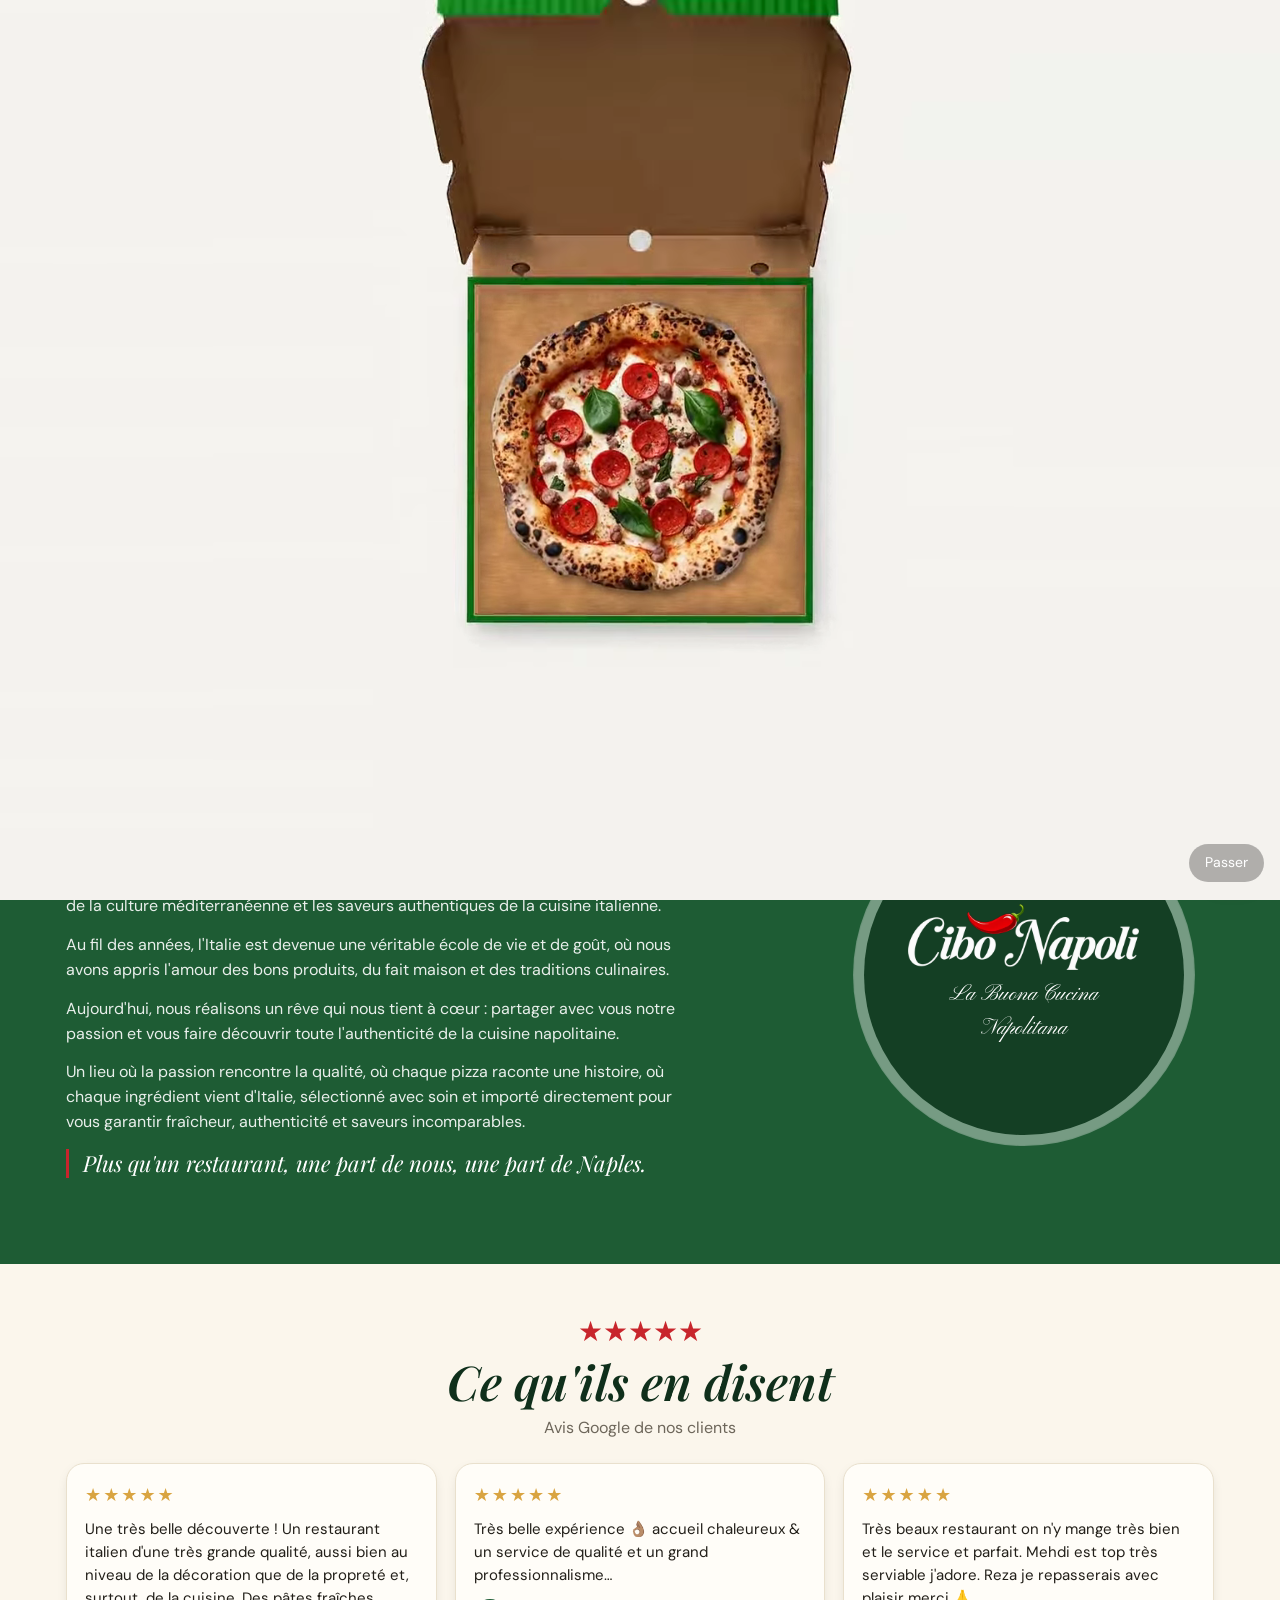
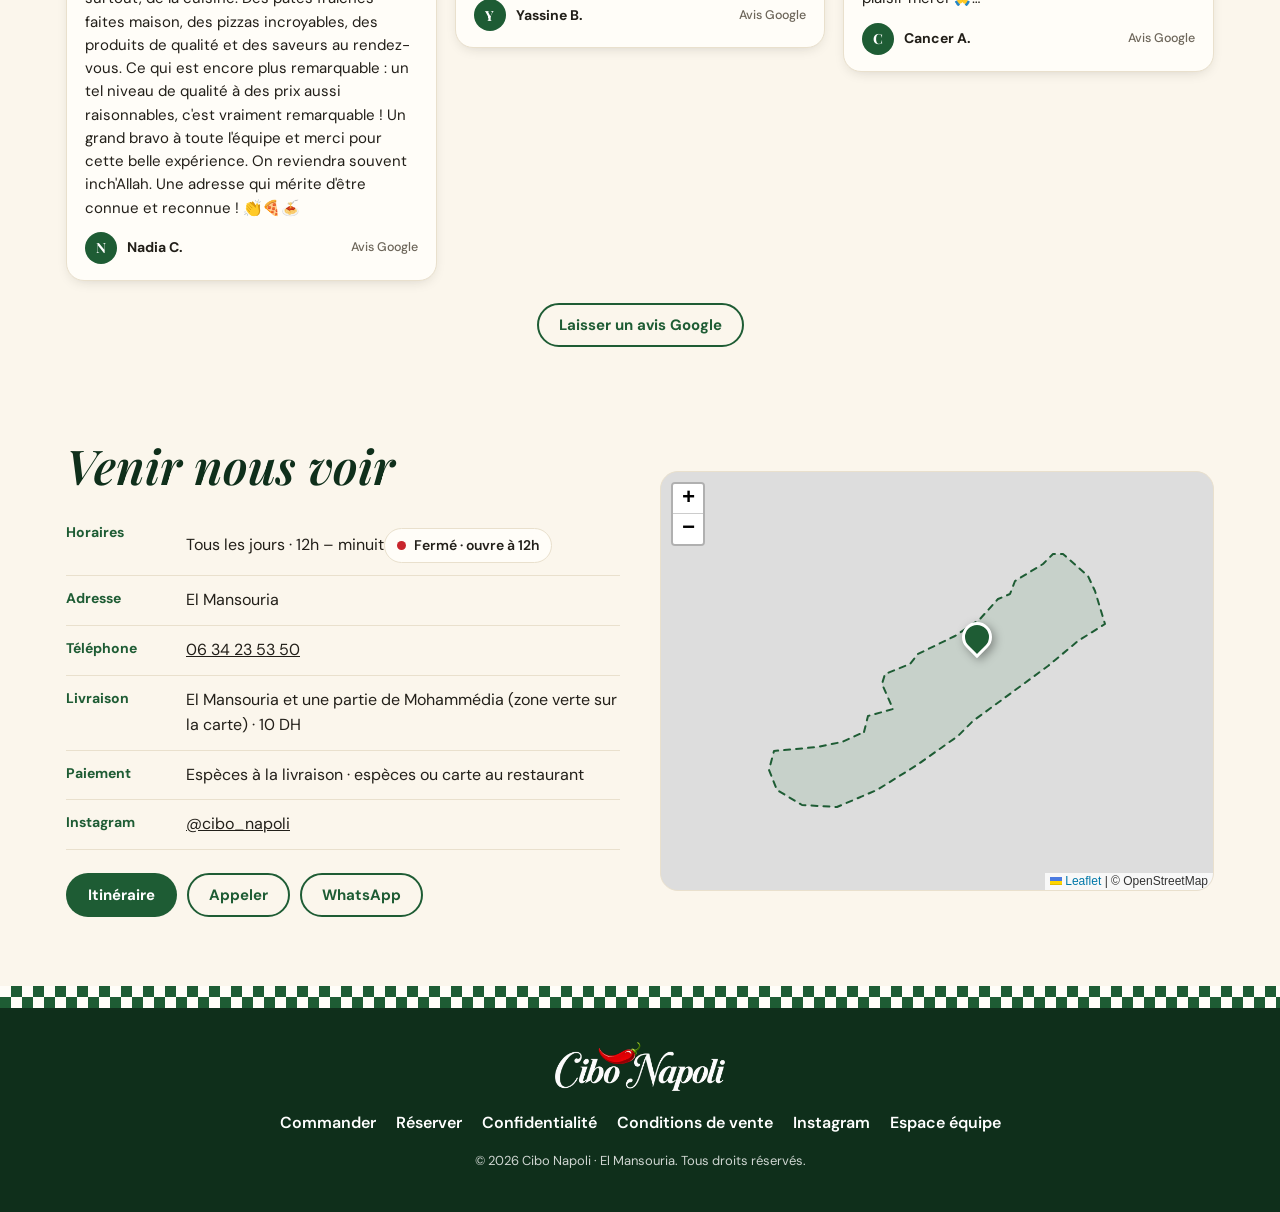
==== index.html @ 6994fab8 "Intro: the pizza box film, then the logo glides into the header The home page now opens on a 4 s fil" ====
<!doctype html>
<html lang="fr" dir="ltr" class="intro-on">
<head>
  <meta charset="utf-8">
  <meta name="viewport" content="width=device-width, initial-scale=1, viewport-fit=cover">
  <title>Cibo Napoli · Pizzeria napolitaine à El Mansouria · Pizzas, pâtes fraîches, livraison</title>
  <meta name="description" content="Cibo Napoli, la bonne cuisine napolitaine à El Mansouria : pizzas napolitaines, pâtes fraîches, ravioli, lasagne et desserts. Ouvert tous les jours de 12h à minuit, à emporter, en livraison ou sur place (réservation en ligne).">
  <link rel="canonical" href="https://cibo-napoli.vercel.app/">
  <link rel="alternate" hreflang="fr" href="https://cibo-napoli.vercel.app/">
  <link rel="alternate" hreflang="en" href="https://cibo-napoli.vercel.app/?lang=en">
  <link rel="alternate" hreflang="x-default" href="https://cibo-napoli.vercel.app/">
  <meta name="theme-color" content="#1e5c34">
  <!-- dark mode before the first paint: the saved choice, or the phone's setting the first time -->
  <script>try{var cnT=localStorage.getItem("cibo.theme");cnT=cnT?JSON.parse(cnT):(window.matchMedia&&matchMedia("(prefers-color-scheme: dark)").matches?"dark":"light");document.documentElement.setAttribute("data-theme",cnT)}catch(e){}</script>

  <meta property="og:type" content="restaurant">
  <meta property="og:site_name" content="Cibo Napoli">
  <meta property="og:title" content="Cibo Napoli · Pizzeria napolitaine à El Mansouria · Pizzas, pâtes fraîches, livraison">
  <meta property="og:description" content="Cibo Napoli, la bonne cuisine napolitaine à El Mansouria : pizzas napolitaines, pâtes fraîches, ravioli, lasagne et desserts. Ouvert tous les jours de 12h à minuit, à emporter, en livraison ou sur place (réservation en ligne).">
  <meta property="og:url" content="https://cibo-napoli.vercel.app/">
  <meta property="og:image" content="https://cibo-napoli.vercel.app/assets/share.jpg">
  <meta property="og:image:width" content="1200">
  <meta property="og:image:height" content="630">
  <meta property="og:locale" content="fr_MA">
  <meta property="og:locale:alternate" content="en_GB">
  <meta name="twitter:card" content="summary_large_image">

  <link rel="icon" href="/favicon.ico" sizes="48x48">
  <link rel="icon" href="/assets/icons/icon-192.png" type="image/png" sizes="192x192">
  <link rel="apple-touch-icon" href="/assets/icons/apple-touch-icon.png">
  <link rel="manifest" href="/site.webmanifest">
  <meta name="mobile-web-app-capable" content="yes">
  <meta name="apple-mobile-web-app-capable" content="yes">
  <meta name="apple-mobile-web-app-title" content="Cibo Napoli">
  <meta name="apple-mobile-web-app-status-bar-style" content="black-translucent">

  <link rel="preload" href="/assets/fonts/playfair-display-italic-latin.woff2" as="font" type="font/woff2" crossorigin>
  <link rel="preload" href="/assets/fonts/dm-sans-latin.woff2" as="font" type="font/woff2" crossorigin>
  <link rel="preload" as="image" href="/assets/brand/logo-white.webp" fetchpriority="high">
  <link rel="preload" as="image" href="/assets/hero/pizza-peperoni-400.webp" media="(max-width: 899px)">
  <link rel="preload" as="image" href="/assets/hero/pizza-peperoni.webp" media="(min-width: 900px)">
  <link rel="stylesheet" href="/css/style.css?v=3">
  <noscript><style>.intro{display:none}</style></noscript>

  <!-- SCHEMA:START (generated by tools/build-seo.js from js/config.js and js/menu-data.js; do not edit by hand) -->
  <script type="application/ld+json">
  {
    "@context": "https://schema.org",
    "@graph": [
      {
        "@type": "Restaurant",
        "@id": "https://cibo-napoli.vercel.app/#restaurant",
        "name": "Cibo Napoli",
        "url": "https://cibo-napoli.vercel.app/",
        "logo": "https://cibo-napoli.vercel.app/assets/brand/logo-green-1200.png",
        "image": "https://cibo-napoli.vercel.app/assets/share.jpg",
        "telephone": "+212634235350",
        "servesCuisine": [
          "Italienne",
          "Pizza napolitaine",
          "Pâtes fraîches"
        ],
        "priceRange": "25 – 95 DH",
        "currenciesAccepted": "MAD",
        "paymentAccepted": "Espèces, carte bancaire (au restaurant)",
        "address": {
          "@type": "PostalAddress",
          "addressLocality": "El Mansouria",
          "addressCountry": "MA"
        },
        "geo": {
          "@type": "GeoCoordinates",
          "latitude": 33.7372332,
          "longitude": -7.3142341
        },
        "hasMap": "https://maps.app.goo.gl/SZC2hhTLup2dU2f38",
        "sameAs": [
          "https://www.instagram.com/cibo_napoli/"
        ],
        "openingHoursSpecification": [
          {
            "@type": "OpeningHoursSpecification",
            "dayOfWeek": [
              "Monday",
              "Tuesday",
              "Wednesday",
              "Thursday",
              "Friday",
              "Saturday",
              "Sunday"
            ],
            "opens": "12:00",
            "closes": "23:59"
          }
        ],
        "hasMenu": {
          "@id": "https://cibo-napoli.vercel.app/#menu"
        },
        "acceptsReservations": "https://cibo-napoli.vercel.app/reserver/",
        "potentialAction": {
          "@type": "OrderAction",
          "target": "https://cibo-napoli.vercel.app/commander/",
          "deliveryMethod": [
            "http://purl.org/goodrelations/v1#DeliveryModeOwnFleet",
            "http://purl.org/goodrelations/v1#DeliveryModePickUp"
          ]
        }
      },
      {
        "@type": "Menu",
        "@id": "https://cibo-napoli.vercel.app/#menu",
        "url": "https://cibo-napoli.vercel.app/commander/",
        "name": "La carta",
        "inLanguage": "fr",
        "hasMenuSection": [
          {
            "@type": "MenuSection",
            "name": "Pizze",
            "hasMenuItem": [
              {
                "@type": "MenuItem",
                "name": "Bella Margarita",
                "description": "Sauce tomate, mozzarella, basilic, huile d'olive",
                "offers": {
                  "@type": "Offer",
                  "price": "45",
                  "priceCurrency": "MAD"
                }
              },
              {
                "@type": "MenuItem",
                "name": "Al Pollo",
                "description": "Sauce tomate, mozzarella fior di latte, poulet grillé, champignons, basilic",
                "offers": {
                  "@type": "Offer",
                  "price": "55",
                  "priceCurrency": "MAD"
                }
              },
              {
                "@type": "MenuItem",
                "name": "Peperoni",
                "description": "Sauce tomate, mozzarella, pepperoni, basilic, huile d'olive, parmesan di Valgrana",
                "offers": {
                  "@type": "Offer",
                  "price": "55",
                  "priceCurrency": "MAD"
                }
              },
              {
                "@type": "MenuItem",
                "name": "Tonno e Cipollando",
                "description": "Sauce tomate, mozzarella latte, thon, oignon, basilic",
                "offers": {
                  "@type": "Offer",
                  "price": "55",
                  "priceCurrency": "MAD"
                }
              },
              {
                "@type": "MenuItem",
                "name": "Capricciosa",
                "description": "Crème parmesan, jambon, stracciatella, champignons, mozzarella, roquette, parmesan",
                "offers": {
                  "@type": "Offer",
                  "price": "59",
                  "priceCurrency": "MAD"
                }
              },
              {
                "@type": "MenuItem",
                "name": "Funghi",
                "description": "Crème parmesan, mozzarella fior di latte, champignons, huile de truffe, parmesan di Valgrana",
                "offers": {
                  "@type": "Offer",
                  "price": "59",
                  "priceCurrency": "MAD"
                }
              },
              {
                "@type": "MenuItem",
                "name": "Maradona",
                "description": "Crème de courgette, mozzarella fior di latte, fromage de chèvre, oignon rouge caramélisé, noix grillées, huile d'olive extra vierge",
                "offers": {
                  "@type": "Offer",
                  "price": "60",
                  "priceCurrency": "MAD"
                }
              },
              {
                "@type": "MenuItem",
                "name": "Verdura",
                "description": "Crème de courgette, mozzarella fior di latte, courgettes, oignons, champignons, roquette, parmesan di Valgrana",
                "offers": {
                  "@type": "Offer",
                  "price": "60",
                  "priceCurrency": "MAD"
                }
              },
              {
                "@type": "MenuItem",
                "name": "Diavola",
                "description": "Sauce blanche, mozzarella fior di latte, poulet grillé, dinde fumée, champignons, roquette",
                "offers": {
                  "@type": "Offer",
                  "price": "65",
                  "priceCurrency": "MAD"
                }
              },
              {
                "@type": "MenuItem",
                "name": "Formaggi Amore",
                "description": "Crème parmesan, mozzarella, gorgonzola, chèvre, parmesan di Valgrana",
                "offers": {
                  "@type": "Offer",
                  "price": "65",
                  "priceCurrency": "MAD"
                }
              },
              {
                "@type": "MenuItem",
                "name": "Carne",
                "description": "Sauce tomate, mozzarella latte, viande hachée, champignons, basilic, oignon",
                "offers": {
                  "@type": "Offer",
                  "price": "65",
                  "priceCurrency": "MAD"
                }
              },
              {
                "@type": "MenuItem",
                "name": "Chorizo e Carne",
                "description": "Sauce tomate, mozzarella fior di latte, champignons, viande hachée, pepperoni, basilic",
                "offers": {
                  "@type": "Offer",
                  "price": "69",
                  "priceCurrency": "MAD"
                }
              },
              {
                "@type": "MenuItem",
                "name": "Napolitaine",
                "description": "Sauce tomate, anchois marinés, mozzarella, câpres, basilic, tomates cerises, parmesan di Valgrana",
                "offers": {
                  "@type": "Offer",
                  "price": "69",
                  "priceCurrency": "MAD"
                }
              },
              {
                "@type": "MenuItem",
                "name": "Equilibrio",
                "description": "Crème de courgette, mozzarella latte, gorgonzola, bresaola de bœuf, tomates confites, noix",
                "offers": {
                  "@type": "Offer",
                  "price": "75",
                  "priceCurrency": "MAD"
                }
              },
              {
                "@type": "MenuItem",
                "name": "Tonno e Stracciatella",
                "description": "Crème parmesan, mozzarella latte, thon, formaggio di Napoli, mozzarella, stracciatella",
                "offers": {
                  "@type": "Offer",
                  "price": "75",
                  "priceCurrency": "MAD"
                }
              },
              {
                "@type": "MenuItem",
                "name": "Scusami",
                "description": "Crème parmesan, mozzarella fior di latte, champignons, roquette, jambon de dinde, stracciatella, avocat, tomates confites, parmesan di Valgrana",
                "offers": {
                  "@type": "Offer",
                  "price": "75",
                  "priceCurrency": "MAD"
                }
              },
              {
                "@type": "MenuItem",
                "name": "Truffe Mafia",
                "description": "Crème de truffe, mozzarella fior di latte, champignons, roquette, tomates confites, parmesan di Valgrana",
                "offers": {
                  "@type": "Offer",
                  "price": "85",
                  "priceCurrency": "MAD"
                }
              },
              {
                "@type": "MenuItem",
                "name": "Gamberi",
                "description": "Crème de courgette, mozzarella fior di latte, champignons, gambas, roquette, sauce pesto",
                "offers": {
                  "@type": "Offer",
                  "price": "85",
                  "priceCurrency": "MAD"
                }
              },
              {
                "@type": "MenuItem",
                "name": "Marinara",
                "description": "Sauce tomate, champignons, gambas, poulpe, moules, basilic",
                "offers": {
                  "@type": "Offer",
                  "price": "85",
                  "priceCurrency": "MAD"
                }
              },
              {
                "@type": "MenuItem",
                "name": "Cibo Napoli",
                "description": "Crème au parmesan, mozzarella fior di latte, viande hachée, champignons, roquette, jambon de bœuf, stracciatella, parmesan, tomates confites, sauce pesto, huile d'olive extra vierge",
                "offers": {
                  "@type": "Offer",
                  "price": "95",
                  "priceCurrency": "MAD"
                }
              }
            ]
          },
          {
            "@type": "MenuSection",
            "name": "Pasta fresca",
            "hasMenuItem": [
              {
                "@type": "MenuItem",
                "name": "Arrabiata Fuoco",
                "description": "Tomates, piment, ail, huile d'olive, basilic frais, olives noires",
                "offers": {
                  "@type": "Offer",
                  "price": "39",
                  "priceCurrency": "MAD"
                }
              },
              {
                "@type": "MenuItem",
                "name": "Alfredo",
                "description": "Crème de parmesan, poulet, champignons, parmesan di Valgrana",
                "offers": {
                  "@type": "Offer",
                  "price": "55",
                  "priceCurrency": "MAD"
                }
              },
              {
                "@type": "MenuItem",
                "name": "Pesto alla Genovese",
                "description": "Crème pesto, huile d'olive, stracciatella, basilic",
                "offers": {
                  "@type": "Offer",
                  "price": "55",
                  "priceCurrency": "MAD"
                }
              },
              {
                "@type": "MenuItem",
                "name": "Al Tonno",
                "description": "Sauce tomate, basilic, thon, câpres, tomates cerises, parmesan di Valgrana",
                "offers": {
                  "@type": "Offer",
                  "price": "58",
                  "priceCurrency": "MAD"
                }
              },
              {
                "@type": "MenuItem",
                "name": "Bolognaise",
                "description": "Sauce bolognaise traditionnelle maison, basilic frais et copeaux de parmesan di Valgrana",
                "offers": {
                  "@type": "Offer",
                  "price": "59",
                  "priceCurrency": "MAD"
                }
              },
              {
                "@type": "MenuItem",
                "name": "Formaggi di Campagna",
                "description": "Crème de parmesan, gorgonzola, chèvre, parmigiano di Valgrana, fromage rosso",
                "offers": {
                  "@type": "Offer",
                  "price": "59",
                  "priceCurrency": "MAD"
                }
              },
              {
                "@type": "MenuItem",
                "name": "Pesto Rosso",
                "description": "Crème maison, basilic, tomates confites, noix",
                "offers": {
                  "@type": "Offer",
                  "price": "60",
                  "priceCurrency": "MAD"
                }
              },
              {
                "@type": "MenuItem",
                "name": "Truffa Mafia",
                "description": "Crème de truffe noire, champignons, copeaux de parmesan",
                "offers": {
                  "@type": "Offer",
                  "price": "70",
                  "priceCurrency": "MAD"
                }
              },
              {
                "@type": "MenuItem",
                "name": "Pesto Gambas",
                "description": "Crème de pesto, gambas, parmesan, courgettes",
                "offers": {
                  "@type": "Offer",
                  "price": "75",
                  "priceCurrency": "MAD"
                }
              }
            ]
          },
          {
            "@type": "MenuSection",
            "name": "Ravioli",
            "hasMenuItem": [
              {
                "@type": "MenuItem",
                "name": "Ravioli Pollo",
                "description": "Ricotta, poulet, parmesan crémeux di Valgrana",
                "offers": {
                  "@type": "Offer",
                  "price": "60",
                  "priceCurrency": "MAD"
                }
              },
              {
                "@type": "MenuItem",
                "name": "Ravioli Bolognaise",
                "description": "Sauce tomate, viande hachée, ricotta, parmesan di Valgrana",
                "offers": {
                  "@type": "Offer",
                  "price": "69",
                  "priceCurrency": "MAD"
                }
              },
              {
                "@type": "MenuItem",
                "name": "Ravioli al Truffo",
                "description": "Champignons de Paris, crème truffe, parmigiano di Valgrana, ricotta",
                "offers": {
                  "@type": "Offer",
                  "price": "79",
                  "priceCurrency": "MAD"
                }
              }
            ]
          },
          {
            "@type": "MenuSection",
            "name": "Lasagna",
            "hasMenuItem": [
              {
                "@type": "MenuItem",
                "name": "Lasagne Nonna",
                "description": "Misto di bolognaise, recette secrète Cibo Napoli, parmigiano di Valgrana, basilic, mozzarella",
                "offers": {
                  "@type": "Offer",
                  "price": "70",
                  "priceCurrency": "MAD"
                }
              }
            ]
          },
          {
            "@type": "MenuSection",
            "name": "Nos plats",
            "hasMenuItem": [
              {
                "@type": "MenuItem",
                "name": "Milanese Pollo",
                "description": "Escalope panée croustillante (pâtes fraîches sauce maison, frites)",
                "offers": {
                  "@type": "Offer",
                  "price": "69",
                  "priceCurrency": "MAD"
                }
              },
              {
                "@type": "MenuItem",
                "name": "Émincé de poulet sauce champignon",
                "description": "Poulet mariné, sauce champignon (pâtes fraîches sauce maison, frites)",
                "offers": {
                  "@type": "Offer",
                  "price": "75",
                  "priceCurrency": "MAD"
                }
              }
            ]
          },
          {
            "@type": "MenuSection",
            "name": "Dolci",
            "hasMenuItem": [
              {
                "@type": "MenuItem",
                "name": "Panna cotta fruits rouges",
                "offers": {
                  "@type": "Offer",
                  "price": "25",
                  "priceCurrency": "MAD"
                }
              },
              {
                "@type": "MenuItem",
                "name": "Panna cotta mangue",
                "offers": {
                  "@type": "Offer",
                  "price": "25",
                  "priceCurrency": "MAD"
                }
              },
              {
                "@type": "MenuItem",
                "name": "Tiramisu",
                "offers": {
                  "@type": "Offer",
                  "price": "30",
                  "priceCurrency": "MAD"
                }
              },
              {
                "@type": "MenuItem",
                "name": "Crème brûlée",
                "offers": {
                  "@type": "Offer",
                  "price": "35",
                  "priceCurrency": "MAD"
                }
              },
              {
                "@type": "MenuItem",
                "name": "Cheesecake",
                "offers": {
                  "@type": "Offer",
                  "price": "40",
                  "priceCurrency": "MAD"
                }
              }
            ]
          },
          {
            "@type": "MenuSection",
            "name": "Boissons",
            "hasMenuItem": [
              {
                "@type": "MenuItem",
                "name": "Coca-Cola"
              },
              {
                "@type": "MenuItem",
                "name": "Sprite"
              },
              {
                "@type": "MenuItem",
                "name": "Hawai"
              },
              {
                "@type": "MenuItem",
                "name": "Schweppes"
              },
              {
                "@type": "MenuItem",
                "name": "Poms"
              }
            ]
          }
        ]
      },
      {
        "@type": "WebSite",
        "@id": "https://cibo-napoli.vercel.app/#website",
        "url": "https://cibo-napoli.vercel.app/",
        "name": "Cibo Napoli",
        "inLanguage": [
          "fr",
          "en"
        ]
      }
    ]
  }
  </script>
  <!-- SCHEMA:END -->
</head>
<body data-page="home">
  <a class="skip-link" href="#top" data-i18n="nav.home">Accueil</a>

  <!-- Opening animation (js/intro.js): the 4 s pizza box video, then the logo glides into the header.
       Once per visit; a tap skips it. Falls back to the logo on green if the video can't play. -->
  <div class="intro" id="intro" aria-hidden="true">
    <video class="intro__video" muted playsinline preload="auto" disablepictureinpicture disableremoteplayback></video>
    <div class="intro__center">
      <img class="intro__logo" src="/assets/brand/logo-white.webp" alt="" width="640" height="182">
      <p class="intro__tag">La Buona Cucina Napolitana</p>
    </div>
    <button class="intro__skip" type="button" tabindex="-1" data-i18n="intro.skip">Passer</button>
  </div>

  <header class="topbar">
    <div class="topbar__in">
      <button class="icon-btn burger" type="button" data-nav-toggle aria-controls="nav-panel" aria-expanded="false" data-i18n-aria="nav.open"><span></span><span></span><span></span></button>
      <a class="brand" href="/" data-keep-lang aria-label="Cibo Napoli">
        <img class="brand__logo" src="/assets/brand/logo-white.webp" alt="Cibo Napoli" width="640" height="182">
      </a>
      <nav class="topnav" aria-label="Menu">
        <a href="/" data-keep-lang data-i18n="nav.home">Accueil</a>
        <a href="/commander/" data-keep-lang data-i18n="nav.order">Commander</a>
        <a href="/reserver/" data-keep-lang data-i18n="nav.book">Réserver</a>
        <a href="/#histoire" data-keep-lang data-i18n="nav.story">Notre histoire</a>
        <a href="/#avis" data-keep-lang data-i18n="nav.reviews">Avis</a>
        <a href="/#infos" data-keep-lang data-i18n="nav.info">Infos</a>
      </nav>
      <div class="topbar__actions">
        <button class="install-btn" type="button" data-install hidden><img src="/assets/icons/icon-192.png" alt="" width="26" height="26"><span data-i18n="nav.install">Installer</span></button>
        <button class="icon-btn theme-btn" type="button" data-theme-toggle aria-pressed="false" data-i18n-aria="nav.dark"><svg class="theme-btn__moon" viewBox="0 0 24 24" aria-hidden="true"><path d="M20 14.5A8 8 0 0 1 9.5 4a8 8 0 1 0 10.5 10.5z" fill="none" stroke="currentColor" stroke-width="2" stroke-linejoin="round"/></svg><svg class="theme-btn__sun" viewBox="0 0 24 24" aria-hidden="true"><circle cx="12" cy="12" r="4.2" fill="none" stroke="currentColor" stroke-width="2"/><path d="M12 2.5v2.2M12 19.3v2.2M2.5 12h2.2M19.3 12h2.2M5.3 5.3l1.6 1.6M17.1 17.1l1.6 1.6M5.3 18.7l1.6-1.6M17.1 6.9l1.6-1.6" stroke="currentColor" stroke-width="2" stroke-linecap="round"/></svg></button>
        <div class="lang" role="group" data-i18n-aria="nav.lang">
          <a data-lang-link="fr" href="?">FR</a>
          <a data-lang-link="en" href="?lang=en">EN</a>
        </div>
        <a class="icon-btn cart-btn" href="/commander/?panier=1" data-keep-lang data-i18n-aria="nav.cart"><svg viewBox="0 0 24 24" aria-hidden="true"><path d="M5 8h14l-1.2 11.1a2 2 0 0 1-2 1.9H8.2a2 2 0 0 1-2-1.9L5 8zM9 8V6a3 3 0 0 1 6 0v2" fill="none" stroke="currentColor" stroke-width="1.9" stroke-linejoin="round"/></svg><span class="badge js-cart-count" hidden>0</span></a>
      </div>
    </div>
  </header>

  <!-- phones: the ☰ menu -->
  <div class="layer navpanel" id="nav-panel" hidden>
    <div class="layer__shade" data-close></div>
    <nav class="navpanel__panel" aria-label="Menu">
      <div class="navpanel__head">
        <img src="/assets/brand/logo-white.webp" alt="Cibo Napoli" width="640" height="182">
        <button class="layer__x" type="button" data-close data-i18n-aria="nav.close">×</button>
      </div>
      <div class="navpanel__links">
        <a href="/" data-keep-lang data-i18n="nav.home">Accueil</a>
        <a href="/commander/" data-keep-lang data-i18n="nav.order">Commander</a>
        <a href="/reserver/" data-keep-lang data-i18n="nav.book">Réserver</a>
        <a href="/#histoire" data-keep-lang data-i18n="nav.story">Notre histoire</a>
        <a href="/#avis" data-keep-lang data-i18n="nav.reviews">Avis</a>
        <a href="/#infos" data-keep-lang data-i18n="nav.info">Infos</a>
      </div>
      <div class="navpanel__tools">
        <div class="lang lang--panel" role="group" data-i18n-aria="nav.lang">
          <a data-lang-link="fr" href="?">Français</a>
          <a data-lang-link="en" href="?lang=en">English</a>
        </div>
        <button class="btn btn--line btn--block theme-btn theme-btn--text" type="button" data-theme-toggle aria-pressed="false"><svg class="theme-btn__moon" viewBox="0 0 24 24" aria-hidden="true"><path d="M20 14.5A8 8 0 0 1 9.5 4a8 8 0 1 0 10.5 10.5z" fill="none" stroke="currentColor" stroke-width="2" stroke-linejoin="round"/></svg><svg class="theme-btn__sun" viewBox="0 0 24 24" aria-hidden="true"><circle cx="12" cy="12" r="4.2" fill="none" stroke="currentColor" stroke-width="2"/><path d="M12 2.5v2.2M12 19.3v2.2M2.5 12h2.2M19.3 12h2.2M5.3 5.3l1.6 1.6M17.1 17.1l1.6 1.6M5.3 18.7l1.6-1.6M17.1 6.9l1.6-1.6" stroke="currentColor" stroke-width="2" stroke-linecap="round"/></svg><span class="theme-btn__text" data-i18n="nav.dark">Mode sombre</span></button>
        <button class="btn btn--red btn--block install-btn install-btn--panel" type="button" data-install hidden><img src="/assets/icons/icon-192.png" alt="" width="26" height="26"><span data-i18n="nav.install">Installer</span></button>
      </div>
    </nav>
  </div>

  <main id="top">
    <section class="hero">
      <div class="hero__in">
        <div class="hero__text">
          <h1 class="hero__title" data-i18n="hero.title">Le goût de l'Italie dans votre assiette</h1>
          <p class="hero__tag">La Buona Cucina Napolitana</p>
          <p class="status" data-status><span class="status__dot" aria-hidden="true"></span><span class="status__text"></span></p>
          <div class="hero__cta">
            <a class="btn btn--red btn--lg" href="/commander/" data-keep-lang data-i18n="hero.menu">La carte</a>
            <a class="btn btn--green btn--lg" href="/reserver/" data-keep-lang data-i18n="hero.book">Réserver</a>
            <a class="btn btn--line btn--lg hero__wide" data-maps href="#" target="_blank" rel="noopener">
              <svg viewBox="0 0 24 24" aria-hidden="true"><path d="M12 21s-7-6.2-7-11.5a7 7 0 0 1 14 0C19 14.8 12 21 12 21z" fill="none" stroke="currentColor" stroke-width="2" stroke-linejoin="round"/><circle cx="12" cy="9.5" r="2.5" fill="none" stroke="currentColor" stroke-width="2"/></svg>
              <span data-i18n="hero.directions">Itinéraire</span>
            </a>
          </div>
          <ul class="hero__facts" id="hero-facts"></ul>
        </div>
        <div class="hero__media" id="hero-media"></div>
      </div>
      <div class="checkers" aria-hidden="true"></div>
    </section>

    <section class="story" id="histoire" aria-labelledby="story-title">
      <div class="wrap story__in">
        <div class="story__text">
          <p class="eyebrow">Dal cuore di Napoli</p>
          <h2 class="section-title" id="story-title" data-i18n="story.title">Notre histoire</h2>
          <p data-i18n="story.p1"></p>
          <p data-i18n="story.p2"></p>
          <p data-i18n="story.p3"></p>
          <p data-i18n="story.p4"></p>
          <p class="story__quote" data-i18n="story.quote"></p>
        </div>
        <div class="story__badge" aria-hidden="true"><div class="story__badge-in">
          <img src="/assets/brand/logo-white.webp" alt="" width="640" height="182" loading="lazy">
          <span>La Buona Cucina Napolitana</span>
        </div></div>
      </div>
    </section>

    <section class="reviews" id="avis" aria-labelledby="reviews-title">
      <div class="wrap">
        <header class="section-head">
          <p class="eyebrow">★★★★★</p>
          <h2 class="section-title" id="reviews-title" data-i18n="reviews.title">Ce qu'ils en disent</h2>
          <p class="section-lead" data-i18n="reviews.lead">Avis Google de nos clients</p>
        </header>
        <div class="reviews__list" id="reviews-list"></div>
        <p class="center"><a class="btn btn--line" data-review-link href="#" target="_blank" rel="noopener" data-i18n="reviews.write">Laisser un avis Google</a></p>
      </div>
    </section>

    <section class="info" id="infos" aria-labelledby="info-title">
      <div class="wrap info__in">
        <div class="info__text">
          <h2 class="section-title" id="info-title" data-i18n="info.title">Venir nous voir</h2>
          <dl class="info__list">
            <div><dt data-i18n="info.hours">Horaires</dt><dd><span id="info-hours"></span><p class="status" data-status><span class="status__dot" aria-hidden="true"></span><span class="status__text"></span></p></dd></div>
            <div><dt data-i18n="info.address">Adresse</dt><dd id="info-address"></dd></div>
            <div><dt data-i18n="info.phone">Téléphone</dt><dd><a data-phone="text" href="#"></a></dd></div>
            <div><dt data-i18n="info.delivery">Livraison</dt><dd id="info-delivery"></dd></div>
            <div><dt data-i18n="info.payment">Paiement</dt><dd id="info-payment"></dd></div>
            <div><dt>Instagram</dt><dd><a data-insta="text" href="#" target="_blank" rel="noopener"></a></dd></div>
          </dl>
          <div class="info__cta">
            <a class="btn btn--green" data-maps href="#" target="_blank" rel="noopener" data-i18n="info.directions">Itinéraire</a>
            <a class="btn btn--line" data-phone href="#" data-i18n="info.call">Appeler</a>
            <a class="btn btn--line" data-wa href="#" target="_blank" rel="noopener" data-i18n="info.whatsapp">WhatsApp</a>
          </div>
        </div>
        <div class="info__map" id="info-map" role="img" aria-label="Carte · Cibo Napoli, El Mansouria"></div>
      </div>
    </section>
  </main>

  <footer class="footer">
    <div class="checkers checkers--top" aria-hidden="true"></div>
    <div class="wrap footer__in">
      <img class="footer__logo" src="/assets/brand/logo-white.webp" alt="Cibo Napoli" width="640" height="182" loading="lazy">
      <nav class="footer__links">
        <a href="/commander/" data-keep-lang data-i18n="nav.order">Commander</a>
        <a href="/reserver/" data-keep-lang data-i18n="nav.book">Réserver</a>
        <a href="/confidentialite/" data-keep-lang data-i18n="footer.privacy">Confidentialité</a>
        <a href="/conditions/" data-keep-lang data-i18n="footer.terms">Conditions de vente</a>
        <a data-insta href="#" target="_blank" rel="noopener">Instagram</a>
        <a href="/commandes/" data-i18n="footer.staff">Espace équipe</a>
      </nav>
      <p class="footer__copy">© <span id="year"></span> Cibo Napoli · El Mansouria. <span data-i18n="footer.rights">Tous droits réservés.</span></p>
    </div>
  </footer>

  <!-- Instagram -->
  <a class="ig-fab" data-insta href="https://www.instagram.com/cibo_napoli/" target="_blank" rel="noopener" data-i18n-aria="ig.label"><svg viewBox="0 0 24 24" aria-hidden="true"><rect x="3" y="3" width="18" height="18" rx="5" fill="none" stroke="currentColor" stroke-width="2"/><circle cx="12" cy="12" r="4.2" fill="none" stroke="currentColor" stroke-width="2"/><circle cx="17.3" cy="6.7" r="1.3" fill="currentColor"/></svg></a>

  <!-- iPhone: how to install -->
  <div class="layer sheet" id="ios-steps" role="dialog" aria-modal="true" aria-labelledby="ios-title" hidden>
    <div class="layer__shade" data-close></div>
    <div class="sheet__panel">
      <button class="layer__x" type="button" data-close data-i18n-aria="opt.close">×</button>
      <img class="ios__icon" src="/assets/icons/icon-192.png" alt="" width="72" height="72">
      <h3 class="sheet__title" id="ios-title" data-i18n="install.ios.title">Installer sur iPhone</h3>
      <ol class="ios__steps" id="ios-list"></ol>
      <button class="btn btn--green btn--block" type="button" data-close data-i18n="install.ok">Compris</button>
    </div>
  </div>

  <!-- install banner (Android, iPhone) -->
  <div class="install-banner" id="install-banner" role="dialog" aria-labelledby="ib-title">
    <img src="/assets/icons/icon-192.png" alt="" width="48" height="48">
    <div class="install-banner__text"><strong id="ib-title" data-i18n="install.title">Cibo Napoli sur votre écran d'accueil</strong><span data-i18n="install.text"></span></div>
    <div class="install-banner__btns">
      <button class="btn btn--sm btn--ghost" type="button" id="install-later" data-i18n="install.later">Plus tard</button>
      <button class="btn btn--sm btn--red" type="button" id="install-go" data-i18n="install.cta">Installer</button>
    </div>
  </div>

  <div class="tracker" id="tracker" hidden></div>
  <div class="toast" id="toast" role="status" aria-live="polite"></div>
  <noscript><p class="noscript">Activez JavaScript pour commander, ou appelez le 06 34 23 53 50.</p></noscript>

  <script src="/js/intro.js?v=3"></script>
  <script src="/js/config.js?v=2"></script>
  <script src="/js/i18n.js?v=2"></script>
  <script src="/js/reviews.js?v=2"></script>
  <script src="/js/art.js?v=2"></script>
  <script src="/js/orders.js?v=2"></script>
  <script src="/js/common.js?v=2"></script>
</body>
</html>
---- css/style.css ----
/*
 * Cibo Napoli: styles of the customer site.
 * Old phones: no aspect-ratio (padding-top boxes instead), no :has(), no inset, flex gaps avoided where it matters.
 */

@font-face { font-family: "Playfair Display"; font-style: normal; font-weight: 400 900; font-display: swap; src: url("/assets/fonts/playfair-display-latin.woff2") format("woff2"); }
@font-face { font-family: "Playfair Display"; font-style: italic; font-weight: 400 900; font-display: swap; src: url("/assets/fonts/playfair-display-italic-latin.woff2") format("woff2"); }
@font-face { font-family: "DM Sans"; font-style: normal; font-weight: 100 1000; font-display: swap; src: url("/assets/fonts/dm-sans-latin.woff2") format("woff2"); }
@font-face { font-family: "Pinyon Script"; font-style: normal; font-weight: 400; font-display: swap; src: url("/assets/fonts/pinyon-script-latin.woff2") format("woff2"); }

:root {
  --green: #1e5c34;
  --green-dark: #143f24;
  --green-deep: #0f2f1b;
  --green-soft: #e4efe5;
  --red: #c8252c;
  --red-dark: #a51c22;
  --gold: #d9a441;
  --cream: #fbf6ec;
  --paper: #fffdf8;
  --ink: #221f19;
  --muted: #6d665a;
  --line: #e9e0cd;
  --shadow: 0 10px 30px -12px rgba(34, 31, 25, .25);
  --shadow-sm: 0 4px 14px -6px rgba(34, 31, 25, .22);
  --radius: 18px;
  --top-h: 64px;
  --serif: "Playfair Display", Georgia, "Times New Roman", serif;
  --sans: "DM Sans", system-ui, -apple-system, "Segoe UI", Roboto, Arial, sans-serif;
  --script: "Pinyon Script", "Playfair Display", Georgia, serif;
  --safe-b: env(safe-area-inset-bottom, 0px);
  /* roles (light) */
  --bg: var(--cream);
  --heading: var(--green-deep);
  --green-text: var(--green);
  --header-bg: var(--green);
  --footer-bg: #0f2f1b;
  --bar-bg: rgba(251, 246, 236, .94);
  --field-bg: #fff;
  --tint-pizza: #f7e7cf; --tint-pasta: #f6edcf; --tint-ravioli: #f3ead7; --tint-lasagna: #f7e2d6;
  --tint-plate: #e8efe2; --tint-dessert: #f6e1e1; --tint-drink: #e1eef0;
}
/* Dark mode (button in the header; html[data-theme] is set before the first paint) */
:root[data-theme="dark"] {
  --bg: #0f1411;
  --paper: #182019;
  --ink: #efe9dc;
  --muted: #a8a191;
  --line: #2b352d;
  --heading: #e4f0e2;
  --green-text: #8fd19e;
  --green-soft: #1f3324;
  --header-bg: #13301e;
  --footer-bg: #0a120c;
  --bar-bg: rgba(15, 20, 17, .92);
  --field-bg: #111813;
  --shadow: 0 10px 30px -12px rgba(0, 0, 0, .7);
  --shadow-sm: 0 4px 14px -6px rgba(0, 0, 0, .6);
  --tint-pizza: #2c261d; --tint-pasta: #2b2a1d; --tint-ravioli: #29261f; --tint-lasagna: #2d221e;
  --tint-plate: #1f2a21; --tint-dessert: #2d2022; --tint-drink: #1c2a2c;
  color-scheme: dark;
}

*, *::before, *::after { box-sizing: border-box; }
html { -webkit-text-size-adjust: 100%; scroll-behavior: smooth; scroll-padding-top: calc(var(--top-h) + 64px); }
body { margin: 0; font-family: var(--sans); font-size: 16px; line-height: 1.55; color: var(--ink); background: var(--bg); -webkit-font-smoothing: antialiased; }
body.has-layer { overflow: hidden; }
html.intro-on body { overflow: hidden; }
img, svg { display: block; max-width: 100%; }
a { color: inherit; }
button, input, textarea { font: inherit; color: inherit; }
button { cursor: pointer; }
[hidden] { display: none !important; }
:focus-visible { outline: 3px solid var(--gold); outline-offset: 2px; }
.visually-hidden { position: absolute !important; width: 1px; height: 1px; overflow: hidden; clip: rect(0 0 0 0); white-space: nowrap; }
.skip-link { position: absolute; left: 8px; top: -60px; z-index: 100; background: var(--paper); padding: 8px 14px; border-radius: 10px; }
.skip-link:focus { top: 8px; }
.wrap { width: 100%; max-width: 1180px; margin: 0 auto; padding: 0 16px; }
.center { text-align: center; }
.noscript { padding: 16px; text-align: center; background: var(--paper); }

/* ---------- Checkered band (the brand's tablecloth) ---------- */
.checkers {
  height: 22px;
  background-color: var(--paper);
  background-image:
    linear-gradient(45deg, var(--green) 25%, transparent 25%, transparent 75%, var(--green) 75%),
    linear-gradient(45deg, var(--green) 25%, transparent 25%, transparent 75%, var(--green) 75%);
  background-size: 22px 22px;
  background-position: 0 0, 11px 11px;
}

/* ---------- Buttons ---------- */
.btn { display: inline-flex; align-items: center; justify-content: center; min-height: 44px; padding: 10px 20px; border-radius: 999px; border: 2px solid transparent; font-weight: 700; font-size: 15px; text-decoration: none; line-height: 1.2; transition: transform .15s ease, background-color .15s ease, box-shadow .15s ease; -webkit-tap-highlight-color: transparent; }
.btn:active { transform: scale(.97); }
.btn svg { width: 18px; height: 18px; margin-right: 8px; }
.btn--lg { min-height: 52px; padding: 12px 26px; font-size: 16px; }
.btn--sm { min-height: 38px; padding: 6px 14px; font-size: 14px; }
.btn--block { display: flex; width: 100%; }
.btn--red { background: var(--red); color: #fff; box-shadow: 0 8px 20px -10px rgba(200, 37, 44, .8); }
.btn--red:hover { background: var(--red-dark); }
.btn--green { background: var(--green); color: #fff; }
.btn--green:hover { background: var(--green-dark); }
.btn--line { background: transparent; border-color: currentColor; color: var(--green-text); }
.btn--line:hover { background: rgba(30, 92, 52, .07); }
.btn--ghost { background: transparent; color: var(--muted); border-color: var(--line); }
.btn--danger { color: var(--red); }
.btn--wa { background: #1f9e58; color: #fff; }
.btn--review { background: var(--gold); color: var(--ink); margin-top: 8px; }
.btn[disabled] { opacity: .55; cursor: not-allowed; box-shadow: none; }

/* ---------- Intro ---------- */
.intro { position: fixed; top: 0; right: 0; bottom: 0; left: 0; z-index: 90; background: radial-gradient(circle at 50% 45%, #27703f 0%, var(--green) 45%, var(--green-dark) 100%); display: flex; align-items: center; justify-content: center; transition: opacity .38s ease, visibility .38s; }
.intro__center { text-align: center; padding: 0 24px; }
.intro__logo { width: 78vw; max-width: 520px; height: auto; margin: 0 auto; opacity: 0; transform: scale(.86); animation: introIn .9s cubic-bezier(.2, .8, .2, 1) .1s forwards; transform-origin: 50% 50%; will-change: transform; }
.intro__tag { margin: 14px 0 0; font-family: var(--script); font-size: 26px; font-size: clamp(26px, 6vw, 40px); color: #fff; opacity: 0; animation: fadeUp .7s ease .6s forwards; }
.intro__skip { position: absolute; right: 16px; bottom: calc(18px + var(--safe-b)); background: rgba(255, 255, 255, .14); color: #fff; border: 0; border-radius: 999px; padding: 8px 16px; font-size: 14px; }
.intro.is-flying { background: transparent; transition: background .6s ease; }
.intro.is-flying .intro__logo { animation: none; opacity: 1; transition: transform .7s cubic-bezier(.65, 0, .35, 1); }
.intro.is-flying .intro__tag, .intro.is-flying .intro__skip { opacity: 0; transition: opacity .2s; animation: none; }
.intro.is-leaving { opacity: 0; visibility: hidden; }
/* video intro: the pizza box film plays full screen, then the real logo takes over from the one in its last frame */
.intro.has-video { background: #f4f3ef; }
.intro__video { position: absolute; top: 0; left: 0; width: 100%; height: 100%; object-fit: cover; opacity: 0; transition: opacity .45s ease; }
.intro.has-video .intro__video { opacity: 1; }
.intro.has-video .intro__center { position: relative; z-index: 1; }
.intro.has-video .intro__logo, .intro.has-video .intro__tag { opacity: 0; animation: none; }
.intro.has-video .intro__skip { z-index: 2; background: rgba(0, 0, 0, .28); }
/* handoff: the film's last frame becomes the same plain green under the real logo, and the green clears as it flies */
.intro.has-video.is-handoff { background: rgb(20, 126, 27); transition: none; }
.intro.is-handoff .intro__video { opacity: 0; transition: none; }
.intro.is-handoff .intro__logo { opacity: 1; }
.intro.has-video.is-flying { background: rgba(20, 126, 27, 0); transition: background-color .7s cubic-bezier(.6, 0, .9, .6); }
html.intro-on .brand__logo { opacity: 0; }
html.intro-done .brand__logo { opacity: 1; }
@keyframes introIn { to { opacity: 1; transform: scale(1); } }
@keyframes fadeUp { from { opacity: 0; transform: translateY(8px); } to { opacity: 1; transform: none; } }

/* ---------- Header ---------- */
.topbar { position: sticky; top: 0; z-index: 40; background: var(--header-bg); color: #fff; transition: box-shadow .2s; }
.topbar.is-scrolled { box-shadow: 0 6px 20px -10px rgba(0, 0, 0, .45); }
.topbar__in { position: relative; max-width: 1280px; margin: 0 auto; height: var(--top-h); padding: 0 10px; display: flex; align-items: center; }
.brand { display: block; margin-right: auto; }
.brand__logo { height: 38px; width: auto; }
.topnav { display: none; }
.topbar__actions { display: flex; align-items: center; }
.topbar__actions > * + * { margin-left: 6px; }
.icon-btn { position: relative; display: inline-flex; align-items: center; justify-content: center; min-width: 44px; height: 44px; padding: 0 10px; border-radius: 999px; background: rgba(255, 255, 255, .1); border: 0; color: #fff; text-decoration: none; }
.icon-btn svg { width: 22px; height: 22px; }
/* ☰: three bands */
.burger { flex-direction: column; justify-content: center; width: 44px; padding: 0; margin-right: 8px; background: transparent; }
.burger span { display: block; width: 22px; height: 2.5px; margin: 2.5px 0; border-radius: 2px; background: #fff; transition: transform .2s, opacity .2s; }
.burger[aria-expanded="true"] span:nth-child(1) { transform: translateY(7.5px) rotate(45deg); }
.burger[aria-expanded="true"] span:nth-child(2) { opacity: 0; }
.burger[aria-expanded="true"] span:nth-child(3) { transform: translateY(-7.5px) rotate(-45deg); }
/* install: the app icon + « Installer » */
.install-btn { display: inline-flex; align-items: center; height: 40px; padding: 0 12px 0 6px; border-radius: 999px; border: 0; background: #fff; color: var(--green); font-weight: 700; font-size: 14px; }
.install-btn img { width: 28px; height: 28px; border-radius: 8px; margin-right: 7px; }
.install-btn--panel { height: auto; background: var(--red); color: #fff; }
.theme-btn__sun { display: none; }
:root[data-theme="dark"] .theme-btn__sun { display: block; }
:root[data-theme="dark"] .theme-btn__moon { display: none; }
.theme-btn--text svg { margin-right: 8px; }
.topbar .theme-btn, .topbar .lang { display: none; }
.badge { position: absolute; top: -2px; right: -2px; min-width: 20px; height: 20px; padding: 0 5px; border-radius: 10px; background: var(--red); color: #fff; font-size: 12px; font-weight: 700; line-height: 20px; text-align: center; border: 2px solid var(--header-bg); }
.bump { animation: bump .35s ease; }
@keyframes bump { 40% { transform: scale(1.35); } }
.lang { display: flex; background: rgba(255, 255, 255, .1); border-radius: 999px; padding: 3px; }
.lang a { display: block; padding: 7px 10px; border-radius: 999px; font-size: 13px; font-weight: 700; text-decoration: none; color: rgba(255, 255, 255, .78); }
.lang a[aria-current="true"] { background: #fff; color: var(--green); }

/* the ☰ panel (phones) */
.navpanel__panel { position: absolute; top: 0; bottom: 0; left: 0; width: 86%; max-width: 360px; display: flex; flex-direction: column; overflow-y: auto; background: var(--header-bg); color: #fff; padding: 0 0 calc(18px + var(--safe-b)); transform: translateX(-100%); transition: transform .26s cubic-bezier(.2, .8, .2, 1); }
.layer.is-open .navpanel__panel { transform: none; }
.navpanel__head { position: relative; display: flex; align-items: center; height: var(--top-h); padding: 0 16px; border-bottom: 1px solid rgba(255, 255, 255, .12); }
.navpanel__head img { height: 36px; width: auto; }
.navpanel__head .layer__x { top: 12px; background: rgba(255, 255, 255, .12); color: #fff; }
.navpanel__links { padding: 10px 0; }
.navpanel__links a { display: block; padding: 13px 22px; font-family: var(--serif); font-style: italic; font-size: 24px; color: #fff; text-decoration: none; }
.navpanel__links a[aria-current="page"] { background: rgba(255, 255, 255, .1); box-shadow: inset 4px 0 0 var(--red); }
.navpanel__tools { margin-top: auto; padding: 16px; display: grid; grid-gap: 10px; }
.navpanel__tools .btn--line { color: #fff; border-color: rgba(255, 255, 255, .6); }
.lang--panel a { flex: 1; text-align: center; padding: 10px; font-size: 14px; }

@media (min-width: 1000px) {
  .burger { display: none; }
  .brand { margin-right: 0; }
  .topnav { display: flex; position: absolute; left: 50%; top: 0; height: var(--top-h); align-items: center; transform: translateX(-50%); }
  .topnav a { padding: 8px 12px; text-decoration: none; font-weight: 600; font-size: 15px; color: rgba(255, 255, 255, .88); border-radius: 999px; white-space: nowrap; }
  .topnav a:hover { background: rgba(255, 255, 255, .1); color: #fff; }
  .topnav a[aria-current="page"] { background: rgba(255, 255, 255, .14); color: #fff; }
  .topbar__actions { margin-left: auto; }
  .topbar .theme-btn, .topbar .lang { display: flex; }
  .brand__logo { height: 42px; }
}
@media (min-width: 1000px) and (max-width: 1240px) { .topnav a { padding: 8px 7px; font-size: 14px; } .brand__logo { height: 32px; } .install-btn span { display: none; } .install-btn { padding: 0 6px; } }

/* ---------- Hero ---------- */
.hero { position: relative; background:
  radial-gradient(ellipse at 85% 30%, rgba(217, 164, 65, .18), transparent 55%),
  radial-gradient(ellipse at 10% 90%, rgba(30, 92, 52, .10), transparent 50%), var(--bg); overflow: hidden; }
.hero__in { max-width: 1180px; margin: 0 auto; padding: 28px 16px 36px; display: grid; grid-template-columns: 1fr; grid-gap: 22px; align-items: center; }
.hero__title { margin: 0; font-family: var(--serif); font-style: italic; font-weight: 600; font-size: 36px; font-size: clamp(36px, 9.6vw, 66px); line-height: 1.04; letter-spacing: -.01em; color: var(--heading); }
.hero__tag { margin: 6px 0 14px; font-family: var(--script); font-size: 26px; font-size: clamp(26px, 6.4vw, 36px); line-height: 1.2; color: var(--red); }
.hero__cta { display: grid; grid-template-columns: 1fr 1fr; grid-gap: 10px; margin: 18px 0 4px; max-width: 460px; }
.hero__wide { grid-column: 1 / -1; }
.hero__facts { list-style: none; padding: 0; margin: 14px 0 0; display: flex; flex-wrap: wrap; font-size: 14px; color: var(--muted); }
.hero__facts li { margin: 0 14px 6px 0; padding-left: 16px; position: relative; }
.hero__facts li::before { content: ""; position: absolute; left: 0; top: .55em; width: 7px; height: 7px; border-radius: 50%; background: var(--gold); }
.hero__media { position: relative; }
.hero__plate { position: relative; width: 82vw; max-width: 440px; margin: 0 auto; padding: 4%; border-radius: 50%; background: radial-gradient(circle at 50% 50%, #c48a4d 0 62%, #a86f37 63% 100%); box-shadow: 0 30px 50px -24px rgba(60, 35, 10, .55), inset 0 0 0 6px rgba(255, 255, 255, .08); }
.hero__pizza { display: block; width: 100%; height: auto; border-radius: 50%; filter: drop-shadow(0 6px 10px rgba(80, 40, 10, .35)); }
.hero__pizza.is-spinning { animation: spin 60s linear infinite; }
.hero__photo { width: 100%; height: auto; border-radius: 26px; box-shadow: var(--shadow); object-fit: cover; }
@keyframes spin { to { transform: rotate(360deg); } }
.status { display: inline-flex; align-items: center; margin: 0; padding: 6px 12px; border-radius: 999px; background: var(--paper); border: 1px solid var(--line); font-size: 14px; font-weight: 600; }
.status__dot { width: 9px; height: 9px; border-radius: 50%; margin-right: 8px; background: #999; }
.status.is-open .status__dot { background: #22a55a; box-shadow: 0 0 0 4px rgba(34, 165, 90, .18); }
.status.is-closed .status__dot { background: var(--red); }
@media (min-width: 900px) {
  .hero__in { grid-template-columns: 1.05fr .95fr; grid-gap: 48px; padding: 56px 24px 64px; }
  .hero__plate { width: 100%; max-width: 480px; }
}

/* ---------- Sections ---------- */
.section-head { text-align: center; margin: 0 auto 22px; max-width: 640px; }
.eyebrow { margin: 0 0 4px; font-family: var(--script); font-size: 28px; line-height: 1.1; color: var(--red); }
.section-title { margin: 0; font-family: var(--serif); font-style: italic; font-weight: 600; font-size: 32px; font-size: clamp(32px, 7vw, 48px); line-height: 1.1; color: var(--heading); }
.section-lead { margin: 8px 0 0; color: var(--muted); }

/* ---------- Menu ---------- */
.menu { padding: 44px 0 20px; }
.cat-tiles { display: grid; grid-template-columns: repeat(2, 1fr); grid-gap: 12px; }
.cat-tile { display: block; background: var(--paper); border-radius: var(--radius); overflow: hidden; text-decoration: none; box-shadow: var(--shadow-sm); border: 1px solid var(--line); transition: transform .2s ease, box-shadow .2s ease; }
.cat-tile:hover { transform: translateY(-3px); box-shadow: var(--shadow); }
.cat-tile__media { position: relative; display: block; padding-top: 68%; background: var(--green-soft); overflow: hidden; }
.cat-tile__media > svg, .cat-tile__media > img { position: absolute; top: 8%; left: 15%; width: 70%; height: 84%; object-fit: contain; transition: transform .35s ease; }
.cat-tile__media > img { top: 0; left: 0; width: 100%; height: 100%; object-fit: cover; }
.cat-tile:hover .cat-tile__media > svg { transform: scale(1.06) rotate(-3deg); }
.cat-tile__text { display: block; padding: 10px 12px 12px; }
.cat-tile__name { display: block; font-family: var(--serif); font-style: italic; font-weight: 600; font-size: 20px; line-height: 1.15; color: var(--heading); }
.cat-tile__meta { display: block; margin-top: 2px; font-size: 13px; color: var(--muted); }
/* a tint per category, with a corner of tablecloth */
.cat-tile--pizza .cat-tile__media, .dish__art--pizza, .sheet__art--pizza { background-color: var(--tint-pizza); }
.cat-tile--pasta .cat-tile__media, .dish__art--pasta, .sheet__art--pasta { background-color: var(--tint-pasta); }
.cat-tile--ravioli .cat-tile__media, .dish__art--ravioli, .sheet__art--ravioli { background-color: var(--tint-ravioli); }
.cat-tile--lasagna .cat-tile__media, .dish__art--lasagna, .sheet__art--lasagna { background-color: var(--tint-lasagna); }
.cat-tile--plate .cat-tile__media, .dish__art--plate, .sheet__art--plate { background-color: var(--tint-plate); }
.cat-tile--dessert .cat-tile__media, .dish__art--dessert, .sheet__art--dessert { background-color: var(--tint-dessert); }
.cat-tile--drink .cat-tile__media, .dish__art--drink, .sheet__art--drink { background-color: var(--tint-drink); }
.cat-tile__media::after, .dish__art::after { content: ""; position: absolute; right: 0; bottom: 0; width: 34%; height: 26%; opacity: .16;
  background-image: linear-gradient(45deg, var(--green) 25%, transparent 25%, transparent 75%, var(--green) 75%), linear-gradient(45deg, var(--green) 25%, transparent 25%, transparent 75%, var(--green) 75%);
  background-size: 14px 14px; background-position: 0 0, 7px 7px; border-top-left-radius: 14px; }
@media (min-width: 640px) { .cat-tiles { grid-template-columns: repeat(3, 1fr); grid-gap: 16px; } }
@media (min-width: 1000px) { .cat-tiles { grid-template-columns: repeat(4, 1fr); } }

.chips-bar { position: -webkit-sticky; position: sticky; top: var(--top-h); z-index: 30; margin-top: 28px; background: var(--bar-bg); border-bottom: 1px solid var(--line); }
@supports ((-webkit-backdrop-filter: blur(8px)) or (backdrop-filter: blur(8px))) { .chips-bar { background: var(--bar-bg); -webkit-backdrop-filter: blur(10px); backdrop-filter: blur(10px); } }
.chips { max-width: 1180px; margin: 0 auto; display: flex; overflow-x: auto; padding: 10px 12px; scrollbar-width: none; -webkit-overflow-scrolling: touch; }
.chips::-webkit-scrollbar { display: none; }
.chip { flex: 0 0 auto; margin-right: 8px; padding: 8px 16px; border-radius: 999px; background: var(--paper); border: 1px solid var(--line); text-decoration: none; font-weight: 600; font-size: 14px; white-space: nowrap; color: var(--ink); transition: background .2s, color .2s; }
.chip.is-active { background: var(--green); border-color: var(--green); color: #fff; }

.cat { padding-top: 30px; }
.cat__head { margin-bottom: 14px; }
.cat__title { margin: 0; font-family: var(--serif); font-style: italic; font-weight: 600; font-size: 30px; line-height: 1.1; color: var(--heading); }
.cat__sub { margin: 2px 0 0; color: var(--muted); font-size: 14px; }
.dishes { display: grid; grid-template-columns: repeat(2, minmax(0, 1fr)); grid-gap: 12px; }
@media (min-width: 640px) { .dishes { grid-template-columns: repeat(3, minmax(0, 1fr)); grid-gap: 16px; } }
@media (min-width: 1000px) { .dishes { grid-template-columns: repeat(4, minmax(0, 1fr)); grid-gap: 18px; } }
.dish { position: relative; display: flex; flex-direction: column; background: var(--paper); border-radius: var(--radius); border: 1px solid var(--line); overflow: hidden; box-shadow: 0 2px 8px -6px rgba(34, 31, 25, .3); }
.dish__media { position: relative; padding-top: 78%; overflow: hidden; }
.dish__media.has-photo { cursor: zoom-in; -webkit-touch-callout: none; -webkit-user-select: none; user-select: none; }
.dish__img { position: absolute; top: 0; left: 0; width: 100%; height: 100%; object-fit: cover; }
.dish__art { position: absolute; top: 0; left: 0; width: 100%; height: 100%; display: block; }
.dish__art > svg { position: absolute; top: 9%; left: 17%; width: 66%; height: 82%; }
.dish__body { display: flex; flex-direction: column; flex: 1; padding: 10px 12px 12px; }
.dish__name { margin: 0; font-family: var(--serif); font-weight: 700; font-size: 16.5px; line-height: 1.2; }
.dish__desc { margin: 5px 0 0; font-size: 13px; line-height: 1.42; color: var(--muted); display: -webkit-box; -webkit-line-clamp: 4; -webkit-box-orient: vertical; overflow: hidden; }
.dish__foot { display: flex; align-items: center; justify-content: space-between; margin-top: auto; padding-top: 10px; }
.dish__price { font-weight: 800; font-size: 16px; color: var(--green-text); white-space: nowrap; }
.dish__price.is-soon { font-weight: 600; font-size: 13px; color: var(--muted); }
.dish__add { flex: 0 0 auto; width: 40px; height: 40px; border-radius: 50%; border: 0; background: var(--red); color: #fff; display: flex; align-items: center; justify-content: center; box-shadow: 0 6px 14px -8px rgba(200, 37, 44, .9); transition: transform .15s ease, background .15s; }
.dish__add svg { width: 20px; height: 20px; }
.dish__add:hover { background: var(--red-dark); }
.dish__add:active { transform: scale(.9); }
.dish__add[disabled] { background: #cfc7b8; box-shadow: none; }
.dish__add.is-added { animation: pop .45s ease; }
@keyframes pop { 30% { transform: scale(1.25); background: var(--green); } }
.dish__qty { position: absolute; top: 8px; right: 8px; padding: 2px 9px; border-radius: 999px; background: var(--green); color: #fff; font-size: 13px; font-weight: 700; box-shadow: var(--shadow-sm); }
@media (min-width: 640px) { .dish__name { font-size: 18px; } .dish__desc { font-size: 13.5px; } }

/* ---------- Story ---------- */
.story { background: var(--header-bg); color: #fff; padding: 52px 0; position: relative; }
.story .eyebrow { color: #f4c9c1; }
.story .section-title { color: #fff; margin-bottom: 14px; }
.story__in { display: grid; grid-template-columns: 1fr; grid-gap: 30px; align-items: center; }
.story__text p { margin: 0 0 14px; color: rgba(255, 255, 255, .9); max-width: 620px; }
.story__quote { font-family: var(--serif); font-style: italic; font-size: 22px; line-height: 1.35; color: #fff !important; border-left: 3px solid var(--red); padding-left: 14px; }
.story__badge { position: relative; width: 70vw; max-width: 320px; margin: 0 auto; }
.story__badge::before { content: ""; display: block; padding-top: 100%; }
.story__badge-in { position: absolute; top: 0; right: 0; bottom: 0; left: 0; border-radius: 50%; background: var(--green-dark); box-shadow: 0 0 0 10px rgba(255, 255, 255, .06), 0 0 0 11px rgba(255, 255, 255, .35); display: flex; flex-direction: column; align-items: center; justify-content: center; padding: 0 14%; text-align: center; }
.story__badge img { width: 100%; height: auto; }
.story__badge span { margin-top: 8px; font-family: var(--script); font-size: 22px; color: #fff; }
@media (min-width: 900px) { .story__in { grid-template-columns: 1.3fr .7fr; grid-gap: 60px; } .story { padding: 72px 0; } }

/* ---------- Reviews ---------- */
.reviews { padding: 56px 0; }
.reviews__list { display: grid; grid-template-columns: 1fr; grid-gap: 14px; margin-bottom: 22px; }
@media (min-width: 900px) { .reviews__list { grid-template-columns: repeat(3, 1fr); grid-gap: 18px; align-items: start; } }
.review { margin: 0; padding: 18px 18px 16px; background: var(--paper); border: 1px solid var(--line); border-radius: var(--radius); box-shadow: var(--shadow-sm); }
.review__stars { color: var(--gold); letter-spacing: 2px; font-size: 18px; }
.review__text { margin: 8px 0 12px; font-size: 15px; line-height: 1.55; }
.review__who { display: flex; align-items: center; font-weight: 700; font-size: 14px; }
.review__avatar { width: 32px; height: 32px; border-radius: 50%; background: var(--green); color: #fff; display: inline-flex; align-items: center; justify-content: center; margin-right: 10px; font-family: var(--serif); }
.review__src { margin-left: auto; font-weight: 500; color: var(--muted); font-size: 12.5px; }

/* ---------- Info ---------- */
.info { padding: 20px 0 64px; }
.info__in { display: grid; grid-template-columns: 1fr; grid-gap: 24px; }
.info__list { margin: 18px 0; }
.info__list > div { display: grid; grid-template-columns: 110px 1fr; grid-gap: 10px; padding: 12px 0; border-bottom: 1px solid var(--line); }
.info__list dt { font-weight: 700; color: var(--green-text); font-size: 14px; }
.info__list dd { margin: 0; }
.info__list .status { margin-top: 6px; }
.info__cta { display: flex; flex-wrap: wrap; margin: 0 -5px; }
.info__cta .btn { margin: 5px; }
.info__map { height: 320px; border-radius: var(--radius); overflow: hidden; background: var(--green-soft); border: 1px solid var(--line); z-index: 0; }
@media (min-width: 900px) { .info__in { grid-template-columns: 1fr 1fr; grid-gap: 40px; align-items: center; } .info__map { height: 420px; } }

/* ---------- Footer ---------- */
.footer { background: var(--footer-bg); color: rgba(255, 255, 255, .8); padding-bottom: calc(90px + var(--safe-b)); }
.footer__in { padding-top: 34px; text-align: center; }
.footer__logo { width: 170px; height: auto; margin: 0 auto 16px; }
.footer__links { display: flex; flex-wrap: wrap; justify-content: center; margin-bottom: 12px; }
.footer__links a { margin: 4px 10px; font-weight: 600; text-decoration: none; color: #fff; }
.footer__links a:hover { text-decoration: underline; }
.footer__copy { font-size: 13px; margin: 0; }
@media (min-width: 900px) { .footer { padding-bottom: 40px; } }

/* ---------- Cart bar (phones) ---------- */
.cart-bar { position: fixed; left: 12px; right: 12px; bottom: calc(12px + var(--safe-b)); z-index: 35; display: flex; align-items: center; min-height: 56px; padding: 8px 18px; border: 0; border-radius: 999px; background: var(--red); color: #fff; font-weight: 700; box-shadow: 0 14px 30px -12px rgba(140, 20, 25, .7); animation: barIn .3s ease; }
.cart-bar__count { padding: 3px 10px; border-radius: 999px; background: rgba(255, 255, 255, .2); font-size: 13px; }
.cart-bar__label { flex: 1; text-align: center; }
.cart-bar__total { font-size: 16px; }
@keyframes barIn { from { transform: translateY(120%); } }
@media (min-width: 900px) { .cart-bar { display: none !important; } }

/* ---------- Layers: sheet, drawer, lightbox ---------- */
.layer { position: fixed; top: 0; right: 0; bottom: 0; left: 0; z-index: 60; }
.layer__shade { position: absolute; top: 0; right: 0; bottom: 0; left: 0; background: rgba(20, 18, 14, .5); opacity: 0; transition: opacity .22s ease; }
.layer.is-open .layer__shade { opacity: 1; }
.layer__x { position: absolute; top: 10px; right: 10px; width: 40px; height: 40px; border-radius: 50%; border: 0; background: rgba(34, 31, 25, .07); font-size: 26px; line-height: 1; color: var(--ink); z-index: 2; }

.sheet__panel { position: absolute; left: 0; right: 0; bottom: 0; max-height: 90vh; overflow-y: auto; background: var(--paper); border-radius: 24px 24px 0 0; padding: 18px 18px calc(18px + var(--safe-b)); transform: translateY(100%); transition: transform .26s cubic-bezier(.2, .8, .2, 1); }
.layer.is-open .sheet__panel { transform: none; }
.sheet__media { position: relative; height: 150px; margin: -18px -18px 14px; overflow: hidden; border-radius: 24px 24px 0 0; }
.sheet__art, .sheet__img { position: absolute; top: 0; left: 0; width: 100%; height: 100%; object-fit: cover; display: block; }
.sheet__art > svg { height: 90%; width: auto; margin: 3% auto 0; }
.sheet__title { margin: 0; font-family: var(--serif); font-size: 24px; line-height: 1.2; padding-right: 40px; }
.sheet__desc { margin: 6px 0 0; color: var(--muted); font-size: 14px; }
.sheet__group-title { margin: 16px 0 8px; font-weight: 700; }
.sheet__choices { display: grid; grid-template-columns: repeat(3, 1fr); grid-gap: 8px; }
.choice { position: relative; display: block; }
.choice input { position: absolute; opacity: 0; }
.choice__box { display: flex; flex-direction: column; align-items: center; justify-content: center; min-height: 54px; padding: 8px; border: 2px solid var(--line); border-radius: 14px; font-weight: 700; text-align: center; transition: border-color .15s, background .15s; }
.choice__price { font-weight: 500; font-size: 13px; color: var(--muted); }
.choice input:checked + .choice__box { border-color: var(--green); background: var(--green-soft); color: var(--heading); }
.choice input:focus-visible + .choice__box { outline: 3px solid var(--gold); outline-offset: 2px; }
.sheet__error { min-height: 1.2em; margin: 8px 0; color: var(--red); font-size: 14px; font-weight: 600; }
@media (min-width: 700px) {
  .sheet__panel { left: 50%; right: auto; bottom: auto; top: 50%; width: 460px; border-radius: 24px; transform: translate(-50%, -46%); opacity: 0; transition: transform .22s ease, opacity .22s ease; }
  .layer.is-open .sheet__panel { transform: translate(-50%, -50%); opacity: 1; }
  .sheet__media { border-radius: 24px 24px 0 0; }
}
.ios__icon { width: 64px; height: 64px; border-radius: 16px; margin-bottom: 10px; }
.ios__steps { padding-left: 20px; margin: 12px 0 18px; }
.ios__steps li { margin-bottom: 8px; }
.ios__share { display: inline-block; width: 20px; height: 20px; vertical-align: -4px; color: #2f80ed; }

.drawer__panel { position: absolute; top: 0; right: 0; bottom: 0; width: 100%; max-width: 440px; background: var(--bg); display: flex; flex-direction: column; transform: translateX(100%); transition: transform .26s cubic-bezier(.2, .8, .2, 1); }
.layer.is-open .drawer__panel { transform: none; }
.drawer__head { position: relative; padding: 16px 60px 14px 18px; background: var(--paper); border-bottom: 1px solid var(--line); }
.drawer__head h2 { margin: 0; font-family: var(--serif); font-style: italic; font-size: 26px; color: var(--heading); }
.drawer__body { flex: 1; overflow-y: auto; -webkit-overflow-scrolling: touch; padding: 14px 16px calc(24px + var(--safe-b)); }
.cart-empty { display: none; text-align: center; padding: 30px 10px; }
.cart-empty__art { width: 140px; margin: 0 auto 10px; opacity: .9; }
.drawer.is-empty .cart-empty { display: block; }
.drawer.is-empty .order { display: none; }
.lines { list-style: none; padding: 0; margin: 0 0 14px; }
.line { display: grid; grid-template-columns: 1fr auto; grid-template-areas: "text total" "step total"; grid-column-gap: 10px; align-items: center; padding: 12px; margin-bottom: 8px; background: var(--paper); border: 1px solid var(--line); border-radius: 14px; }
.line__text { grid-area: text; }
.line__name { display: block; font-weight: 700; line-height: 1.25; }
.line__choice { display: inline-block; margin-top: 2px; padding: 1px 8px; border-radius: 999px; background: var(--green-soft); color: var(--heading); font-size: 12.5px; font-weight: 600; }
.line__unit { display: block; font-size: 13px; color: var(--muted); }
.line__total { grid-area: total; font-weight: 800; color: var(--green-text); }
.stepper { grid-area: step; display: inline-flex; align-items: center; margin-top: 8px; border: 1px solid var(--line); border-radius: 999px; background: var(--bg); justify-self: start; }
.stepper button { width: 36px; height: 36px; border: 0; background: transparent; display: flex; align-items: center; justify-content: center; color: var(--green-text); border-radius: 50%; }
.stepper button svg { width: 18px; height: 18px; }
.stepper__n { min-width: 26px; text-align: center; font-weight: 700; }

.block { min-width: 0; border: 0; margin: 16px 0 0; padding: 14px; background: var(--paper); border-radius: 16px; border: 1px solid var(--line); }
.block legend { float: left; width: 100%; padding: 0; margin-bottom: 10px; font-family: var(--serif); font-weight: 700; font-size: 18px; }
.block legend + * { clear: both; }
.seg { display: grid; grid-template-columns: 1fr 1fr; grid-gap: 6px; padding: 4px; background: var(--bg); border-radius: 14px; border: 1px solid var(--line); }
.seg label { position: relative; }
.seg input { position: absolute; opacity: 0; }
.seg span { display: block; padding: 10px; text-align: center; border-radius: 10px; font-weight: 700; color: var(--muted); transition: background .15s, color .15s; }
.seg input:checked + span { background: var(--green); color: #fff; box-shadow: var(--shadow-sm); }
.seg input:focus-visible + span { outline: 3px solid var(--gold); }
.hint { margin: 10px 0 0; font-size: 13.5px; color: var(--muted); }
.dmap { height: 230px; margin: 10px 0; border-radius: 14px; overflow: hidden; border: 1px solid var(--line); background: var(--green-soft); z-index: 0; }
.zone-msg { margin: 10px 0 0; font-size: 14px; font-weight: 600; color: var(--muted); }
.zone-msg.is-ok { color: var(--green-text); }
.zone-msg.is-bad { color: var(--red); }
.field { display: block; margin-top: 12px; }
.field__label { display: block; margin-bottom: 4px; font-size: 14px; font-weight: 600; }
.field input, .field textarea { width: 100%; padding: 12px 14px; border-radius: 12px; border: 1.5px solid var(--line); background: var(--field-bg); font-size: 16px; resize: vertical; }
.field input:focus, .field textarea:focus { border-color: var(--green); outline: none; box-shadow: 0 0 0 3px rgba(30, 92, 52, .15); }
.field__err { display: block; min-height: 0; margin-top: 4px; font-size: 13px; color: var(--red); }
.sums { margin: 16px 0 6px; padding: 12px 14px; background: var(--paper); border-radius: 16px; border: 1px solid var(--line); }
.sums > div { display: flex; justify-content: space-between; padding: 4px 0; }
.sums__total { margin-top: 6px; padding-top: 10px !important; border-top: 1px dashed var(--line); font-weight: 800; font-size: 20px; color: var(--heading); }
.pay-note { margin: 6px 0 10px; font-size: 14px; color: var(--muted); text-align: center; }
.order__err { min-height: 1.2em; margin: 4px 0 8px; color: var(--red); font-weight: 600; text-align: center; }
.order__legal { margin: 10px 0 0; font-size: 12.5px; color: var(--muted); text-align: center; }

.lightbox__fig { position: absolute; top: 50%; left: 50%; margin: 0; width: 92vw; max-width: 640px; transform: translate(-50%, -50%) scale(.94); opacity: 0; transition: transform .2s ease, opacity .2s ease; }
.layer.is-open .lightbox__fig { transform: translate(-50%, -50%); opacity: 1; }
.lightbox__fig img { width: 100%; height: auto; border-radius: 20px; box-shadow: var(--shadow); }
.lightbox__cap { margin-top: 10px; text-align: center; color: #fff; font-family: var(--serif); font-size: 22px; }
.lightbox .layer__x { background: rgba(255, 255, 255, .85); top: -14px; right: -6px; }

/* map pins */
.map-pin span { display: block; width: 30px; height: 30px; border-radius: 50% 50% 50% 0; transform: rotate(-45deg); border: 3px solid #fff; box-shadow: 0 4px 10px rgba(0, 0, 0, .35); }
.map-pin--shop span { background: var(--green); }
.map-pin--you span { background: var(--red); }

/* ---------- Live tracking ---------- */
.tracker { position: fixed; left: 12px; right: 12px; bottom: calc(12px + var(--safe-b)); z-index: 50; transform: translateY(130%); transition: transform .3s cubic-bezier(.2, .8, .2, 1); }
.tracker.is-open { transform: none; }
.tracker__card { background: var(--paper); border-radius: 22px; padding: 16px 16px 14px; box-shadow: 0 20px 50px -18px rgba(20, 18, 14, .55); border: 1px solid var(--line); border-top: 5px solid var(--green); max-height: 80vh; overflow-y: auto; }
.tracker--refused, .tracker--cancelled, .tracker--failed { border-top-color: var(--red); }
.tracker--done { border-top-color: var(--gold); }
.tracker__top { display: flex; align-items: center; justify-content: space-between; }
.tracker__num { margin: 0; font-size: 13px; font-weight: 700; letter-spacing: .06em; text-transform: uppercase; color: var(--muted); }
.tracker__x { width: 34px; height: 34px; border: 0; border-radius: 50%; background: var(--bg); font-size: 22px; line-height: 1; }
.tracker__head { display: flex; align-items: center; margin: 4px 0 2px; font-family: var(--serif); font-weight: 700; font-size: 21px; line-height: 1.2; }
.tracker__hint { margin: 4px 0 0; color: var(--muted); font-size: 14px; }
.tracker__grazie { margin: 10px 0 0; font-family: var(--script); font-size: 26px; color: var(--green-text); line-height: 1.2; }
.tracker__actions { display: flex; flex-wrap: wrap; margin: 8px -4px 0; }
.tracker__actions .btn { margin: 4px; flex: 1 1 auto; min-height: 40px; font-size: 14px; }
.tracker__demo { margin: 10px 0 0; padding: 8px 10px; border-radius: 10px; background: #fff6dc; font-size: 13px; }
.tracker__pill { display: none; }
.tracker.is-min .tracker__card { display: none; }
.tracker.is-min .tracker__pill { display: flex; align-items: center; margin-left: auto; padding: 12px 18px; border: 0; border-radius: 999px; background: var(--green); color: #fff; font-weight: 700; box-shadow: var(--shadow); }
.pulse { width: 10px; height: 10px; border-radius: 50%; background: var(--gold); margin-right: 10px; flex: 0 0 auto; animation: pulse 1.4s ease infinite; }
@keyframes pulse { 0% { box-shadow: 0 0 0 0 rgba(217, 164, 65, .7); } 70% { box-shadow: 0 0 0 10px rgba(217, 164, 65, 0); } 100% { box-shadow: 0 0 0 0 rgba(217, 164, 65, 0); } }
.steps { list-style: none; display: flex; padding: 0; margin: 14px 0 4px; counter-reset: s; }
.steps li { flex: 1; position: relative; padding-top: 22px; font-size: 12px; text-align: center; color: var(--muted); }
.steps li::before { content: ""; position: absolute; top: 4px; left: 50%; width: 14px; height: 14px; margin-left: -7px; border-radius: 50%; background: var(--line); z-index: 1; }
.steps li::after { content: ""; position: absolute; top: 10px; left: -50%; width: 100%; height: 3px; background: var(--line); }
.steps li:first-child::after { display: none; }
.steps li.is-done::before, .steps li.is-now::before { background: var(--green); }
.steps li.is-done::after, .steps li.is-now::after { background: var(--green); }
.steps li.is-now { color: var(--heading); font-weight: 700; }
.steps li.is-now::before { box-shadow: 0 0 0 5px rgba(30, 92, 52, .2); }
@media (min-width: 700px) { .tracker { left: auto; right: 20px; bottom: 20px; width: 380px; } }

/* ---------- Install banner, toast ---------- */
.install-banner { position: fixed; left: 12px; right: 12px; top: calc(var(--top-h) + 10px); z-index: 45; display: flex; flex-wrap: wrap; align-items: center; padding: 12px; background: var(--paper); border-radius: 18px; box-shadow: var(--shadow); border: 1px solid var(--line); transform: translateY(-160%); opacity: 0; transition: transform .3s ease, opacity .3s ease; pointer-events: none; }
.install-banner.is-on { transform: none; opacity: 1; pointer-events: auto; }
.install-banner img { width: 48px; height: 48px; border-radius: 12px; margin-right: 12px; }
.install-banner__text { flex: 1 1 180px; font-size: 14px; line-height: 1.35; }
.install-banner__text strong { display: block; }
.install-banner__text span { color: var(--muted); }
.install-banner__btns { display: flex; margin-left: auto; margin-top: 8px; }
.install-banner__btns .btn { margin-left: 6px; }
@media (min-width: 700px) { .install-banner { left: auto; right: 20px; width: 420px; } }
.toast { position: fixed; left: 50%; top: calc(var(--top-h) + 12px); z-index: 70; max-width: 90vw; padding: 10px 18px; border-radius: 999px; background: var(--ink); color: #fff; font-weight: 600; font-size: 14px; transform: translate(-50%, -20px); opacity: 0; transition: transform .25s, opacity .25s; pointer-events: none; text-align: center; }
.toast.is-on { transform: translate(-50%, 0); opacity: 1; }

/* ---------- Reduced motion ---------- */
@media (prefers-reduced-motion: reduce) {
  *, *::before, *::after { animation-duration: .01ms !important; animation-iteration-count: 1 !important; transition-duration: .01ms !important; scroll-behavior: auto !important; }
  .hero__pizza { animation: none; }
}

/* ---------- Dark mode details ---------- */
:root[data-theme="dark"] .leaflet-tile-pane { filter: invert(1) hue-rotate(180deg) brightness(.85) contrast(.9); }
:root[data-theme="dark"] .checkers { background-color: #1b221c; }
:root[data-theme="dark"] .btn--line { color: var(--green-text); }
:root[data-theme="dark"] .layer__x { background: rgba(255, 255, 255, .1); color: var(--ink); }
:root[data-theme="dark"] .tracker__demo { background: #3a3220; }
:root[data-theme="dark"] .hero__tag { color: #ef6b62; }
:root[data-theme="dark"] .eyebrow { color: #ef8a82; }
:root[data-theme="dark"] .dish__add[disabled] { background: #3a3f3a; }

/* ---------- Instagram button ---------- */
.ig-fab { position: fixed; right: 14px; bottom: calc(16px + var(--safe-b)); z-index: 34; width: 52px; height: 52px; border-radius: 50%; display: flex; align-items: center; justify-content: center; color: #fff; text-decoration: none;
  background: #d6249f; background: radial-gradient(circle at 30% 107%, #fdf497 0%, #fdf497 5%, #fd5949 45%, #d6249f 60%, #285aeb 90%); box-shadow: 0 10px 24px -10px rgba(120, 20, 90, .8); transition: transform .2s, bottom .25s; }
.ig-fab svg { width: 26px; height: 26px; }
.ig-fab:hover { transform: scale(1.06); }
.has-cart-bar .ig-fab { bottom: calc(84px + var(--safe-b)); }
.has-tracker .ig-fab { display: none; }
@media (min-width: 900px) { .has-cart-bar .ig-fab { bottom: 22px; } .ig-fab { right: 22px; bottom: 22px; } }

/* ---------- Booking ---------- */
.book { padding: 36px 0 70px; }
.book__in { max-width: 640px; }
.days { display: flex; overflow-x: auto; margin: 0 -14px 6px; padding: 2px 14px 8px; scrollbar-width: none; -webkit-overflow-scrolling: touch; }
.days::-webkit-scrollbar { display: none; }
.day { flex: 0 0 auto; width: 72px; margin-right: 8px; padding: 8px 4px; border-radius: 14px; border: 1.5px solid var(--line); background: var(--bg); color: var(--ink); text-align: center; line-height: 1.15; }
.day__w { display: block; font-size: 12px; color: var(--muted); text-transform: capitalize; white-space: nowrap; overflow: hidden; text-overflow: ellipsis; }
.day__d { display: block; font-size: 22px; font-weight: 800; }
.day__m { display: block; font-size: 12px; text-transform: capitalize; }
.day[aria-pressed="true"] { background: var(--green); border-color: var(--green); color: #fff; }
.day[aria-pressed="true"] .day__w { color: rgba(255, 255, 255, .85); }
.field--inline { display: flex; align-items: center; margin: 0 0 14px; }
.field--inline .field__label { margin: 0 8px 0 0; }
.field--inline input { width: auto; flex: 1; max-width: 220px; }
.slots { display: grid; grid-template-columns: repeat(4, 1fr); grid-gap: 8px; }
@media (min-width: 560px) { .slots { grid-template-columns: repeat(6, 1fr); } }
.slot { padding: 10px 0; border-radius: 12px; border: 1.5px solid var(--line); background: var(--bg); color: var(--ink); font-weight: 700; }
.slot[aria-pressed="true"] { background: var(--green); border-color: var(--green); color: #fff; }
.slot[disabled] { opacity: .35; }
.count-row { display: flex; align-items: center; justify-content: space-between; margin: 6px 0 12px; }
.count-row .field__label { margin: 0; }
.stepper--big button { width: 46px; height: 46px; font-size: 24px; font-weight: 700; }
.stepper--big .stepper__n { min-width: 40px; font-size: 20px; }
.stepper button[disabled] { opacity: .35; }
.block .seg + .count-row { margin-top: 14px; }
.book__done { text-align: center; padding: 30px 20px; background: var(--paper); border: 1px solid var(--line); border-radius: 22px; box-shadow: var(--shadow-sm); }
.book__done-icon { width: 64px; height: 64px; margin: 0 auto 8px; border-radius: 50%; background: var(--green); color: #fff; font-size: 34px; line-height: 64px; }
.book__done h2 { margin: 0 0 6px; font-family: var(--serif); font-style: italic; font-size: 30px; color: var(--heading); }
.book__summary { font-weight: 700; font-size: 18px; }
.book__done .btn { margin: 6px; }
.section-head .status { margin-top: 12px; }
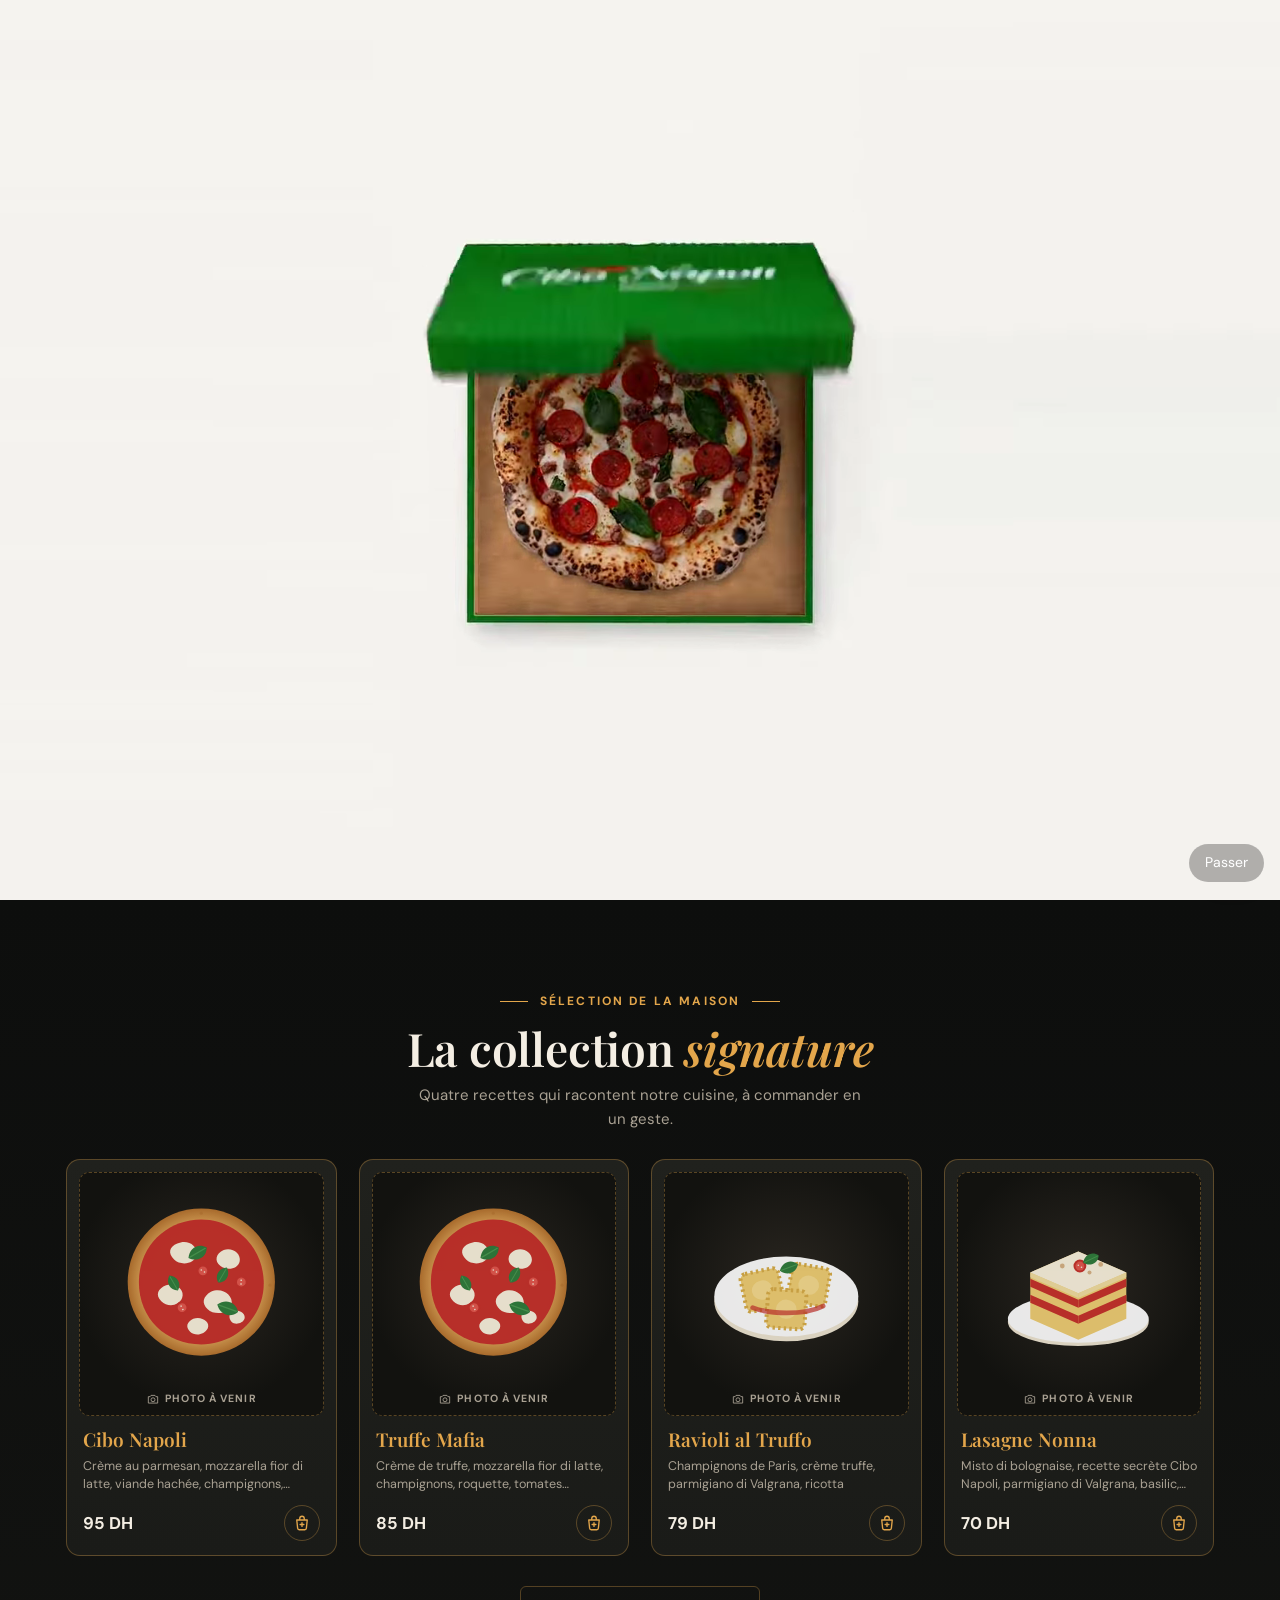
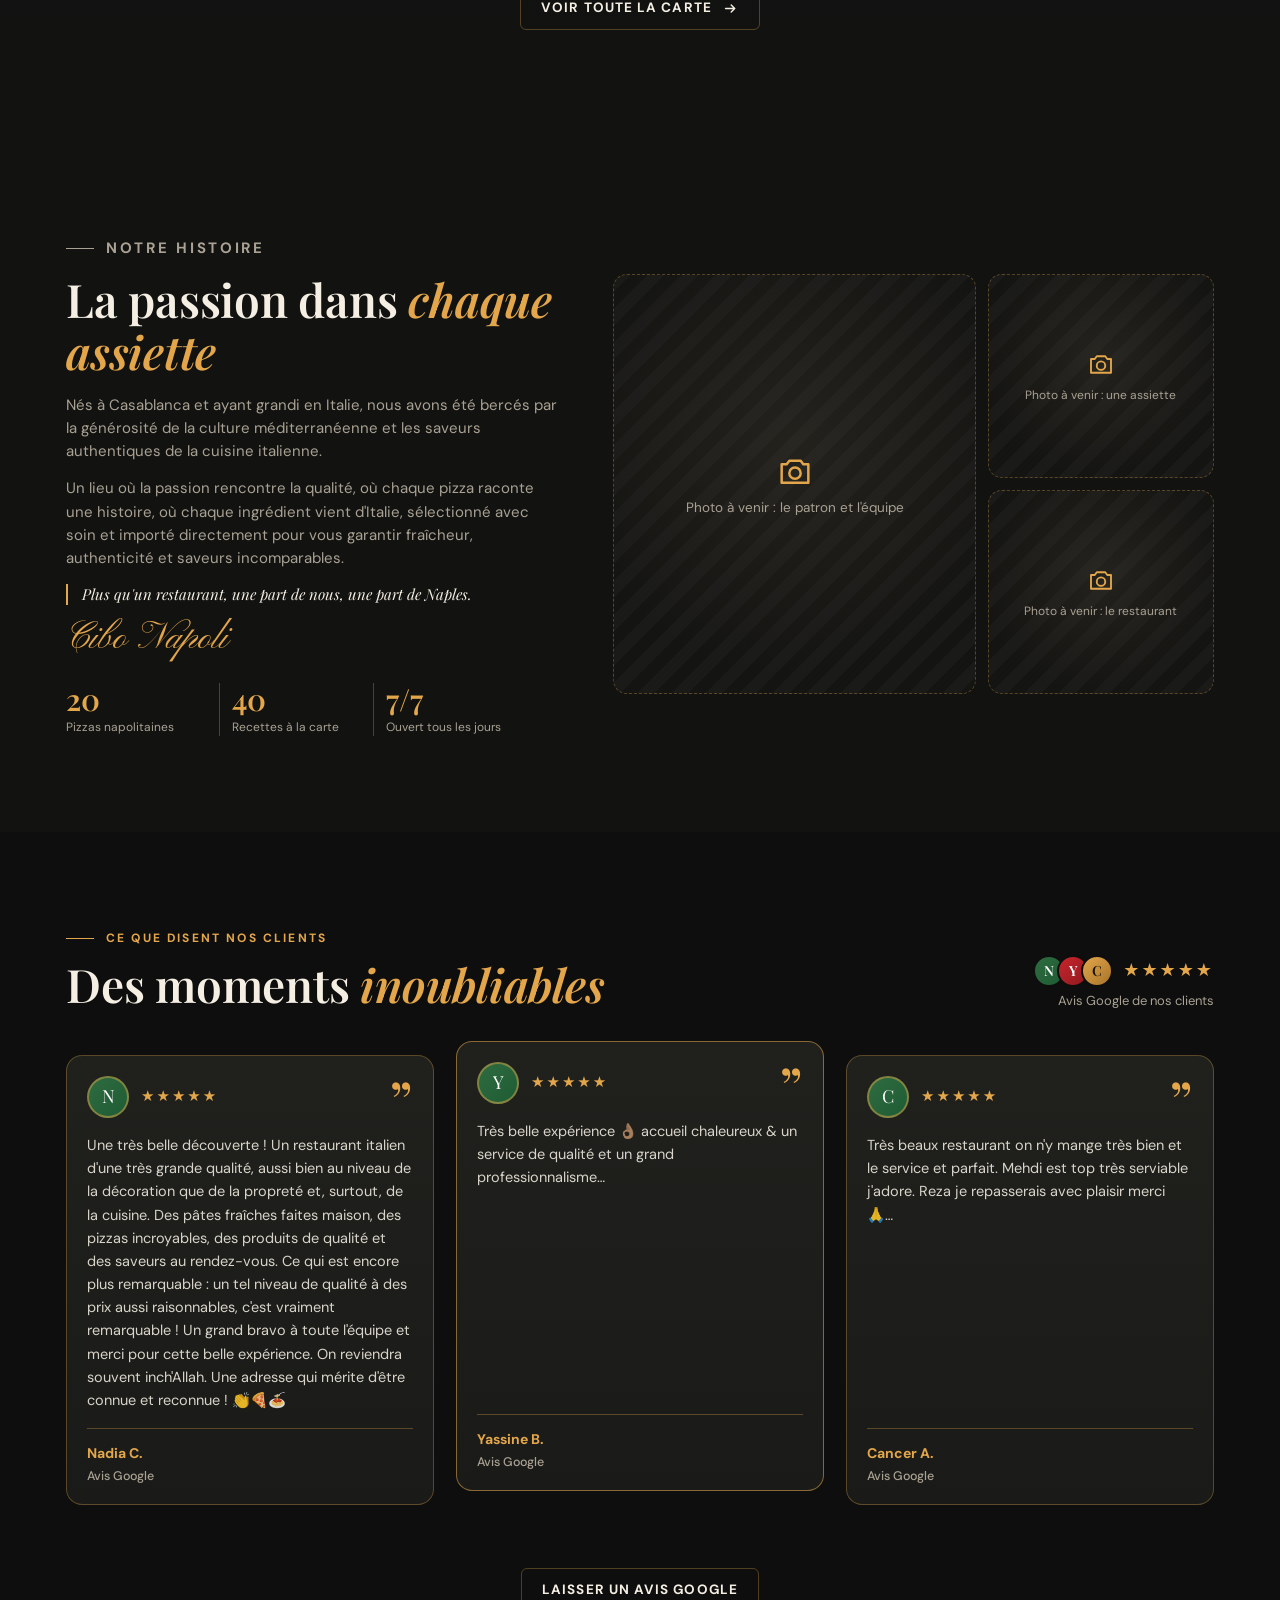
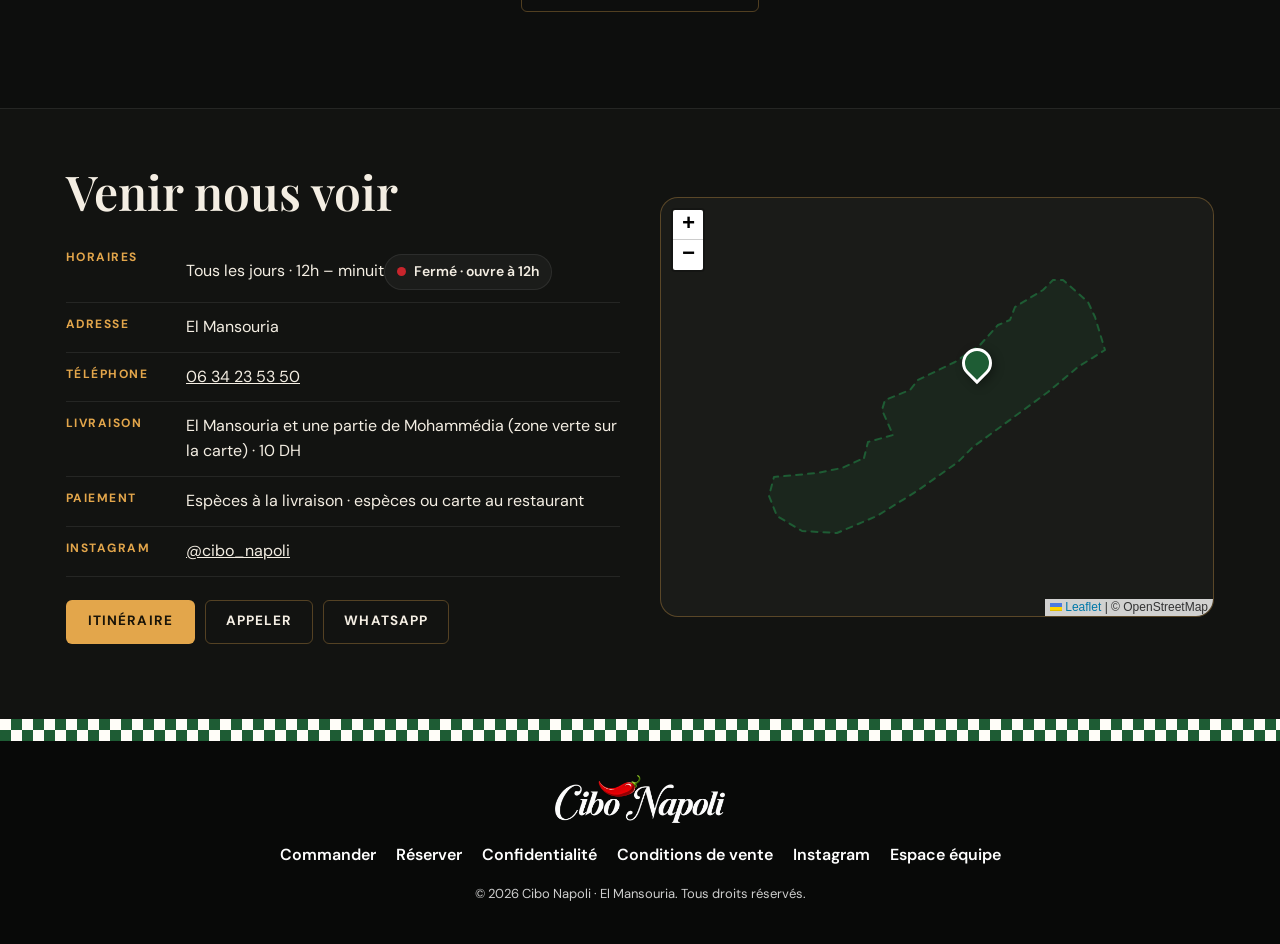
==== commit 917b6175: "Dark landing page, signature collection, story, experiences, road-map menu; intro fix for phones - I" ====
--- a/index.html
+++ b/index.html
@@ -37,9 +37,9 @@
   <link rel="preload" href="/assets/fonts/playfair-display-italic-latin.woff2" as="font" type="font/woff2" crossorigin>
   <link rel="preload" href="/assets/fonts/dm-sans-latin.woff2" as="font" type="font/woff2" crossorigin>
   <link rel="preload" as="image" href="/assets/brand/logo-white.webp" fetchpriority="high">
-  <link rel="preload" as="image" href="/assets/hero/pizza-peperoni-400.webp" media="(max-width: 899px)">
-  <link rel="preload" as="image" href="/assets/hero/pizza-peperoni.webp" media="(min-width: 900px)">
-  <link rel="stylesheet" href="/css/style.css?v=3">
+  <link rel="preload" as="image" href="/assets/hero/pizza-plate-480.webp" media="(max-width: 899px)">
+  <link rel="preload" as="image" href="/assets/hero/pizza-plate.webp" media="(min-width: 900px)">
+  <link rel="stylesheet" href="/css/style.css?v=4">
   <noscript><style>.intro{display:none}</style></noscript>
 
   <!-- SCHEMA:START (generated by tools/build-seo.js from js/config.js and js/menu-data.js; do not edit by hand) -->
@@ -594,6 +594,7 @@
        Once per visit; a tap skips it. Falls back to the logo on green if the video can't play. -->
   <div class="intro" id="intro" aria-hidden="true">
     <video class="intro__video" muted playsinline preload="auto" disablepictureinpicture disableremoteplayback></video>
+    <script>(function(v){try{var q=new URLSearchParams(location.search);if(!v||!v.canPlayType||q.get("intro")==="0"||q.get("introvideo")==="0"||sessionStorage.getItem("cibo.intro")==="1"||(window.matchMedia&&matchMedia("(prefers-reduced-motion: reduce)").matches))return;var m=v.canPlayType('video/mp4; codecs="avc1.4D401F"'),w=v.canPlayType('video/webm; codecs="vp9"');if(!m&&!w)return;var k=innerWidth>=innerHeight?"landscape":"portrait";v.dataset.kind=k;v.poster="/assets/intro/intro-poster-"+k+".jpg";v.src="/assets/intro/intro-"+k+"."+(m?"mp4":"webm")}catch(e){}})(document.currentScript.previousElementSibling)</script>
     <div class="intro__center">
       <img class="intro__logo" src="/assets/brand/logo-white.webp" alt="" width="640" height="182">
       <p class="intro__tag">La Buona Cucina Napolitana</p>
@@ -655,58 +656,87 @@
   </div>
 
   <main id="top">
-    <section class="hero">
+    <!-- Hero: dark like a fine-dining page, the pizza on its plate with a warm light under it -->
+    <section class="hero lux">
       <div class="hero__in">
         <div class="hero__text">
-          <h1 class="hero__title" data-i18n="hero.title">Le goût de l'Italie dans votre assiette</h1>
-          <p class="hero__tag">La Buona Cucina Napolitana</p>
-          <p class="status" data-status><span class="status__dot" aria-hidden="true"></span><span class="status__text"></span></p>
+          <p class="lux-eyebrow" data-i18n="hero.eyebrow">Pizzeria napolitaine · El Mansouria</p>
+          <h1 class="hero__title"><span data-i18n="hero.t1">Le goût de l'Italie</span> <em data-i18n="hero.t2">dans votre assiette</em></h1>
+          <div class="lux-rule" aria-hidden="true"><svg viewBox="0 0 40 14"><path d="M2 7c8-6 16-6 24 0M26 7c-4-4-2-6 3-6M26 7c-3 3-1 5 4 5M34 7h4" fill="none" stroke="currentColor" stroke-width="1.2" stroke-linecap="round"/></svg></div>
+          <p class="hero__lead" data-i18n="hero.lead">Des ingrédients venus d'Italie, choisis avec soin, pour une vraie cuisine napolitaine.</p>
           <div class="hero__cta">
-            <a class="btn btn--red btn--lg" href="/commander/" data-keep-lang data-i18n="hero.menu">La carte</a>
-            <a class="btn btn--green btn--lg" href="/reserver/" data-keep-lang data-i18n="hero.book">Réserver</a>
-            <a class="btn btn--line btn--lg hero__wide" data-maps href="#" target="_blank" rel="noopener">
+            <a class="btn btn--gold" href="/commander/" data-keep-lang><span data-i18n="hero.order">Commander</span><svg class="btn__arrow" viewBox="0 0 24 24" aria-hidden="true"><path d="M5 12h13M13 7l5 5-5 5" fill="none" stroke="currentColor" stroke-width="2" stroke-linecap="round" stroke-linejoin="round"/></svg></a>
+            <a class="btn btn--outline" href="/reserver/" data-keep-lang><span data-i18n="hero.reserve">Réserver une table</span><svg class="btn__arrow" viewBox="0 0 24 24" aria-hidden="true"><rect x="4" y="5.5" width="16" height="14" rx="2" fill="none" stroke="currentColor" stroke-width="1.8"/><path d="M4 10h16M9 3.5v4M15 3.5v4" stroke="currentColor" stroke-width="1.8" stroke-linecap="round"/></svg></a>
+            <a class="btn btn--text hero__wide" data-maps href="#" target="_blank" rel="noopener">
               <svg viewBox="0 0 24 24" aria-hidden="true"><path d="M12 21s-7-6.2-7-11.5a7 7 0 0 1 14 0C19 14.8 12 21 12 21z" fill="none" stroke="currentColor" stroke-width="2" stroke-linejoin="round"/><circle cx="12" cy="9.5" r="2.5" fill="none" stroke="currentColor" stroke-width="2"/></svg>
               <span data-i18n="hero.directions">Itinéraire</span>
             </a>
           </div>
+          <p class="status" data-status><span class="status__dot" aria-hidden="true"></span><span class="status__text"></span></p>
           <ul class="hero__facts" id="hero-facts"></ul>
         </div>
         <div class="hero__media" id="hero-media"></div>
       </div>
-      <div class="checkers" aria-hidden="true"></div>
     </section>
 
-    <section class="story" id="histoire" aria-labelledby="story-title">
+    <!-- Signature collection: 4 dishes from the menu (js/config.js → signature), photos when they arrive -->
+    <section class="sig lux" id="signature" aria-labelledby="sig-title">
+      <div class="wrap">
+        <header class="lux-head">
+          <p class="lux-eyebrow lux-eyebrow--center" data-i18n="sig.eyebrow">Sélection de la maison</p>
+          <h2 class="lux-title" id="sig-title"><span data-i18n="sig.t1">La collection</span> <em data-i18n="sig.t2">signature</em></h2>
+          <p class="lux-lead" data-i18n="sig.lead"></p>
+        </header>
+        <div class="sig__list" id="sig-list"></div>
+        <p class="center"><a class="btn btn--outline" href="/commander/" data-keep-lang><span data-i18n="sig.all">Voir toute la carte</span><svg class="btn__arrow" viewBox="0 0 24 24" aria-hidden="true"><path d="M5 12h13M13 7l5 5-5 5" fill="none" stroke="currentColor" stroke-width="2" stroke-linecap="round" stroke-linejoin="round"/></svg></a></p>
+      </div>
+    </section>
+
+    <!-- Our story: text, signature, real numbers from the menu, 3 photos (js/config.js → homePhotos) -->
+    <section class="story lux" id="histoire" aria-labelledby="story-title">
       <div class="wrap story__in">
         <div class="story__text">
-          <p class="eyebrow">Dal cuore di Napoli</p>
-          <h2 class="section-title" id="story-title" data-i18n="story.title">Notre histoire</h2>
+          <p class="lux-eyebrow" data-i18n="story.eyebrow">Notre histoire</p>
+          <h2 class="lux-title" id="story-title"><span data-i18n="story.t1">La passion dans</span> <em data-i18n="story.t2">chaque assiette</em></h2>
           <p data-i18n="story.p1"></p>
-          <p data-i18n="story.p2"></p>
-          <p data-i18n="story.p3"></p>
           <p data-i18n="story.p4"></p>
           <p class="story__quote" data-i18n="story.quote"></p>
+          <p class="story__sign" aria-hidden="true">Cibo Napoli</p>
+          <ul class="story__stats" id="story-stats"></ul>
         </div>
-        <div class="story__badge" aria-hidden="true"><div class="story__badge-in">
-          <img src="/assets/brand/logo-white.webp" alt="" width="640" height="182" loading="lazy">
-          <span>La Buona Cucina Napolitana</span>
-        </div></div>
+        <div class="story__photos">
+          <figure class="ph ph--team" data-photo="team"></figure>
+          <figure class="ph ph--plate" data-photo="plate"></figure>
+          <figure class="ph ph--outside" data-photo="outside"></figure>
+        </div>
       </div>
     </section>
 
-    <section class="reviews" id="avis" aria-labelledby="reviews-title">
+    <!-- Unforgettable experiences: the real Google reviews (js/reviews.js) -->
+    <section class="reviews lux" id="avis" aria-labelledby="reviews-title">
       <div class="wrap">
-        <header class="section-head">
-          <p class="eyebrow">★★★★★</p>
-          <h2 class="section-title" id="reviews-title" data-i18n="reviews.title">Ce qu'ils en disent</h2>
-          <p class="section-lead" data-i18n="reviews.lead">Avis Google de nos clients</p>
-        </header>
-        <div class="reviews__list" id="reviews-list"></div>
-        <p class="center"><a class="btn btn--line" data-review-link href="#" target="_blank" rel="noopener" data-i18n="reviews.write">Laisser un avis Google</a></p>
+        <div class="xp__head">
+          <div>
+            <p class="lux-eyebrow" data-i18n="reviews.eyebrow">Ce que disent nos clients</p>
+            <h2 class="lux-title" id="reviews-title"><span data-i18n="reviews.t1">Des moments</span> <em data-i18n="reviews.t2">inoubliables</em></h2>
+          </div>
+          <div class="xp__score">
+            <span class="xp__faces" id="xp-faces" aria-hidden="true"></span>
+            <span class="xp__stars" aria-label="5/5">★★★★★</span>
+            <span class="xp__src" data-i18n="reviews.lead">Avis Google de nos clients</span>
+          </div>
+        </div>
+        <div class="xp__track">
+          <button class="xp__arrow xp__arrow--prev" type="button" data-xp="-1" data-i18n-aria="reviews.prev"><svg viewBox="0 0 24 24" aria-hidden="true"><path d="M15 6l-6 6 6 6" fill="none" stroke="currentColor" stroke-width="2" stroke-linecap="round" stroke-linejoin="round"/></svg></button>
+          <div class="reviews__list" id="reviews-list"></div>
+          <button class="xp__arrow xp__arrow--next" type="button" data-xp="1" data-i18n-aria="reviews.next"><svg viewBox="0 0 24 24" aria-hidden="true"><path d="M9 6l6 6-6 6" fill="none" stroke="currentColor" stroke-width="2" stroke-linecap="round" stroke-linejoin="round"/></svg></button>
+        </div>
+        <div class="xp__dots" id="xp-dots"></div>
+        <p class="center"><a class="btn btn--outline" data-review-link href="#" target="_blank" rel="noopener" data-i18n="reviews.write">Laisser un avis Google</a></p>
       </div>
     </section>
 
-    <section class="info" id="infos" aria-labelledby="info-title">
+    <section class="info lux" id="infos" aria-labelledby="info-title">
       <div class="wrap info__in">
         <div class="info__text">
           <h2 class="section-title" id="info-title" data-i18n="info.title">Venir nous voir</h2>
@@ -774,12 +804,14 @@
   <div class="toast" id="toast" role="status" aria-live="polite"></div>
   <noscript><p class="noscript">Activez JavaScript pour commander, ou appelez le 06 34 23 53 50.</p></noscript>
 
-  <script src="/js/intro.js?v=3"></script>
-  <script src="/js/config.js?v=2"></script>
-  <script src="/js/i18n.js?v=2"></script>
+  <script src="/js/intro.js?v=4"></script>
+  <script src="/js/config.js?v=4"></script>
+  <script src="/js/i18n.js?v=4"></script>
   <script src="/js/reviews.js?v=2"></script>
+  <script src="/js/menu-data.js?v=2"></script>
   <script src="/js/art.js?v=2"></script>
   <script src="/js/orders.js?v=2"></script>
-  <script src="/js/common.js?v=2"></script>
+  <script src="/js/common.js?v=4"></script>
+  <script src="/js/home.js?v=4"></script>
 </body>
 </html>
--- a/css/style.css
+++ b/css/style.css
@@ -536,3 +536,284 @@
 .book__summary { font-weight: 700; font-size: 18px; }
 .book__done .btn { margin: 6px; }
 .section-head .status { margin-top: 12px; }
+
+/* =====================================================================================================
+   Dark showcase (« lux »): the home page sections and the menu, in the spirit of a fine-dining page.
+   Always dark, in light and dark mode alike; the rest of the site follows the theme button.
+   ===================================================================================================== */
+.lux {
+  --lux-bg: #0d0e0d;
+  --lux-bg-2: #121311;
+  --lux-card: #1a1b18;
+  --lux-card-2: #20211d;
+  --lux-line: rgba(224, 166, 75, .32);
+  --lux-line-soft: rgba(255, 255, 255, .08);
+  --lux-gold: #e3a64b;
+  --lux-gold-2: #f1c27a;
+  --lux-text: #f4eee3;
+  --lux-muted: #a9a193;
+  position: relative;
+  background: var(--lux-bg);
+  color: var(--lux-text);
+  color-scheme: dark;
+}
+body[data-page="home"], body[data-page="order"] { --header-bg: #0d0e0d; background: #0d0e0d; }
+body[data-page="home"] .topbar, body[data-page="order"] .topbar { border-bottom: 1px solid rgba(224, 166, 75, .16); }
+body[data-page="home"] .topnav a[aria-current="page"], body[data-page="order"] .topnav a[aria-current="page"] { background: transparent; color: #f1c27a; box-shadow: inset 0 -2px 0 #e3a64b; border-radius: 0; }
+
+.lux-eyebrow { display: inline-flex; align-items: center; margin: 0 0 12px; font-size: 12px; font-weight: 700; letter-spacing: .18em; text-transform: uppercase; color: var(--lux-gold); }
+.lux-eyebrow::before { content: ""; width: 28px; height: 1px; margin-right: 12px; background: currentColor; }
+.lux-eyebrow--center::after { content: ""; width: 28px; height: 1px; margin-left: 12px; background: currentColor; }
+.lux-title { margin: 0; font-family: var(--serif); font-weight: 600; font-size: 32px; font-size: clamp(30px, 7.4vw, 46px); line-height: 1.12; letter-spacing: -.005em; color: var(--lux-text); }
+.lux-title em, .hero.lux .hero__title em { font-style: italic; color: var(--lux-gold); }
+.lux-head { text-align: center; max-width: 620px; margin: 0 auto 28px; }
+.lux-lead { margin: 10px auto 0; color: var(--lux-muted); font-size: 15px; max-width: 460px; }
+.lux .center { text-align: center; }
+.lux-rule { display: flex; align-items: center; max-width: 360px; margin: 18px 0 16px; color: var(--lux-gold); }
+.lux-rule::before { content: ""; flex: 1; height: 1px; background: linear-gradient(90deg, var(--lux-line), rgba(224, 166, 75, .6)); }
+.lux-rule svg { width: 34px; height: 12px; margin-left: 8px; }
+
+.btn--gold { background: var(--lux-gold, #e3a64b); color: #1a1408; border-color: var(--lux-gold, #e3a64b); }
+.btn--gold:hover { background: #f1c27a; border-color: #f1c27a; }
+.btn--outline { background: transparent; color: var(--lux-text, var(--ink)); border: 1px solid var(--lux-line, var(--line)); }
+.btn--outline:hover { border-color: var(--lux-gold, var(--gold)); color: var(--lux-gold-2, var(--ink)); background: rgba(224, 166, 75, .06); }
+.btn--text { background: transparent; color: var(--lux-muted); border-color: transparent; min-height: 40px; padding-left: 4px; font-weight: 600; justify-content: flex-start; }
+.btn--text:hover { color: var(--lux-gold-2); }
+.lux .btn { border-radius: 6px; font-size: 13.5px; letter-spacing: .08em; text-transform: uppercase; }
+.lux .btn--text { text-transform: none; letter-spacing: 0; font-size: 14.5px; }
+.btn__arrow { width: 17px !important; height: 17px !important; margin: 0 0 0 10px !important; }
+.lux .status { background: rgba(255, 255, 255, .04); border-color: var(--lux-line-soft); color: var(--lux-text); }
+
+/* ---------- Hero ---------- */
+.hero.lux { background:
+  radial-gradient(ellipse 60% 70% at 78% 42%, rgba(227, 166, 75, .16), transparent 70%), var(--lux-bg); }
+.hero.lux .hero__in { padding: 30px 16px 46px; grid-gap: 18px; }
+.hero.lux .hero__title { font-style: normal; font-weight: 600; color: var(--lux-text); font-size: 40px; font-size: clamp(38px, 10.5vw, 70px); line-height: 1.04; }
+.hero.lux .hero__title em { display: block; }
+.hero__lead { margin: 0 0 6px; max-width: 420px; color: var(--lux-muted); font-size: 16px; }
+.hero.lux .hero__cta { grid-template-columns: auto auto; justify-content: start; grid-gap: 10px; margin: 18px 0 8px; max-width: none; }
+.hero.lux .hero__cta .btn { min-height: 48px; padding: 10px 18px; }
+.hero.lux .hero__cta .btn--text { min-height: 36px; padding: 6px 2px; justify-self: start; }
+@media (max-width: 479px) {
+  .hero.lux .hero__cta { grid-template-columns: 1fr 1fr; }
+  .hero.lux .hero__cta .btn:not(.btn--text) { padding: 10px 10px; font-size: 12.5px; letter-spacing: .05em; }
+  .hero.lux .hero__cta .btn--outline .btn__arrow { display: none; }
+  .hero.lux .hero__facts li { flex-direction: column; }
+  .hero.lux .hero__facts svg { margin: 0 0 6px; }
+}
+.hero.lux .hero__facts { display: grid; grid-template-columns: repeat(3, minmax(0, 1fr)); margin: 22px 0 0; color: var(--lux-muted); font-size: 12.5px; max-width: 520px; }
+.hero.lux .hero__facts li { display: flex; align-items: flex-start; margin: 0; padding: 0 10px; border-left: 1px solid var(--lux-line); line-height: 1.35; }
+.hero.lux .hero__facts li:first-child { padding-left: 0; border-left: 0; }
+.hero.lux .hero__facts li::before { display: none; }
+.hero.lux .hero__facts svg { flex: 0 0 auto; width: 22px; height: 22px; margin-right: 8px; color: var(--lux-gold); }
+.hero.lux .hero__facts strong { display: block; color: var(--lux-gold); font-size: 11px; letter-spacing: .1em; text-transform: uppercase; margin-bottom: 2px; }
+.hero.lux .hero__media { order: -1; }
+.hero__stage { position: relative; width: 84vw; max-width: 560px; margin: 0 auto; }
+.hero__stage::before { content: ""; display: block; padding-top: 100%; }
+/* the warm light under the plate */
+.hero__glow { position: absolute; left: -8%; right: -8%; top: 30%; bottom: -16%; border-radius: 50%; background:
+  radial-gradient(ellipse 50% 42% at 50% 62%, rgba(255, 176, 74, .62), rgba(227, 120, 40, .28) 45%, transparent 72%);
+  filter: blur(18px); animation: glow 5s ease-in-out infinite alternate; }
+@keyframes glow { from { opacity: .82; transform: scale(.97); } to { opacity: 1; transform: scale(1.03); } }
+.hero__dust { position: absolute; top: -6%; right: -4%; bottom: -6%; left: -4%; pointer-events: none; opacity: .5;
+  background-image: radial-gradient(circle, rgba(255, 245, 225, .8) 0 1px, transparent 1.6px), radial-gradient(circle, rgba(227, 166, 75, .7) 0 1px, transparent 1.4px);
+  background-size: 37px 41px, 53px 47px; background-position: 0 0, 19px 23px;
+  -webkit-mask-image: radial-gradient(circle at 50% 50%, transparent 46%, #000 52%, transparent 72%); mask-image: radial-gradient(circle at 50% 50%, transparent 46%, #000 52%, transparent 72%); }
+.hero.lux .hero__plate { position: absolute; top: 4%; left: 4%; width: 92%; max-width: none; margin: 0; padding: 0; background: none; border-radius: 50%;
+  box-shadow: 0 34px 50px -18px rgba(0, 0, 0, .85), 0 10px 70px -10px rgba(255, 160, 60, .35); }
+.hero.lux .hero__pizza { width: 100%; filter: none; }
+.hero__leaf { position: absolute; width: 15%; height: auto; filter: drop-shadow(0 6px 8px rgba(0, 0, 0, .55)); pointer-events: none; }
+.hero__badge { position: absolute; right: 0; bottom: 2%; width: 26%; min-width: 92px; max-width: 132px; aspect-ratio: 1; border-radius: 50%; padding: 5px; border: 1px solid var(--lux-line); background: rgba(13, 14, 13, .55); -webkit-backdrop-filter: blur(4px); backdrop-filter: blur(4px); }
+.hero__badge::before { content: ""; display: block; padding-top: 100%; float: left; }
+.hero__badge-in { position: absolute; top: 5px; right: 5px; bottom: 5px; left: 5px; display: flex; flex-direction: column; align-items: center; justify-content: center; border-radius: 50%; border: 1px solid rgba(224, 166, 75, .5); padding: 0 16%; text-align: center; }
+.hero__badge img { width: 100%; height: auto; }
+.hero__badge-in span { margin-top: 4px; font-size: 6.5px; font-weight: 700; letter-spacing: .14em; text-transform: uppercase; color: var(--lux-gold); line-height: 1.3; }
+@media (min-width: 900px) {
+  .hero.lux .hero__in { grid-template-columns: 1fr 1fr; grid-gap: 40px; padding: 56px 24px 80px; min-height: calc(100vh - var(--top-h)); min-height: min(860px, calc(100vh - var(--top-h))); }
+  .hero.lux .hero__media { order: 0; }
+  .hero__stage { width: 100%; }
+  .hero__badge-in span { font-size: 8px; }
+}
+
+/* ---------- Signature collection ---------- */
+.sig { padding: 56px 0 60px; background: linear-gradient(var(--lux-bg), var(--lux-bg-2)); }
+.sig__list { display: grid; grid-template-columns: repeat(2, minmax(0, 1fr)); grid-gap: 12px; margin-bottom: 30px; }
+.sig__card { display: flex; flex-direction: column; padding: 10px; border-radius: 14px; background: linear-gradient(180deg, var(--lux-card-2), var(--lux-card)); border: 1px solid var(--lux-line); transition: transform .25s ease, box-shadow .25s ease, border-color .25s; }
+.sig__card:hover { transform: translateY(-4px); border-color: rgba(224, 166, 75, .6); box-shadow: 0 18px 40px -20px rgba(227, 166, 75, .35); }
+.sig__media { position: relative; border-radius: 10px; overflow: hidden; background: #0f100e; }
+.sig__media::before { content: ""; display: block; padding-top: 100%; }
+.sig__media img { position: absolute; top: 0; left: 0; width: 100%; height: 100%; object-fit: cover; }
+.sig__media.is-soon { background: radial-gradient(circle at 50% 45%, #2a2620, #12120f 70%); border: 1px dashed rgba(224, 166, 75, .35); }
+.sig__art { position: absolute; top: 12%; left: 14%; width: 72%; height: 66%; opacity: .9; }
+.sig__art svg { width: 100%; height: 100%; }
+.sig__soon { position: absolute; left: 0; right: 0; bottom: 8px; display: flex; align-items: center; justify-content: center; font-size: 10.5px; font-weight: 700; letter-spacing: .1em; text-transform: uppercase; color: var(--lux-muted); }
+.sig__soon svg { width: 14px; height: 14px; margin-right: 5px; }
+.sig__name { margin: 12px 4px 0; font-family: var(--serif); font-weight: 600; font-size: 17px; line-height: 1.2; color: var(--lux-gold); }
+.sig__desc { margin: 6px 4px 0; font-size: 12px; line-height: 1.45; color: var(--lux-muted); display: -webkit-box; -webkit-line-clamp: 2; -webkit-box-orient: vertical; overflow: hidden; }
+.sig__foot { display: flex; align-items: center; justify-content: space-between; margin-top: auto; padding: 12px 4px 2px; }
+.sig__price { font-weight: 700; font-size: 17px; color: var(--lux-text); }
+.sig__add { width: 36px; height: 36px; border-radius: 50%; border: 1px solid var(--lux-line); background: transparent; color: var(--lux-gold); display: flex; align-items: center; justify-content: center; cursor: pointer; transition: background .2s, color .2s, transform .15s; }
+.sig__add:hover { background: var(--lux-gold); color: #1a1408; }
+.sig__add:active { transform: scale(.9); }
+.sig__add.is-added { animation: pop .45s ease; }
+.sig__add svg { width: 18px; height: 18px; }
+@media (min-width: 900px) {
+  .sig { padding: 84px 0 90px; }
+  .sig__list { grid-template-columns: repeat(4, minmax(0, 1fr)); grid-gap: 22px; }
+  .sig__card { padding: 12px; }
+  .sig__name { font-size: 19px; }
+  .sig__desc { font-size: 12.5px; }
+}
+
+/* ---------- Our story ---------- */
+.story.lux { background: var(--lux-bg-2); padding: 60px 0; }
+.story.lux .story__in { display: grid; grid-template-columns: 1fr; grid-gap: 34px; align-items: center; }
+.story.lux .lux-title { margin-bottom: 16px; }
+.story.lux .story__text p { margin: 0 0 14px; color: var(--lux-muted); font-size: 15px; max-width: 520px; }
+.story.lux .story__quote { font-family: var(--serif); font-style: italic; font-size: 19px; line-height: 1.4; color: var(--lux-text) !important; border-left: 2px solid var(--lux-gold); padding-left: 14px; }
+.story__sign { margin: 6px 0 0 !important; font-family: var(--script); font-size: 38px !important; line-height: 1.1; color: var(--lux-gold) !important; }
+.story__stats { list-style: none; display: grid; grid-template-columns: repeat(3, minmax(0, 1fr)); margin: 22px 0 0; padding: 0; max-width: 460px; }
+.story__stats li { padding: 0 12px; border-left: 1px solid var(--lux-line); }
+.story__stats li:first-child { padding-left: 0; border-left: 0; }
+.story__stats strong { display: block; font-family: var(--serif); font-size: 30px; font-weight: 600; line-height: 1.1; color: var(--lux-gold); }
+.story__stats span { display: block; margin-top: 4px; font-size: 12px; line-height: 1.3; color: var(--lux-muted); }
+.story__photos { display: grid; grid-template-columns: 1.6fr 1fr; grid-template-rows: 1fr 1fr; grid-gap: 12px; aspect-ratio: 1.45; min-height: 240px; }
+.ph { position: relative; margin: 0; border-radius: 14px; overflow: hidden; background: var(--lux-card); border: 1px solid var(--lux-line); }
+.ph--team { grid-row: 1 / 3; }
+.ph img { position: absolute; top: 0; left: 0; width: 100%; height: 100%; object-fit: cover; }
+.ph.is-soon { border-style: dashed; background:
+  repeating-linear-gradient(135deg, rgba(255, 255, 255, .025) 0 12px, transparent 12px 24px),
+  radial-gradient(circle at 50% 40%, #24221d, #141412 75%); }
+.ph__in { position: absolute; top: 0; right: 0; bottom: 0; left: 0; display: flex; flex-direction: column; align-items: center; justify-content: center; padding: 10px; text-align: center; color: var(--lux-muted); font-size: 12px; line-height: 1.35; }
+.ph__in svg { width: 30px; height: 30px; margin-bottom: 8px; color: var(--lux-gold); }
+.ph--team .ph__in svg { width: 40px; height: 40px; }
+.ph--team .ph__in { font-size: 13.5px; }
+@media (min-width: 900px) {
+  .story.lux { padding: 96px 0; }
+  .story.lux .story__in { grid-template-columns: .9fr 1.1fr; grid-gap: 56px; }
+  .story__photos { min-height: 420px; aspect-ratio: auto; }
+}
+
+/* ---------- Unforgettable experiences ---------- */
+.reviews.lux { padding: 60px 0 56px; }
+.xp__head { display: flex; flex-wrap: wrap; align-items: flex-end; justify-content: space-between; margin-bottom: 26px; }
+.xp__head > div:first-child { margin-right: 20px; }
+.xp__score { display: grid; grid-template-columns: auto auto; grid-gap: 4px 10px; align-items: center; justify-items: start; margin-top: 16px; }
+.xp__faces { display: flex; }
+.xp__faces span { width: 32px; height: 32px; margin-left: -8px; border-radius: 50%; border: 2px solid var(--lux-bg); background: linear-gradient(135deg, #2f6b40, #1e5c34); color: #fff; font-family: var(--serif); font-weight: 600; font-size: 14px; display: flex; align-items: center; justify-content: center; }
+.xp__faces span:nth-child(2) { background: linear-gradient(135deg, #c8252c, #8f1a1f); }
+.xp__faces span:nth-child(3) { background: linear-gradient(135deg, #e3a64b, #a8742a); color: #1a1408; }
+.xp__faces span:first-child { margin-left: 0; }
+.xp__stars { color: var(--lux-gold); letter-spacing: 2px; font-size: 18px; }
+.xp__src { grid-column: 1 / -1; font-size: 13px; color: var(--lux-muted); }
+.xp__track { position: relative; }
+.reviews.lux .reviews__list { display: flex; grid-gap: 0; overflow-x: auto; scroll-snap-type: x mandatory; scrollbar-width: none; margin: 0 -16px 18px; padding: 14px 16px 10px; -webkit-overflow-scrolling: touch; }
+.reviews.lux .reviews__list::-webkit-scrollbar { display: none; }
+.reviews.lux .review { flex: 0 0 84%; margin-right: 14px; scroll-snap-align: center; display: flex; flex-direction: column; padding: 20px 20px 18px; border-radius: 16px; background: linear-gradient(180deg, var(--lux-card-2), var(--lux-card)); border: 1px solid var(--lux-line); box-shadow: none; color: var(--lux-text); }
+.reviews.lux .review:last-child { margin-right: 0; }
+.review__top { display: flex; align-items: center; }
+.reviews.lux .review__avatar { width: 42px; height: 42px; margin-right: 12px; font-size: 18px; background: linear-gradient(135deg, #2f6b40, #1e5c34); border: 2px solid rgba(224, 166, 75, .5); }
+.reviews.lux .review__stars { color: var(--lux-gold); font-size: 15px; letter-spacing: 2px; }
+.review__mark { margin-left: auto; font-family: var(--serif); font-size: 58px; line-height: .6; height: 28px; color: var(--lux-gold); }
+.reviews.lux .review__text { flex: 1; margin: 16px 0 16px; font-size: 14.5px; line-height: 1.6; color: rgba(244, 238, 227, .88); }
+.reviews.lux .review__who { display: block; padding-top: 14px; border-top: 1px solid var(--lux-line); }
+.review__name { display: block; color: var(--lux-gold); font-weight: 700; font-size: 14px; }
+.reviews.lux .review__src { display: block; margin: 2px 0 0; color: var(--lux-muted); font-size: 12.5px; font-weight: 500; }
+.xp__arrow { position: absolute; top: 50%; z-index: 2; width: 40px; height: 40px; margin-top: -20px; border-radius: 50%; border: 1px solid var(--lux-line); background: rgba(13, 14, 13, .8); color: var(--lux-gold); display: none; align-items: center; justify-content: center; cursor: pointer; }
+.xp__arrow svg { width: 20px; height: 20px; }
+.xp__arrow:hover { background: var(--lux-gold); color: #1a1408; }
+.xp__arrow--prev { left: -6px; }
+.xp__arrow--next { right: -6px; }
+@media (min-width: 900px) { .xp__track.is-scrollable .xp__arrow { display: flex; } }
+.xp__dots { display: flex; justify-content: center; margin-bottom: 26px; }
+.xp__dots button { width: 9px; height: 9px; margin: 0 5px; padding: 0; border-radius: 50%; border: 1px solid var(--lux-gold); background: transparent; cursor: pointer; }
+.xp__dots button[aria-current="true"] { background: var(--lux-gold); }
+.xp__track:not(.is-scrollable) + .xp__dots { visibility: hidden; }
+@media (min-width: 900px) {
+  .reviews.lux { padding: 90px 0 80px; }
+  .xp__score { justify-items: end; margin-top: 0; }
+  .xp__src { text-align: right; }
+  .reviews.lux .reviews__list { margin: 0 0 18px; padding: 18px 0 10px; overflow: visible; align-items: stretch; }
+  .reviews.lux .review { flex: 1 1 0; margin-right: 22px; }
+  .reviews.lux .review:nth-child(2) { transform: translateY(-14px); border-color: rgba(224, 166, 75, .55); }
+  .xp__arrow--prev { left: -56px; }
+  .xp__arrow--next { right: -56px; }
+}
+
+/* ---------- Menu: the road map ---------- */
+.menu.lux { padding: 40px 0 30px; background:
+  radial-gradient(ellipse 70% 40% at 50% 0%, rgba(227, 166, 75, .10), transparent 70%),
+  linear-gradient(#111613, #0f1217 40%, #10141a); }
+.menu.lux .section-head .eyebrow { font-family: var(--sans); font-size: 12px; font-weight: 700; letter-spacing: .18em; text-transform: uppercase; color: var(--lux-gold); }
+.menu.lux .section-title, .menu.lux .cat__title { font-style: italic; color: var(--lux-text); }
+.menu.lux .section-lead, .menu.lux .cat__sub { color: var(--lux-muted); }
+.menu.lux .cat-tile { background: var(--lux-card); border-color: var(--lux-line-soft); box-shadow: none; }
+.menu.lux .cat-tile:hover { border-color: var(--lux-line); }
+.menu.lux .cat-tile__media { background-color: #191a17 !important; }
+.menu.lux .cat-tile__name { color: var(--lux-text); }
+.menu.lux .cat-tile__meta { color: var(--lux-muted); }
+.menu.lux .chips-bar { background: rgba(14, 17, 20, .92); border-bottom-color: var(--lux-line-soft); }
+.menu.lux .chip { background: transparent; border-color: var(--lux-line-soft); color: var(--lux-text); }
+.menu.lux .chip.is-active { background: var(--lux-gold); border-color: var(--lux-gold); color: #1a1408; }
+.menu.lux .cat { padding-top: 46px; }
+.menu.lux .cat__head { text-align: center; margin-bottom: 24px; }
+.menu.lux .cat__title { font-size: 32px; }
+.menu.lux .cat__title::after { content: ""; display: block; width: 44px; height: 1px; margin: 12px auto 0; background: var(--lux-gold); }
+
+.dishes.road { position: relative; display: block; max-width: 920px; margin: 0 auto; }
+.road__line { position: absolute; top: 0; left: 0; z-index: 0; overflow: visible; pointer-events: none; }
+.road__path { fill: none; stroke: rgba(241, 194, 122, .5); stroke-width: 1.4; stroke-dashoffset: 0; transition: stroke-dashoffset 1.6s ease; }
+.dishes.road.is-waiting .road__path { stroke-dashoffset: var(--len); }
+.road__dot { fill: #f1c27a; stroke: rgba(13, 14, 13, .9); stroke-width: 2; }
+.road__veg { transition: opacity .8s ease .6s; filter: drop-shadow(0 6px 6px rgba(0, 0, 0, .5)); }
+.dishes.road.is-waiting .road__veg, .dishes.road.is-waiting .road__dot { opacity: 0; }
+.road__dot { transition: opacity .6s ease .4s; }
+
+.road .dish { position: relative; z-index: 1; display: grid; grid-template-columns: 44% 1fr; grid-template-areas: "media body"; align-items: center; grid-gap: 14px; margin: 0 0 54px; padding: 0; background: none; border: 0; border-radius: 0; overflow: visible; box-shadow: none; }
+.road .dish:last-child { margin-bottom: 10px; }
+.road .dish:nth-child(odd) { grid-template-columns: 1fr 44%; grid-template-areas: "body media"; }
+.road .dish__media { grid-area: media; width: 100%; padding-top: 100%; border-radius: 50%; overflow: visible; background: none; }
+.road .dish__media::before { content: ""; position: absolute; top: -9%; left: -9%; right: -9%; bottom: -9%; border-radius: 50%; border: 1px solid rgba(255, 255, 255, .07); }
+.road .dish__media::after { content: ""; position: absolute; top: 0; left: 0; right: 0; bottom: 0; border-radius: 50%; pointer-events: none;
+  background: radial-gradient(circle at 50% 50%, transparent 66%, rgba(255, 255, 255, .06) 67%, #0a0b0a 70%, #1c1d1b 86%, #0b0c0b 100%);
+  box-shadow: 0 22px 40px -16px rgba(0, 0, 0, .9), 0 0 0 1px rgba(255, 255, 255, .05); }
+.road .dish__img { top: 10%; left: 10%; width: 80%; height: 80%; border-radius: 50%; }
+.road .dish__art { top: 0; left: 0; width: 100%; height: 100%; border-radius: 50%; background: radial-gradient(circle at 50% 45%, #2b2721, #15140f 66%) !important; }
+.road .dish__art::after { display: none; }
+.road .dish__art > svg { top: 17%; left: 17%; width: 66%; height: 66%; }
+.road .dish__body { grid-area: body; position: relative; padding: 14px 14px 12px; border-radius: 10px; background: rgba(255, 255, 255, .035); border: 1px solid rgba(255, 255, 255, .05); -webkit-backdrop-filter: blur(2px); backdrop-filter: blur(2px); }
+.road .dish__name { font-family: var(--serif); font-weight: 500; font-size: 19px; line-height: 1.15; color: var(--lux-text); }
+.road .dish__desc { margin-top: 6px; font-size: 12.5px; color: var(--lux-muted); -webkit-line-clamp: 5; }
+.road .dish__foot { padding-top: 12px; }
+.road .dish__price { color: var(--lux-gold-2); font-size: 16px; }
+.road .dish__price.is-soon { color: var(--lux-muted); }
+.road .dish__add { width: 38px; height: 38px; background: transparent; border: 1px solid var(--lux-gold); color: var(--lux-gold); box-shadow: none; }
+.road .dish__add:hover { background: var(--lux-gold); color: #1a1408; }
+.road .dish__add[disabled] { border-color: rgba(255, 255, 255, .15); color: rgba(255, 255, 255, .3); background: transparent; }
+.road .dish__qty { top: 4%; right: 4%; z-index: 2; background: var(--lux-gold); color: #1a1408; }
+@media (min-width: 640px) {
+  .road .dish { grid-template-columns: 38% 1fr; grid-gap: 34px; margin-bottom: 70px; }
+  .road .dish:nth-child(odd) { grid-template-columns: 1fr 38%; }
+  .road .dish__body { padding: 20px 22px 16px; }
+  .road .dish__name { font-size: 25px; }
+  .road .dish__desc { font-size: 14px; }
+}
+@media (min-width: 1000px) {
+  .road .dish { grid-template-columns: 300px 1fr; grid-gap: 56px; margin-bottom: 80px; }
+  .road .dish:nth-child(odd) { grid-template-columns: 1fr 300px; }
+  .road .dish__body { max-width: 440px; }
+  .road .dish:nth-child(odd) .dish__body { justify-self: end; }
+}
+@media (prefers-reduced-motion: reduce) { .hero__glow { animation: none; } }
+
+/* the « Venir nous voir » block and the footer in the same dark mood on the home and menu pages */
+.info.lux { padding: 56px 0 70px; background: var(--lux-bg-2); border-top: 1px solid var(--lux-line-soft); }
+.info.lux .section-title { font-style: normal; color: var(--lux-text); }
+.info.lux .info__list > div { border-bottom-color: var(--lux-line-soft); }
+.info.lux .info__list dt { color: var(--lux-gold); font-size: 12px; letter-spacing: .12em; text-transform: uppercase; }
+.info.lux .info__list dd, .info.lux .info__list a { color: var(--lux-text); }
+.info.lux .btn--green { background: var(--lux-gold); color: #1a1408; }
+.info.lux .btn--line { color: var(--lux-text); border: 1px solid var(--lux-line); }
+.info.lux .info__map { border-color: var(--lux-line); background: #1a1b18; }
+body[data-page="home"] .footer, body[data-page="order"] .footer { --footer-bg: #080908; }
+.menu.lux .cat-tile__media::after { display: none; }
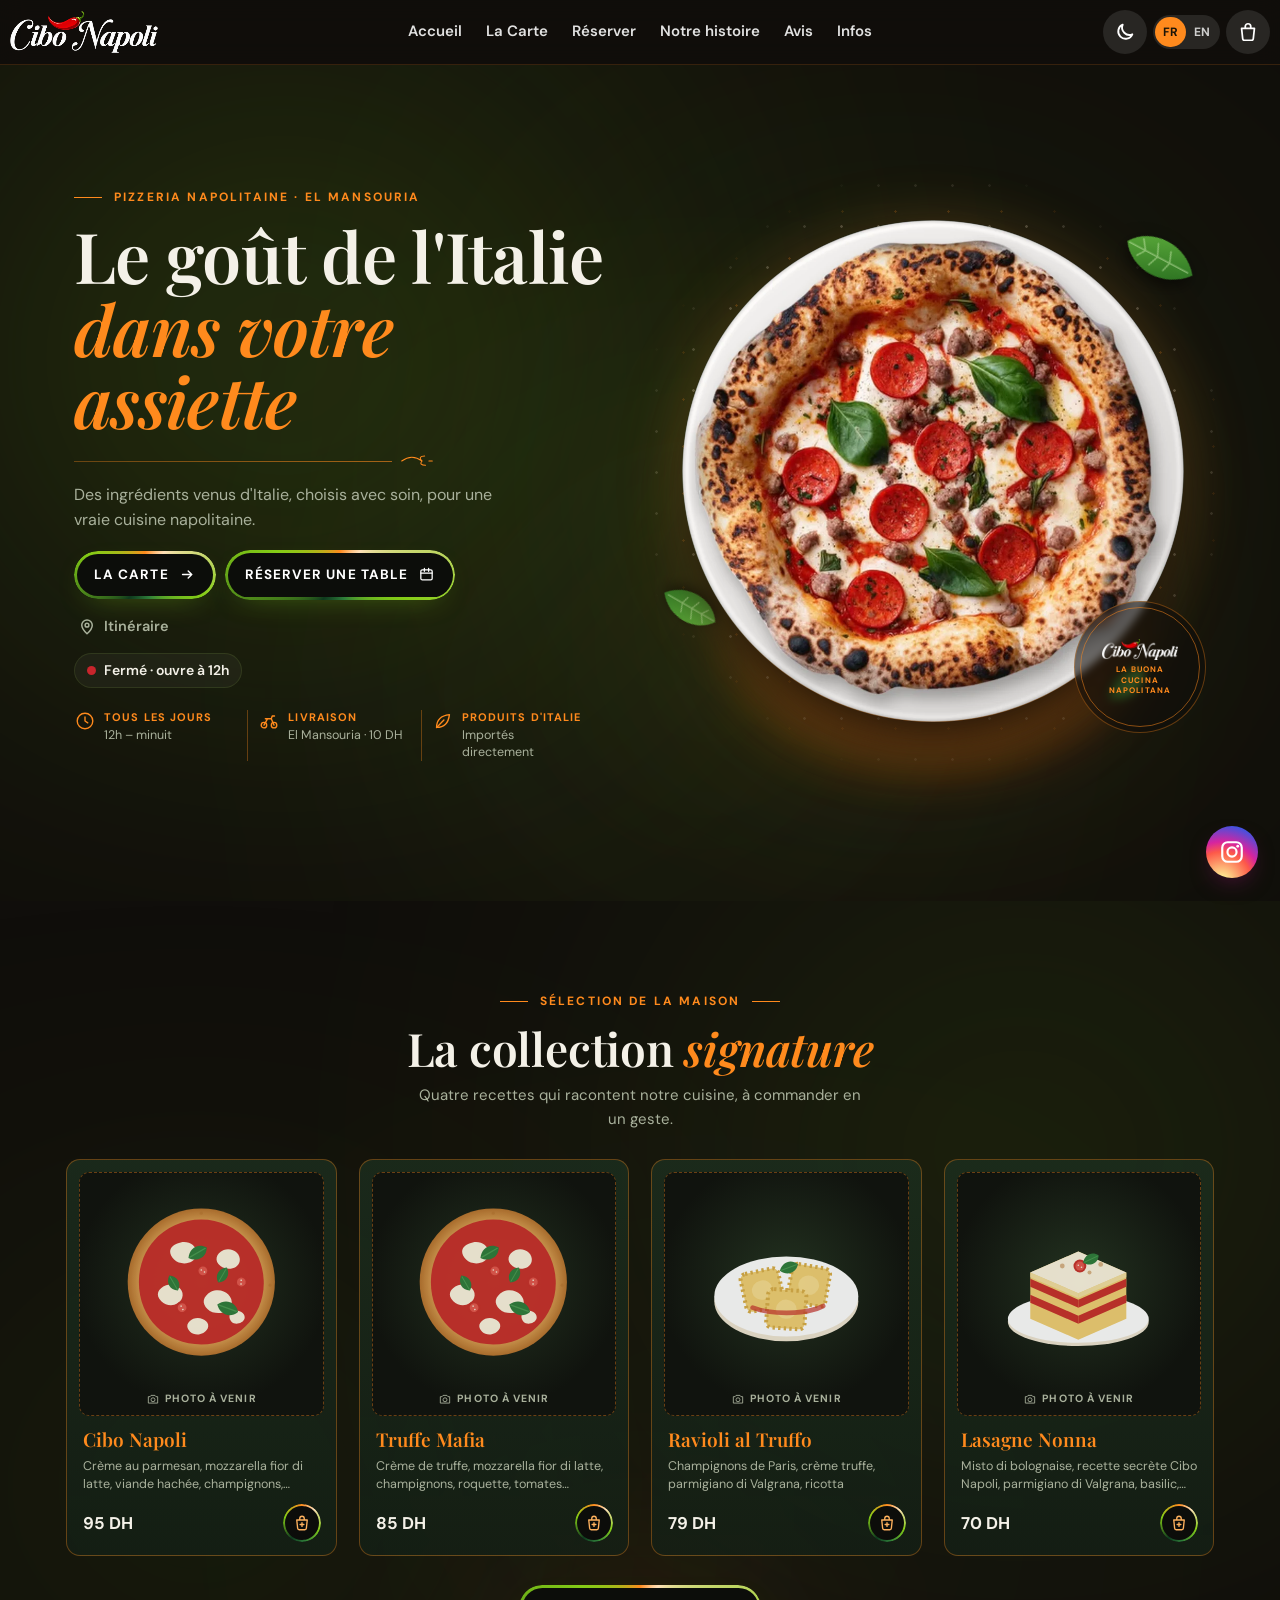
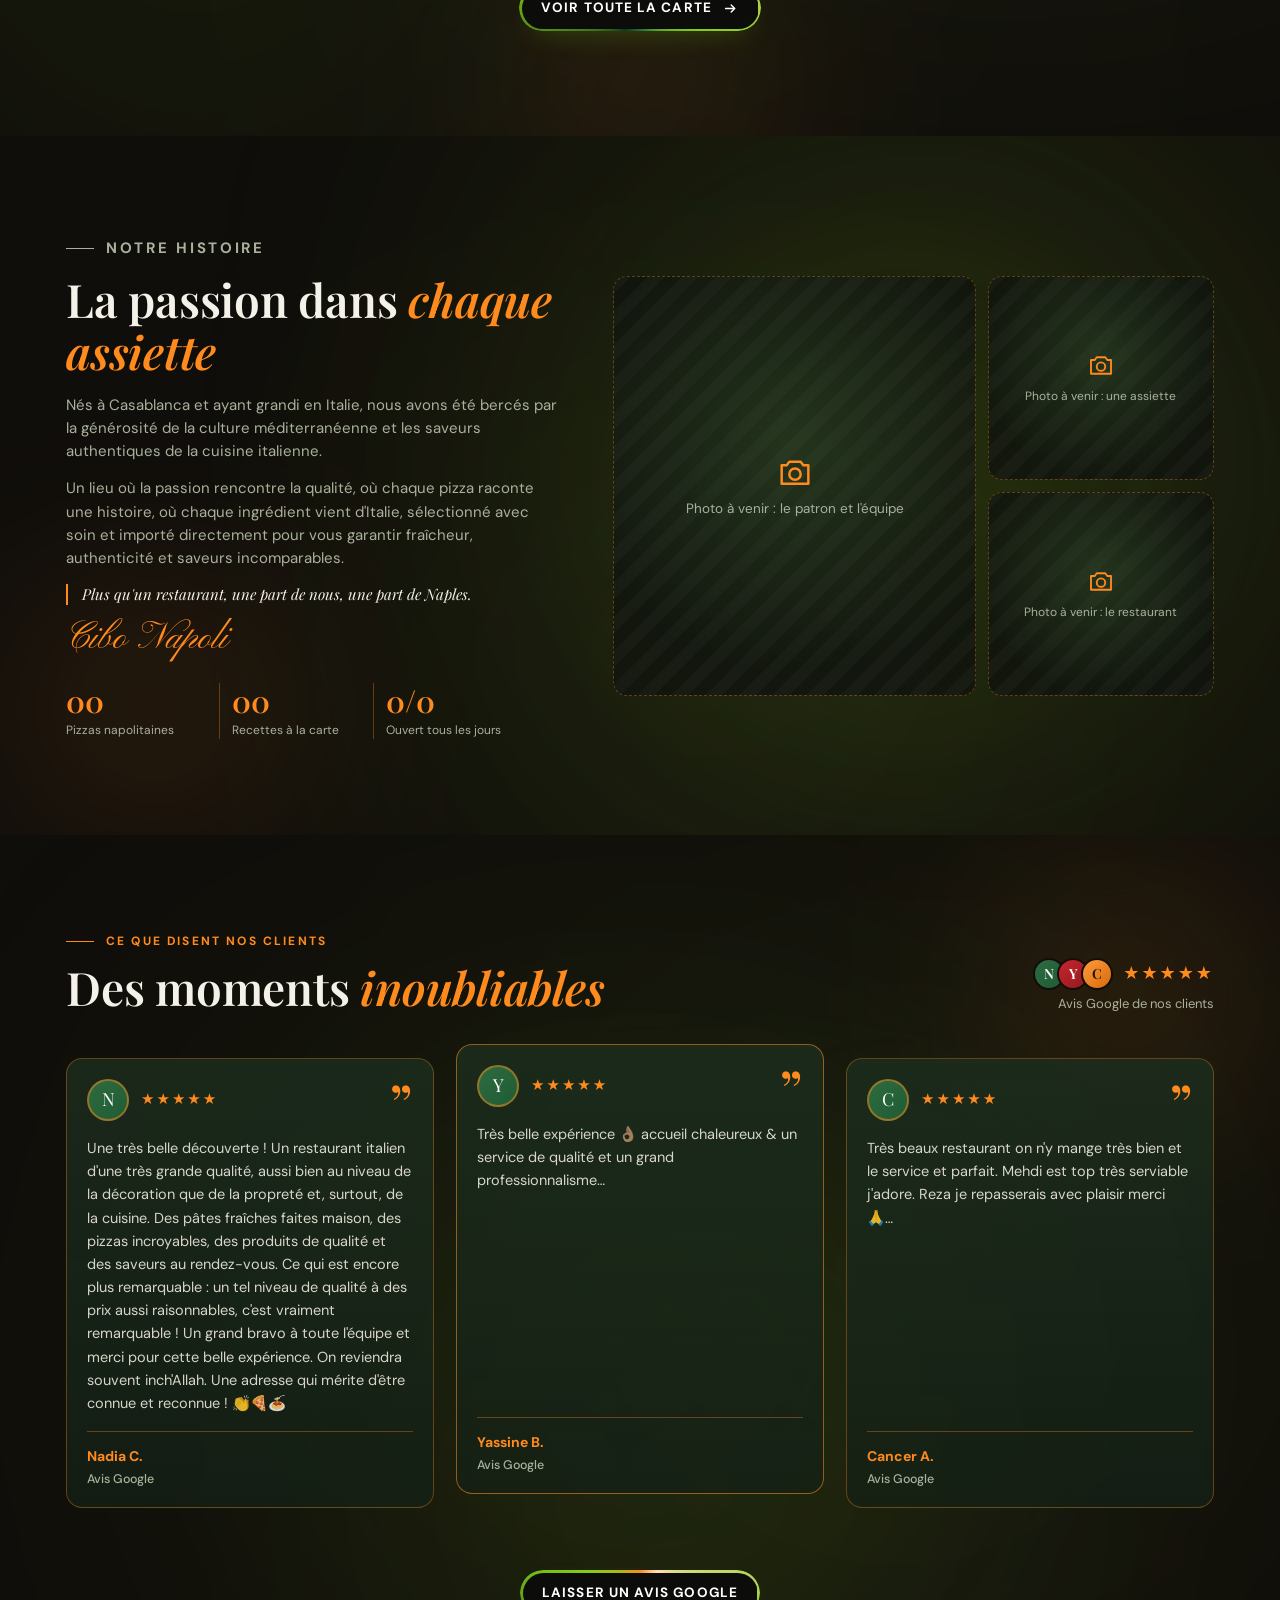
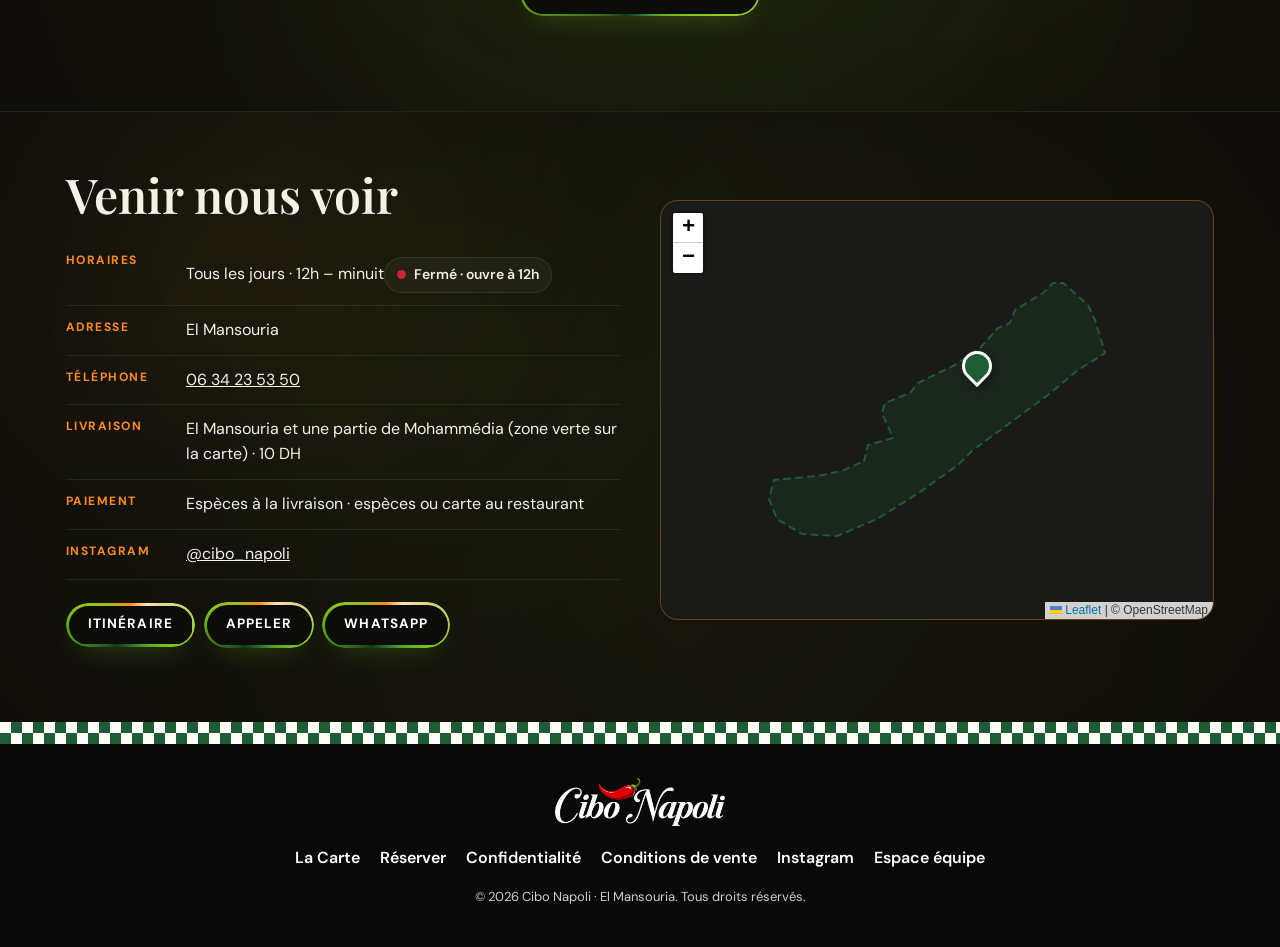
==== commit a40574f0: "Forest green + mandarin with aura glows, turning button rings, flying emojis, rolling numbers - « La" ====
--- a/index.html
+++ b/index.html
@@ -610,7 +610,7 @@
       </a>
       <nav class="topnav" aria-label="Menu">
         <a href="/" data-keep-lang data-i18n="nav.home">Accueil</a>
-        <a href="/commander/" data-keep-lang data-i18n="nav.order">Commander</a>
+        <a href="/commander/" data-keep-lang data-i18n="nav.order">La Carte</a>
         <a href="/reserver/" data-keep-lang data-i18n="nav.book">Réserver</a>
         <a href="/#histoire" data-keep-lang data-i18n="nav.story">Notre histoire</a>
         <a href="/#avis" data-keep-lang data-i18n="nav.reviews">Avis</a>
@@ -638,7 +638,7 @@
       </div>
       <div class="navpanel__links">
         <a href="/" data-keep-lang data-i18n="nav.home">Accueil</a>
-        <a href="/commander/" data-keep-lang data-i18n="nav.order">Commander</a>
+        <a href="/commander/" data-keep-lang data-i18n="nav.order">La Carte</a>
         <a href="/reserver/" data-keep-lang data-i18n="nav.book">Réserver</a>
         <a href="/#histoire" data-keep-lang data-i18n="nav.story">Notre histoire</a>
         <a href="/#avis" data-keep-lang data-i18n="nav.reviews">Avis</a>
@@ -658,6 +658,7 @@
   <main id="top">
     <!-- Hero: dark like a fine-dining page, the pizza on its plate with a warm light under it -->
     <section class="hero lux">
+      <div class="aura aura--a" aria-hidden="true"><i></i><i></i><i></i><i></i></div>
       <div class="hero__in">
         <div class="hero__text">
           <p class="lux-eyebrow" data-i18n="hero.eyebrow">Pizzeria napolitaine · El Mansouria</p>
@@ -665,7 +666,7 @@
           <div class="lux-rule" aria-hidden="true"><svg viewBox="0 0 40 14"><path d="M2 7c8-6 16-6 24 0M26 7c-4-4-2-6 3-6M26 7c-3 3-1 5 4 5M34 7h4" fill="none" stroke="currentColor" stroke-width="1.2" stroke-linecap="round"/></svg></div>
           <p class="hero__lead" data-i18n="hero.lead">Des ingrédients venus d'Italie, choisis avec soin, pour une vraie cuisine napolitaine.</p>
           <div class="hero__cta">
-            <a class="btn btn--gold" href="/commander/" data-keep-lang><span data-i18n="hero.order">Commander</span><svg class="btn__arrow" viewBox="0 0 24 24" aria-hidden="true"><path d="M5 12h13M13 7l5 5-5 5" fill="none" stroke="currentColor" stroke-width="2" stroke-linecap="round" stroke-linejoin="round"/></svg></a>
+            <a class="btn btn--gold" href="/commander/" data-keep-lang><span data-i18n="hero.order">La Carte</span><svg class="btn__arrow" viewBox="0 0 24 24" aria-hidden="true"><path d="M5 12h13M13 7l5 5-5 5" fill="none" stroke="currentColor" stroke-width="2" stroke-linecap="round" stroke-linejoin="round"/></svg></a>
             <a class="btn btn--outline" href="/reserver/" data-keep-lang><span data-i18n="hero.reserve">Réserver une table</span><svg class="btn__arrow" viewBox="0 0 24 24" aria-hidden="true"><rect x="4" y="5.5" width="16" height="14" rx="2" fill="none" stroke="currentColor" stroke-width="1.8"/><path d="M4 10h16M9 3.5v4M15 3.5v4" stroke="currentColor" stroke-width="1.8" stroke-linecap="round"/></svg></a>
             <a class="btn btn--text hero__wide" data-maps href="#" target="_blank" rel="noopener">
               <svg viewBox="0 0 24 24" aria-hidden="true"><path d="M12 21s-7-6.2-7-11.5a7 7 0 0 1 14 0C19 14.8 12 21 12 21z" fill="none" stroke="currentColor" stroke-width="2" stroke-linejoin="round"/><circle cx="12" cy="9.5" r="2.5" fill="none" stroke="currentColor" stroke-width="2"/></svg>
@@ -681,19 +682,21 @@
 
     <!-- Signature collection: 4 dishes from the menu (js/config.js → signature), photos when they arrive -->
     <section class="sig lux" id="signature" aria-labelledby="sig-title">
+      <div class="aura aura--b" aria-hidden="true"><i></i><i></i><i></i><i></i></div>
       <div class="wrap">
         <header class="lux-head">
           <p class="lux-eyebrow lux-eyebrow--center" data-i18n="sig.eyebrow">Sélection de la maison</p>
           <h2 class="lux-title" id="sig-title"><span data-i18n="sig.t1">La collection</span> <em data-i18n="sig.t2">signature</em></h2>
           <p class="lux-lead" data-i18n="sig.lead"></p>
         </header>
-        <div class="sig__list" id="sig-list"></div>
+        <div class="sig__viewport"><div class="sig__list" id="sig-list"></div></div>
         <p class="center"><a class="btn btn--outline" href="/commander/" data-keep-lang><span data-i18n="sig.all">Voir toute la carte</span><svg class="btn__arrow" viewBox="0 0 24 24" aria-hidden="true"><path d="M5 12h13M13 7l5 5-5 5" fill="none" stroke="currentColor" stroke-width="2" stroke-linecap="round" stroke-linejoin="round"/></svg></a></p>
       </div>
     </section>
 
     <!-- Our story: text, signature, real numbers from the menu, 3 photos (js/config.js → homePhotos) -->
     <section class="story lux" id="histoire" aria-labelledby="story-title">
+      <div class="aura aura--c" aria-hidden="true"><i></i><i></i><i></i><i></i></div>
       <div class="wrap story__in">
         <div class="story__text">
           <p class="lux-eyebrow" data-i18n="story.eyebrow">Notre histoire</p>
@@ -714,6 +717,7 @@
 
     <!-- Unforgettable experiences: the real Google reviews (js/reviews.js) -->
     <section class="reviews lux" id="avis" aria-labelledby="reviews-title">
+      <div class="aura aura--d" aria-hidden="true"><i></i><i></i><i></i><i></i></div>
       <div class="wrap">
         <div class="xp__head">
           <div>
@@ -737,6 +741,7 @@
     </section>
 
     <section class="info lux" id="infos" aria-labelledby="info-title">
+      <div class="aura aura--e" aria-hidden="true"><i></i><i></i><i></i><i></i></div>
       <div class="wrap info__in">
         <div class="info__text">
           <h2 class="section-title" id="info-title" data-i18n="info.title">Venir nous voir</h2>
@@ -764,7 +769,7 @@
     <div class="wrap footer__in">
       <img class="footer__logo" src="/assets/brand/logo-white.webp" alt="Cibo Napoli" width="640" height="182" loading="lazy">
       <nav class="footer__links">
-        <a href="/commander/" data-keep-lang data-i18n="nav.order">Commander</a>
+        <a href="/commander/" data-keep-lang data-i18n="nav.order">La Carte</a>
         <a href="/reserver/" data-keep-lang data-i18n="nav.book">Réserver</a>
         <a href="/confidentialite/" data-keep-lang data-i18n="footer.privacy">Confidentialité</a>
         <a href="/conditions/" data-keep-lang data-i18n="footer.terms">Conditions de vente</a>
--- a/css/style.css
+++ b/css/style.css
@@ -542,24 +542,27 @@
    Always dark, in light and dark mode alike; the rest of the site follows the theme button.
    ===================================================================================================== */
 .lux {
-  --lux-bg: #0d0e0d;
-  --lux-bg-2: #121311;
-  --lux-card: #1a1b18;
-  --lux-card-2: #20211d;
-  --lux-line: rgba(224, 166, 75, .32);
-  --lux-line-soft: rgba(255, 255, 255, .08);
-  --lux-gold: #e3a64b;
-  --lux-gold-2: #f1c27a;
-  --lux-text: #f4eee3;
-  --lux-muted: #a9a193;
+  /* forest green with a touch of mandarin; the « aura » glows (.aura) sit on the page colour #100e0b */
+  --lux-bg: #100e0b;
+  --lux-bg-2: #100e0b;
+  --lux-card: rgba(20, 32, 22, .78);
+  --lux-card-2: rgba(28, 46, 30, .82);
+  --lux-line: rgba(255, 138, 29, .34);
+  --lux-line-soft: rgba(190, 242, 100, .10);
+  --lux-gold: #ff8a1d;
+  --lux-gold-2: #ffb25e;
+  --lux-green: #84cc16;
+  --lux-text: #f4f1e8;
+  --lux-muted: #a9b19c;
   position: relative;
-  background: var(--lux-bg);
+  overflow: hidden;
+  background: transparent;
   color: var(--lux-text);
   color-scheme: dark;
 }
-body[data-page="home"], body[data-page="order"] { --header-bg: #0d0e0d; background: #0d0e0d; }
-body[data-page="home"] .topbar, body[data-page="order"] .topbar { border-bottom: 1px solid rgba(224, 166, 75, .16); }
-body[data-page="home"] .topnav a[aria-current="page"], body[data-page="order"] .topnav a[aria-current="page"] { background: transparent; color: #f1c27a; box-shadow: inset 0 -2px 0 #e3a64b; border-radius: 0; }
+body[data-page="home"], body[data-page="order"] { --header-bg: #100e0b; background-color: #100e0b; }
+body[data-page="home"] .topbar, body[data-page="order"] .topbar { background: rgba(16, 14, 11, .88); -webkit-backdrop-filter: blur(12px); backdrop-filter: blur(12px); border-bottom: 1px solid rgba(255, 138, 29, .16); }
+body[data-page="home"] .topnav a[aria-current="page"], body[data-page="order"] .topnav a[aria-current="page"] { background: transparent; color: #ffb25e; box-shadow: inset 0 -2px 0 #ff8a1d; border-radius: 0; }
 
 .lux-eyebrow { display: inline-flex; align-items: center; margin: 0 0 12px; font-size: 12px; font-weight: 700; letter-spacing: .18em; text-transform: uppercase; color: var(--lux-gold); }
 .lux-eyebrow::before { content: ""; width: 28px; height: 1px; margin-right: 12px; background: currentColor; }
@@ -570,13 +573,13 @@
 .lux-lead { margin: 10px auto 0; color: var(--lux-muted); font-size: 15px; max-width: 460px; }
 .lux .center { text-align: center; }
 .lux-rule { display: flex; align-items: center; max-width: 360px; margin: 18px 0 16px; color: var(--lux-gold); }
-.lux-rule::before { content: ""; flex: 1; height: 1px; background: linear-gradient(90deg, var(--lux-line), rgba(224, 166, 75, .6)); }
+.lux-rule::before { content: ""; flex: 1; height: 1px; background: linear-gradient(90deg, var(--lux-line), rgba(255, 138, 29, .6)); }
 .lux-rule svg { width: 34px; height: 12px; margin-left: 8px; }
 
-.btn--gold { background: var(--lux-gold, #e3a64b); color: #1a1408; border-color: var(--lux-gold, #e3a64b); }
+.btn--gold { background: var(--lux-gold, #ff8a1d); color: #1a1408; border-color: var(--lux-gold, #ff8a1d); }
 .btn--gold:hover { background: #f1c27a; border-color: #f1c27a; }
 .btn--outline { background: transparent; color: var(--lux-text, var(--ink)); border: 1px solid var(--lux-line, var(--line)); }
-.btn--outline:hover { border-color: var(--lux-gold, var(--gold)); color: var(--lux-gold-2, var(--ink)); background: rgba(224, 166, 75, .06); }
+.btn--outline:hover { border-color: var(--lux-gold, var(--gold)); color: var(--lux-gold-2, var(--ink)); background: rgba(255, 138, 29, .06); }
 .btn--text { background: transparent; color: var(--lux-muted); border-color: transparent; min-height: 40px; padding-left: 4px; font-weight: 600; justify-content: flex-start; }
 .btn--text:hover { color: var(--lux-gold-2); }
 .lux .btn { border-radius: 6px; font-size: 13.5px; letter-spacing: .08em; text-transform: uppercase; }
@@ -585,8 +588,7 @@
 .lux .status { background: rgba(255, 255, 255, .04); border-color: var(--lux-line-soft); color: var(--lux-text); }
 
 /* ---------- Hero ---------- */
-.hero.lux { background:
-  radial-gradient(ellipse 60% 70% at 78% 42%, rgba(227, 166, 75, .16), transparent 70%), var(--lux-bg); }
+.hero.lux { background: transparent; }
 .hero.lux .hero__in { padding: 30px 16px 46px; grid-gap: 18px; }
 .hero.lux .hero__title { font-style: normal; font-weight: 600; color: var(--lux-text); font-size: 40px; font-size: clamp(38px, 10.5vw, 70px); line-height: 1.04; }
 .hero.lux .hero__title em { display: block; }
@@ -612,20 +614,20 @@
 .hero__stage::before { content: ""; display: block; padding-top: 100%; }
 /* the warm light under the plate */
 .hero__glow { position: absolute; left: -8%; right: -8%; top: 30%; bottom: -16%; border-radius: 50%; background:
-  radial-gradient(ellipse 50% 42% at 50% 62%, rgba(255, 176, 74, .62), rgba(227, 120, 40, .28) 45%, transparent 72%);
+  radial-gradient(ellipse 50% 42% at 50% 62%, rgba(255, 150, 50, .66), rgba(255, 110, 20, .28) 45%, transparent 72%);
   filter: blur(18px); animation: glow 5s ease-in-out infinite alternate; }
 @keyframes glow { from { opacity: .82; transform: scale(.97); } to { opacity: 1; transform: scale(1.03); } }
 .hero__dust { position: absolute; top: -6%; right: -4%; bottom: -6%; left: -4%; pointer-events: none; opacity: .5;
-  background-image: radial-gradient(circle, rgba(255, 245, 225, .8) 0 1px, transparent 1.6px), radial-gradient(circle, rgba(227, 166, 75, .7) 0 1px, transparent 1.4px);
+  background-image: radial-gradient(circle, rgba(255, 245, 225, .8) 0 1px, transparent 1.6px), radial-gradient(circle, rgba(255, 138, 29, .7) 0 1px, transparent 1.4px);
   background-size: 37px 41px, 53px 47px; background-position: 0 0, 19px 23px;
   -webkit-mask-image: radial-gradient(circle at 50% 50%, transparent 46%, #000 52%, transparent 72%); mask-image: radial-gradient(circle at 50% 50%, transparent 46%, #000 52%, transparent 72%); }
 .hero.lux .hero__plate { position: absolute; top: 4%; left: 4%; width: 92%; max-width: none; margin: 0; padding: 0; background: none; border-radius: 50%;
   box-shadow: 0 34px 50px -18px rgba(0, 0, 0, .85), 0 10px 70px -10px rgba(255, 160, 60, .35); }
 .hero.lux .hero__pizza { width: 100%; filter: none; }
 .hero__leaf { position: absolute; width: 15%; height: auto; filter: drop-shadow(0 6px 8px rgba(0, 0, 0, .55)); pointer-events: none; }
-.hero__badge { position: absolute; right: 0; bottom: 2%; width: 26%; min-width: 92px; max-width: 132px; aspect-ratio: 1; border-radius: 50%; padding: 5px; border: 1px solid var(--lux-line); background: rgba(13, 14, 13, .55); -webkit-backdrop-filter: blur(4px); backdrop-filter: blur(4px); }
+.hero__badge { position: absolute; right: 0; bottom: 2%; width: 26%; min-width: 92px; max-width: 132px; aspect-ratio: 1; border-radius: 50%; padding: 5px; border: 1px solid var(--lux-line); background: rgba(16, 14, 11, .55); -webkit-backdrop-filter: blur(4px); backdrop-filter: blur(4px); }
 .hero__badge::before { content: ""; display: block; padding-top: 100%; float: left; }
-.hero__badge-in { position: absolute; top: 5px; right: 5px; bottom: 5px; left: 5px; display: flex; flex-direction: column; align-items: center; justify-content: center; border-radius: 50%; border: 1px solid rgba(224, 166, 75, .5); padding: 0 16%; text-align: center; }
+.hero__badge-in { position: absolute; top: 5px; right: 5px; bottom: 5px; left: 5px; display: flex; flex-direction: column; align-items: center; justify-content: center; border-radius: 50%; border: 1px solid rgba(255, 138, 29, .5); padding: 0 16%; text-align: center; }
 .hero__badge img { width: 100%; height: auto; }
 .hero__badge-in span { margin-top: 4px; font-size: 6.5px; font-weight: 700; letter-spacing: .14em; text-transform: uppercase; color: var(--lux-gold); line-height: 1.3; }
 @media (min-width: 900px) {
@@ -636,14 +638,14 @@
 }
 
 /* ---------- Signature collection ---------- */
-.sig { padding: 56px 0 60px; background: linear-gradient(var(--lux-bg), var(--lux-bg-2)); }
+.sig { padding: 56px 0 60px; }
 .sig__list { display: grid; grid-template-columns: repeat(2, minmax(0, 1fr)); grid-gap: 12px; margin-bottom: 30px; }
 .sig__card { display: flex; flex-direction: column; padding: 10px; border-radius: 14px; background: linear-gradient(180deg, var(--lux-card-2), var(--lux-card)); border: 1px solid var(--lux-line); transition: transform .25s ease, box-shadow .25s ease, border-color .25s; }
-.sig__card:hover { transform: translateY(-4px); border-color: rgba(224, 166, 75, .6); box-shadow: 0 18px 40px -20px rgba(227, 166, 75, .35); }
+.sig__card:hover { transform: translateY(-4px); border-color: rgba(255, 138, 29, .6); box-shadow: 0 18px 40px -20px rgba(255, 138, 29, .35); }
 .sig__media { position: relative; border-radius: 10px; overflow: hidden; background: #0f100e; }
 .sig__media::before { content: ""; display: block; padding-top: 100%; }
 .sig__media img { position: absolute; top: 0; left: 0; width: 100%; height: 100%; object-fit: cover; }
-.sig__media.is-soon { background: radial-gradient(circle at 50% 45%, #2a2620, #12120f 70%); border: 1px dashed rgba(224, 166, 75, .35); }
+.sig__media.is-soon { background: radial-gradient(circle at 50% 45%, #233220, #10130e 70%); border: 1px dashed rgba(255, 138, 29, .38); }
 .sig__art { position: absolute; top: 12%; left: 14%; width: 72%; height: 66%; opacity: .9; }
 .sig__art svg { width: 100%; height: 100%; }
 .sig__soon { position: absolute; left: 0; right: 0; bottom: 8px; display: flex; align-items: center; justify-content: center; font-size: 10.5px; font-weight: 700; letter-spacing: .1em; text-transform: uppercase; color: var(--lux-muted); }
@@ -666,7 +668,7 @@
 }
 
 /* ---------- Our story ---------- */
-.story.lux { background: var(--lux-bg-2); padding: 60px 0; }
+.story.lux { padding: 60px 0; }
 .story.lux .story__in { display: grid; grid-template-columns: 1fr; grid-gap: 34px; align-items: center; }
 .story.lux .lux-title { margin-bottom: 16px; }
 .story.lux .story__text p { margin: 0 0 14px; color: var(--lux-muted); font-size: 15px; max-width: 520px; }
@@ -675,15 +677,15 @@
 .story__stats { list-style: none; display: grid; grid-template-columns: repeat(3, minmax(0, 1fr)); margin: 22px 0 0; padding: 0; max-width: 460px; }
 .story__stats li { padding: 0 12px; border-left: 1px solid var(--lux-line); }
 .story__stats li:first-child { padding-left: 0; border-left: 0; }
-.story__stats strong { display: block; font-family: var(--serif); font-size: 30px; font-weight: 600; line-height: 1.1; color: var(--lux-gold); }
-.story__stats span { display: block; margin-top: 4px; font-size: 12px; line-height: 1.3; color: var(--lux-muted); }
+.story__stats strong { display: block; height: 1.2em; font-family: var(--serif); font-size: 30px; font-weight: 600; line-height: 1.1; color: var(--lux-gold); }
+.story__stats li > span { display: block; margin-top: 4px; font-size: 12px; line-height: 1.3; color: var(--lux-muted); }
 .story__photos { display: grid; grid-template-columns: 1.6fr 1fr; grid-template-rows: 1fr 1fr; grid-gap: 12px; aspect-ratio: 1.45; min-height: 240px; }
 .ph { position: relative; margin: 0; border-radius: 14px; overflow: hidden; background: var(--lux-card); border: 1px solid var(--lux-line); }
 .ph--team { grid-row: 1 / 3; }
 .ph img { position: absolute; top: 0; left: 0; width: 100%; height: 100%; object-fit: cover; }
 .ph.is-soon { border-style: dashed; background:
   repeating-linear-gradient(135deg, rgba(255, 255, 255, .025) 0 12px, transparent 12px 24px),
-  radial-gradient(circle at 50% 40%, #24221d, #141412 75%); }
+  radial-gradient(circle at 50% 40%, rgba(36, 54, 32, .85), rgba(16, 20, 14, .85) 75%); }
 .ph__in { position: absolute; top: 0; right: 0; bottom: 0; left: 0; display: flex; flex-direction: column; align-items: center; justify-content: center; padding: 10px; text-align: center; color: var(--lux-muted); font-size: 12px; line-height: 1.35; }
 .ph__in svg { width: 30px; height: 30px; margin-bottom: 8px; color: var(--lux-gold); }
 .ph--team .ph__in svg { width: 40px; height: 40px; }
@@ -700,9 +702,9 @@
 .xp__head > div:first-child { margin-right: 20px; }
 .xp__score { display: grid; grid-template-columns: auto auto; grid-gap: 4px 10px; align-items: center; justify-items: start; margin-top: 16px; }
 .xp__faces { display: flex; }
-.xp__faces span { width: 32px; height: 32px; margin-left: -8px; border-radius: 50%; border: 2px solid var(--lux-bg); background: linear-gradient(135deg, #2f6b40, #1e5c34); color: #fff; font-family: var(--serif); font-weight: 600; font-size: 14px; display: flex; align-items: center; justify-content: center; }
+.xp__faces span { width: 32px; height: 32px; margin-left: -8px; border-radius: 50%; border: 2px solid #100e0b; background: linear-gradient(135deg, #2f6b40, #1e5c34); color: #fff; font-family: var(--serif); font-weight: 600; font-size: 14px; display: flex; align-items: center; justify-content: center; }
 .xp__faces span:nth-child(2) { background: linear-gradient(135deg, #c8252c, #8f1a1f); }
-.xp__faces span:nth-child(3) { background: linear-gradient(135deg, #e3a64b, #a8742a); color: #1a1408; }
+.xp__faces span:nth-child(3) { background: linear-gradient(135deg, #ff9a3c, #d96a0a); color: #1a1408; }
 .xp__faces span:first-child { margin-left: 0; }
 .xp__stars { color: var(--lux-gold); letter-spacing: 2px; font-size: 18px; }
 .xp__src { grid-column: 1 / -1; font-size: 13px; color: var(--lux-muted); }
@@ -712,7 +714,7 @@
 .reviews.lux .review { flex: 0 0 84%; margin-right: 14px; scroll-snap-align: center; display: flex; flex-direction: column; padding: 20px 20px 18px; border-radius: 16px; background: linear-gradient(180deg, var(--lux-card-2), var(--lux-card)); border: 1px solid var(--lux-line); box-shadow: none; color: var(--lux-text); }
 .reviews.lux .review:last-child { margin-right: 0; }
 .review__top { display: flex; align-items: center; }
-.reviews.lux .review__avatar { width: 42px; height: 42px; margin-right: 12px; font-size: 18px; background: linear-gradient(135deg, #2f6b40, #1e5c34); border: 2px solid rgba(224, 166, 75, .5); }
+.reviews.lux .review__avatar { width: 42px; height: 42px; margin-right: 12px; font-size: 18px; background: linear-gradient(135deg, #2f6b40, #1e5c34); border: 2px solid rgba(255, 138, 29, .5); }
 .reviews.lux .review__stars { color: var(--lux-gold); font-size: 15px; letter-spacing: 2px; }
 .review__mark { margin-left: auto; font-family: var(--serif); font-size: 58px; line-height: .6; height: 28px; color: var(--lux-gold); }
 .reviews.lux .review__text { flex: 1; margin: 16px 0 16px; font-size: 14.5px; line-height: 1.6; color: rgba(244, 238, 227, .88); }
@@ -735,24 +737,22 @@
   .xp__src { text-align: right; }
   .reviews.lux .reviews__list { margin: 0 0 18px; padding: 18px 0 10px; overflow: visible; align-items: stretch; }
   .reviews.lux .review { flex: 1 1 0; margin-right: 22px; }
-  .reviews.lux .review:nth-child(2) { transform: translateY(-14px); border-color: rgba(224, 166, 75, .55); }
+  .reviews.lux .review:nth-child(2) { transform: translateY(-14px); border-color: rgba(255, 138, 29, .55); }
   .xp__arrow--prev { left: -56px; }
   .xp__arrow--next { right: -56px; }
 }
 
 /* ---------- Menu: the road map ---------- */
-.menu.lux { padding: 40px 0 30px; background:
-  radial-gradient(ellipse 70% 40% at 50% 0%, rgba(227, 166, 75, .10), transparent 70%),
-  linear-gradient(#111613, #0f1217 40%, #10141a); }
+.menu.lux { padding: 40px 0 30px; overflow: visible; }
 .menu.lux .section-head .eyebrow { font-family: var(--sans); font-size: 12px; font-weight: 700; letter-spacing: .18em; text-transform: uppercase; color: var(--lux-gold); }
 .menu.lux .section-title, .menu.lux .cat__title { font-style: italic; color: var(--lux-text); }
 .menu.lux .section-lead, .menu.lux .cat__sub { color: var(--lux-muted); }
 .menu.lux .cat-tile { background: var(--lux-card); border-color: var(--lux-line-soft); box-shadow: none; }
 .menu.lux .cat-tile:hover { border-color: var(--lux-line); }
-.menu.lux .cat-tile__media { background-color: #191a17 !important; }
+.menu.lux .cat-tile__media { background-color: rgba(10, 16, 10, .6) !important; }
 .menu.lux .cat-tile__name { color: var(--lux-text); }
 .menu.lux .cat-tile__meta { color: var(--lux-muted); }
-.menu.lux .chips-bar { background: rgba(14, 17, 20, .92); border-bottom-color: var(--lux-line-soft); }
+.menu.lux .chips-bar { background: rgba(16, 14, 11, .9); border-bottom-color: var(--lux-line-soft); }
 .menu.lux .chip { background: transparent; border-color: var(--lux-line-soft); color: var(--lux-text); }
 .menu.lux .chip.is-active { background: var(--lux-gold); border-color: var(--lux-gold); color: #1a1408; }
 .menu.lux .cat { padding-top: 46px; }
@@ -762,9 +762,9 @@
 
 .dishes.road { position: relative; display: block; max-width: 920px; margin: 0 auto; }
 .road__line { position: absolute; top: 0; left: 0; z-index: 0; overflow: visible; pointer-events: none; }
-.road__path { fill: none; stroke: rgba(241, 194, 122, .5); stroke-width: 1.4; stroke-dashoffset: 0; transition: stroke-dashoffset 1.6s ease; }
+.road__path { fill: none; stroke: rgba(255, 178, 94, .55); stroke-width: 1.4; stroke-dashoffset: 0; transition: stroke-dashoffset 1.6s ease; }
 .dishes.road.is-waiting .road__path { stroke-dashoffset: var(--len); }
-.road__dot { fill: #f1c27a; stroke: rgba(13, 14, 13, .9); stroke-width: 2; }
+.road__dot { fill: #ff8a1d; stroke: rgba(13, 14, 13, .9); stroke-width: 2; }
 .road__veg { transition: opacity .8s ease .6s; filter: drop-shadow(0 6px 6px rgba(0, 0, 0, .5)); }
 .dishes.road.is-waiting .road__veg, .dishes.road.is-waiting .road__dot { opacity: 0; }
 .road__dot { transition: opacity .6s ease .4s; }
@@ -778,7 +778,7 @@
   background: radial-gradient(circle at 50% 50%, transparent 66%, rgba(255, 255, 255, .06) 67%, #0a0b0a 70%, #1c1d1b 86%, #0b0c0b 100%);
   box-shadow: 0 22px 40px -16px rgba(0, 0, 0, .9), 0 0 0 1px rgba(255, 255, 255, .05); }
 .road .dish__img { top: 10%; left: 10%; width: 80%; height: 80%; border-radius: 50%; }
-.road .dish__art { top: 0; left: 0; width: 100%; height: 100%; border-radius: 50%; background: radial-gradient(circle at 50% 45%, #2b2721, #15140f 66%) !important; }
+.road .dish__art { top: 0; left: 0; width: 100%; height: 100%; border-radius: 50%; background: radial-gradient(circle at 50% 45%, #253222, #121510 66%) !important; }
 .road .dish__art::after { display: none; }
 .road .dish__art > svg { top: 17%; left: 17%; width: 66%; height: 66%; }
 .road .dish__body { grid-area: body; position: relative; padding: 14px 14px 12px; border-radius: 10px; background: rgba(255, 255, 255, .035); border: 1px solid rgba(255, 255, 255, .05); -webkit-backdrop-filter: blur(2px); backdrop-filter: blur(2px); }
@@ -807,7 +807,7 @@
 @media (prefers-reduced-motion: reduce) { .hero__glow { animation: none; } }
 
 /* the « Venir nous voir » block and the footer in the same dark mood on the home and menu pages */
-.info.lux { padding: 56px 0 70px; background: var(--lux-bg-2); border-top: 1px solid var(--lux-line-soft); }
+.info.lux { padding: 56px 0 70px; border-top: 1px solid var(--lux-line-soft); }
 .info.lux .section-title { font-style: normal; color: var(--lux-text); }
 .info.lux .info__list > div { border-bottom-color: var(--lux-line-soft); }
 .info.lux .info__list dt { color: var(--lux-gold); font-size: 12px; letter-spacing: .12em; text-transform: uppercase; }
@@ -817,3 +817,101 @@
 .info.lux .info__map { border-color: var(--lux-line); background: #1a1b18; }
 body[data-page="home"] .footer, body[data-page="order"] .footer { --footer-bg: #080908; }
 .menu.lux .cat-tile__media::after { display: none; }
+
+/* ---------- Aura: soft glows of forest green with a touch of mandarin, blended (screen) onto the page colour ---------- */
+.aura { position: absolute; top: 0; right: 0; bottom: 0; left: 0; overflow: hidden; pointer-events: none; z-index: 0; }
+.aura i { position: absolute; top: 0; right: 0; bottom: 0; left: 0; mix-blend-mode: screen; transform: translateZ(0); will-change: transform; }
+.aura i:nth-child(1) { background: radial-gradient(ellipse 42% 48% at 35% 40%, rgba(132, 204, 22, .85) 0%, transparent 65%); filter: blur(138px); opacity: .8; }
+.aura i:nth-child(2) { background: radial-gradient(ellipse 38% 42% at 70% 50%, rgba(101, 163, 13, .7) 0%, transparent 60%); filter: blur(125px); opacity: .75; }
+.aura i:nth-child(3) { background: radial-gradient(ellipse 28% 32% at 55% 75%, rgba(163, 230, 53, .5) 0%, transparent 55%); filter: blur(113px); opacity: .65; }
+.aura i:nth-child(4) { background: radial-gradient(ellipse 22% 24% at 20% 25%, rgba(255, 138, 29, .55) 0%, transparent 55%); filter: blur(75px); }
+@media (min-width: 900px) {
+  .aura i:nth-child(1) { filter: blur(198px); }
+  .aura i:nth-child(2) { filter: blur(180px); }
+  .aura i:nth-child(3) { filter: blur(162px); }
+  .aura i:nth-child(4) { filter: blur(108px); }
+}
+/* each section its own composition */
+.aura--a i:nth-child(1) { background: radial-gradient(ellipse 42% 48% at 22% 35%, rgba(132, 204, 22, .85) 0%, transparent 65%); }
+.aura--a i:nth-child(4) { background: radial-gradient(ellipse 26% 30% at 72% 62%, rgba(255, 138, 29, .6) 0%, transparent 55%); }
+.aura--b i:nth-child(1) { background: radial-gradient(ellipse 40% 40% at 80% 30%, rgba(132, 204, 22, .8) 0%, transparent 65%); opacity: .6; }
+.aura--b i:nth-child(2) { background: radial-gradient(ellipse 36% 40% at 15% 70%, rgba(101, 163, 13, .7) 0%, transparent 60%); opacity: .6; }
+.aura--b i:nth-child(3) { opacity: .25; }
+.aura--b i:nth-child(4) { background: radial-gradient(ellipse 20% 20% at 50% 95%, rgba(255, 138, 29, .45) 0%, transparent 55%); }
+.aura--c i:nth-child(1) { background: radial-gradient(ellipse 40% 46% at 72% 45%, rgba(132, 204, 22, .85) 0%, transparent 65%); opacity: .65; }
+.aura--c i:nth-child(4) { background: radial-gradient(ellipse 20% 22% at 12% 82%, rgba(255, 138, 29, .5) 0%, transparent 55%); }
+.aura--d i:nth-child(1) { background: radial-gradient(ellipse 46% 40% at 50% 60%, rgba(101, 163, 13, .75) 0%, transparent 65%); opacity: .65; }
+.aura--d i:nth-child(2) { opacity: .3; }
+.aura--d i:nth-child(4) { background: radial-gradient(ellipse 18% 20% at 88% 18%, rgba(255, 138, 29, .5) 0%, transparent 55%); }
+.aura--e i:nth-child(1) { opacity: .3; }
+.aura--e i:nth-child(2) { opacity: .3; }
+.aura--e i:nth-child(3) { opacity: .2; }
+.aura--e i:nth-child(4) { opacity: .5; }
+/* the menu: one aura for the whole screen, staying put while the road map scrolls */
+.aura--m { position: fixed; z-index: 0; }
+.aura--m i:nth-child(1) { opacity: .5; }
+.aura--m i:nth-child(2) { opacity: .45; }
+.aura--m i:nth-child(3) { opacity: .25; }
+.aura--m i:nth-child(4) { opacity: .6; background: radial-gradient(ellipse 20% 22% at 85% 15%, rgba(255, 138, 29, .5) 0%, transparent 55%); }
+.lux > .wrap, .lux > .hero__in { position: relative; z-index: 1; }
+.menu.lux > .chips-bar { z-index: 30; }
+
+/* ---------- Buttons: a ring of colours that keeps turning (forest green, lime, mandarin, cream) ---------- */
+@property --spin { syntax: "<angle>"; inherits: false; initial-value: 0deg; }
+@keyframes spin-ring { to { --spin: 360deg; } }
+.btn:not(.btn--text), .dish__add, .sig__add { position: relative; isolation: isolate; border-color: transparent !important; }
+.btn:not(.btn--text)::before, .dish__add::before, .sig__add::before {
+  content: ""; position: absolute; top: -2px; right: -2px; bottom: -2px; left: -2px; z-index: -1; border-radius: inherit; padding: 2.5px; pointer-events: none;
+  background: conic-gradient(from var(--spin), #ff8a1d 0deg, #ffe0b8 40deg, #84cc16 110deg, #2e7d3a 170deg, #0f3a1e 215deg, #84cc16 290deg, #ff8a1d 360deg);
+  -webkit-mask: linear-gradient(#000 0 0) content-box, linear-gradient(#000 0 0); -webkit-mask-composite: xor;
+  mask: linear-gradient(#000 0 0) content-box exclude, linear-gradient(#000 0 0);
+  animation: spin-ring 4s linear infinite;
+}
+.dish__add::before, .sig__add::before { top: -1px; right: -1px; bottom: -1px; left: -1px; padding: 2px; animation-duration: 5s; }
+.btn[disabled]::before, .dish__add[disabled]::before { animation: none; background: rgba(140, 140, 140, .5); }
+.ring-off::before { animation-play-state: paused !important; }
+@media (prefers-reduced-motion: reduce) { .btn::before, .dish__add::before, .sig__add::before { animation: none; } }
+/* in the dark sections, buttons are pills: dark inside, white text, like the reference */
+.lux .btn:not(.btn--text) { border-radius: 999px; background: #0c0d0a; color: #fff; box-shadow: 0 10px 30px -14px rgba(132, 204, 22, .45); }
+.lux .btn:not(.btn--text):hover { background: #14200f; color: #fff; }
+.lux .btn--gold { box-shadow: 0 10px 34px -10px rgba(255, 138, 29, .55); }
+.lux .btn--gold::before { padding: 3px; }
+.lux .btn--green, .lux .btn--line { background: #0c0d0a !important; color: #fff !important; }
+.road .dish__add, .sig__add { border: 0 !important; background: #0c0d0a; color: var(--lux-gold-2); }
+.road .dish__add:hover, .sig__add:hover { background: var(--lux-gold); color: #1a1408; }
+
+/* ---------- Language next to the cart, on phones too ---------- */
+.topbar .lang { display: flex; padding: 2px; }
+.topbar .lang a { padding: 6px 8px; font-size: 12px; }
+body[data-page="home"] .topbar .lang a[aria-current="true"], body[data-page="order"] .topbar .lang a[aria-current="true"] { background: #ff8a1d; color: #1a1408; }
+@media (max-width: 380px) { .topbar .lang a { padding: 6px 6px; } .brand__logo { height: 32px; } }
+
+/* ---------- Signature collection on phones: side by side, drifting slowly to the left ---------- */
+.sig__card--clone { display: none; }
+@media (max-width: 899px) {
+  .sig__viewport { margin: 0 -16px 30px; padding: 8px 0 12px; overflow: hidden; -webkit-mask-image: linear-gradient(90deg, transparent, #000 6%, #000 94%, transparent); mask-image: linear-gradient(90deg, transparent, #000 6%, #000 94%, transparent); }
+  .sig__list { display: flex; width: max-content; grid-gap: 0; margin: 0; animation: sig-drift 36s linear infinite; }
+  .sig__list.is-paused, .sig__list:hover { animation-play-state: paused; }
+  .sig__card, .sig__card--clone { display: flex; flex: 0 0 auto; width: 46vw; max-width: 230px; margin-right: 12px; }
+}
+@keyframes sig-drift { to { transform: translateX(-50%); } }
+@media (max-width: 899px) and (prefers-reduced-motion: reduce) {
+  .sig__viewport { overflow-x: auto; }
+  .sig__list { animation: none; }
+  .sig__card--clone { display: none; }
+}
+
+/* ---------- Rolling numbers (CN.roll) ---------- */
+.roll { font-variant-numeric: tabular-nums; white-space: nowrap; }
+.roll__d { position: relative; display: inline-block; height: 1.2em; line-height: 1.2em; overflow: hidden; vertical-align: -0.25em; }
+.roll__d > i { font-style: normal; color: transparent; }
+.roll__d::after {
+  content: "0\A 1\A 2\A 3\A 4\A 5\A 6\A 7\A 8\A 9"; white-space: pre; position: absolute; top: 0; left: 0; right: 0; text-align: center; color: currentColor;
+  transform: translateY(calc(var(--d, 0) * -1.2em)); transition: transform .75s cubic-bezier(.22, 1.25, .36, 1) var(--delay, 0ms);
+}
+.badge .roll__d { vertical-align: top; }
+
+/* ---------- Flying emojis (CN.burst) ---------- */
+.burst { position: fixed; top: 0; left: 0; width: 0; height: 0; z-index: 200; pointer-events: none; }
+.burst span { position: absolute; line-height: 1; will-change: transform, opacity; filter: drop-shadow(0 4px 6px rgba(0, 0, 0, .35)); }
+body[data-page="order"] .footer { position: relative; z-index: 1; }
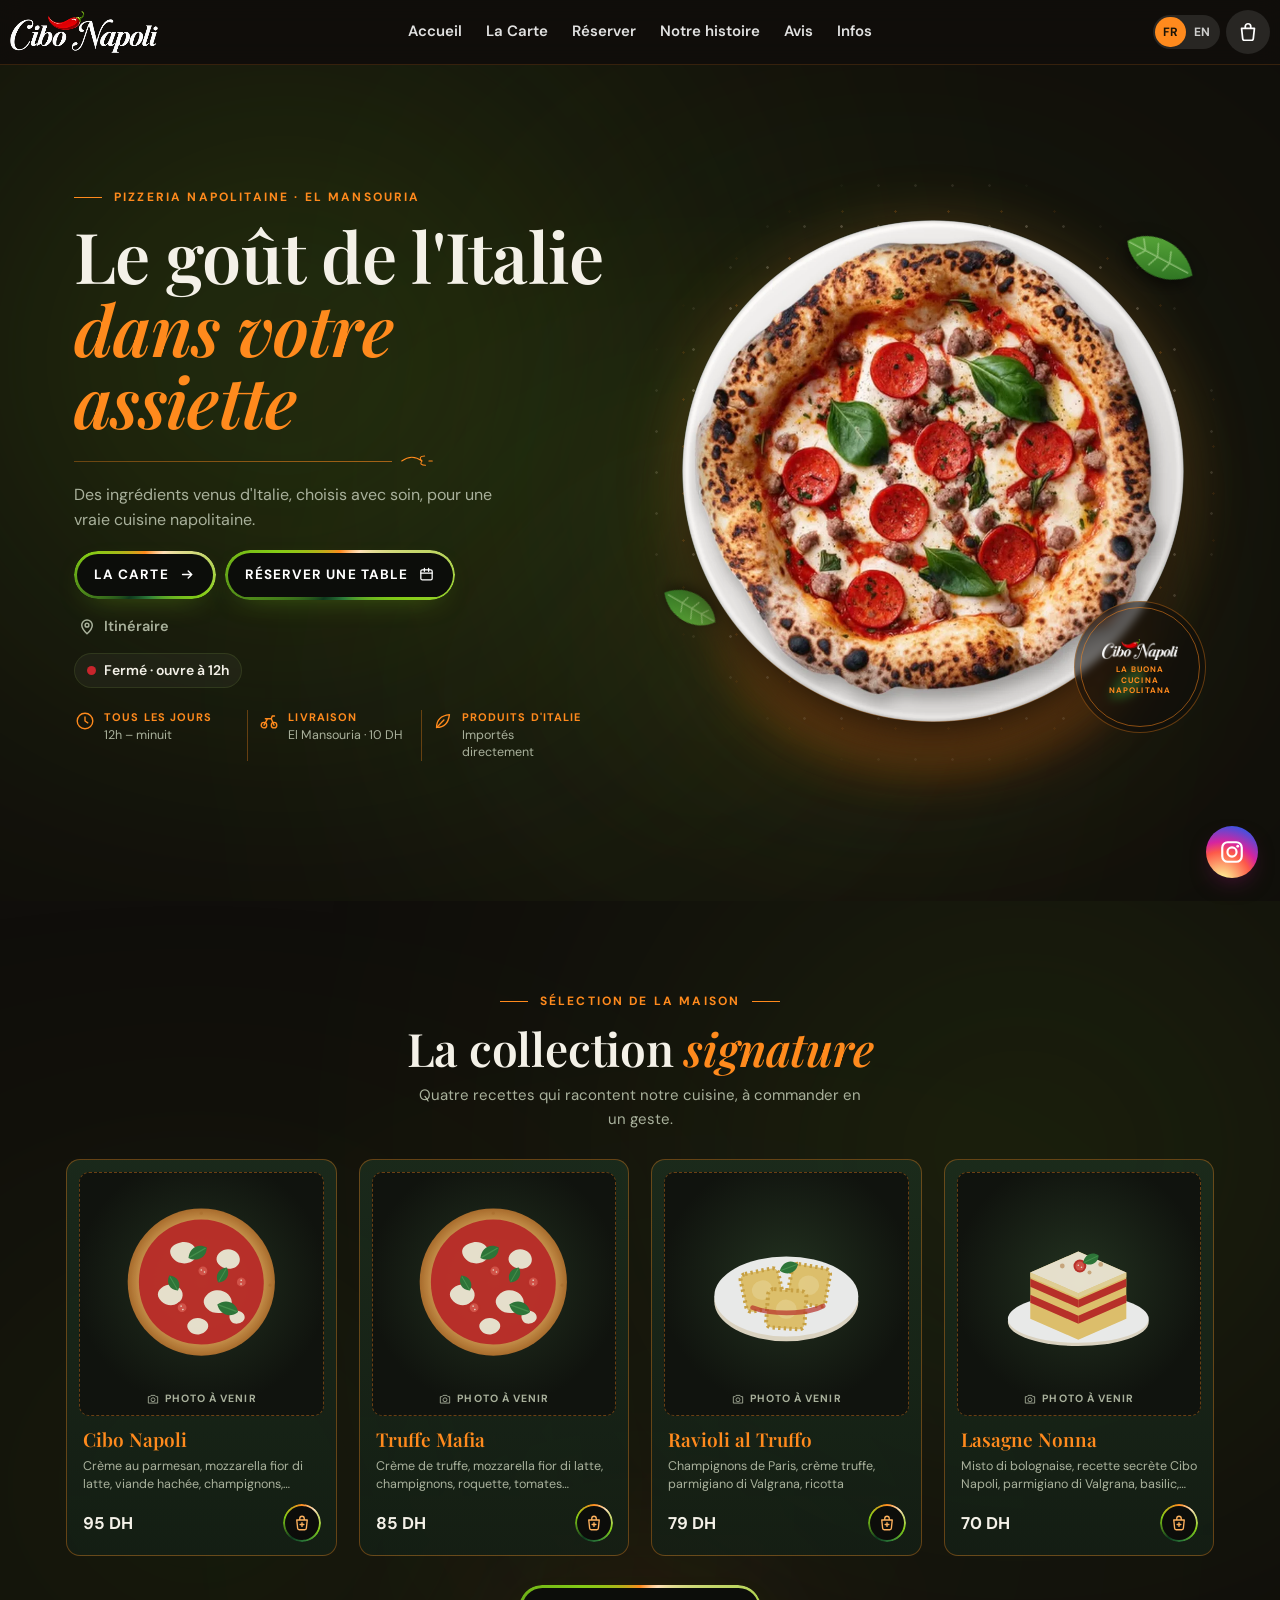
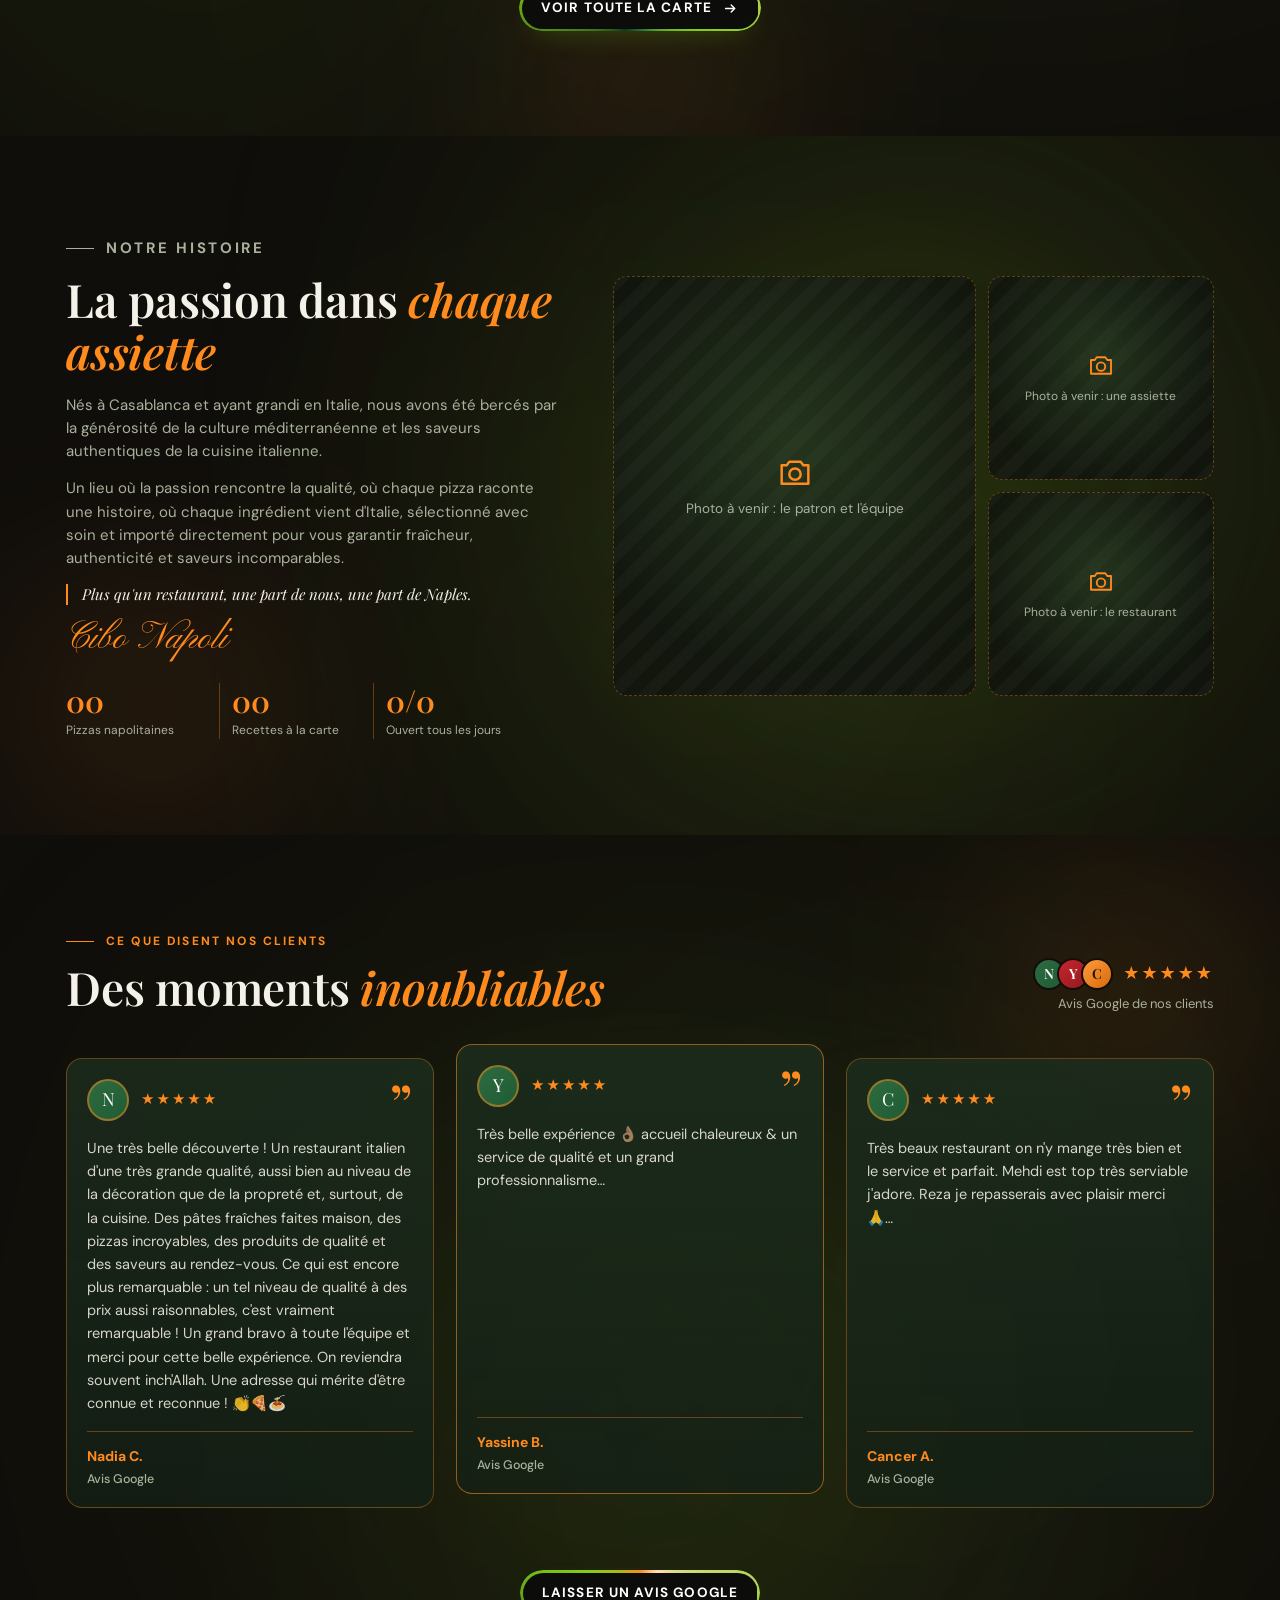
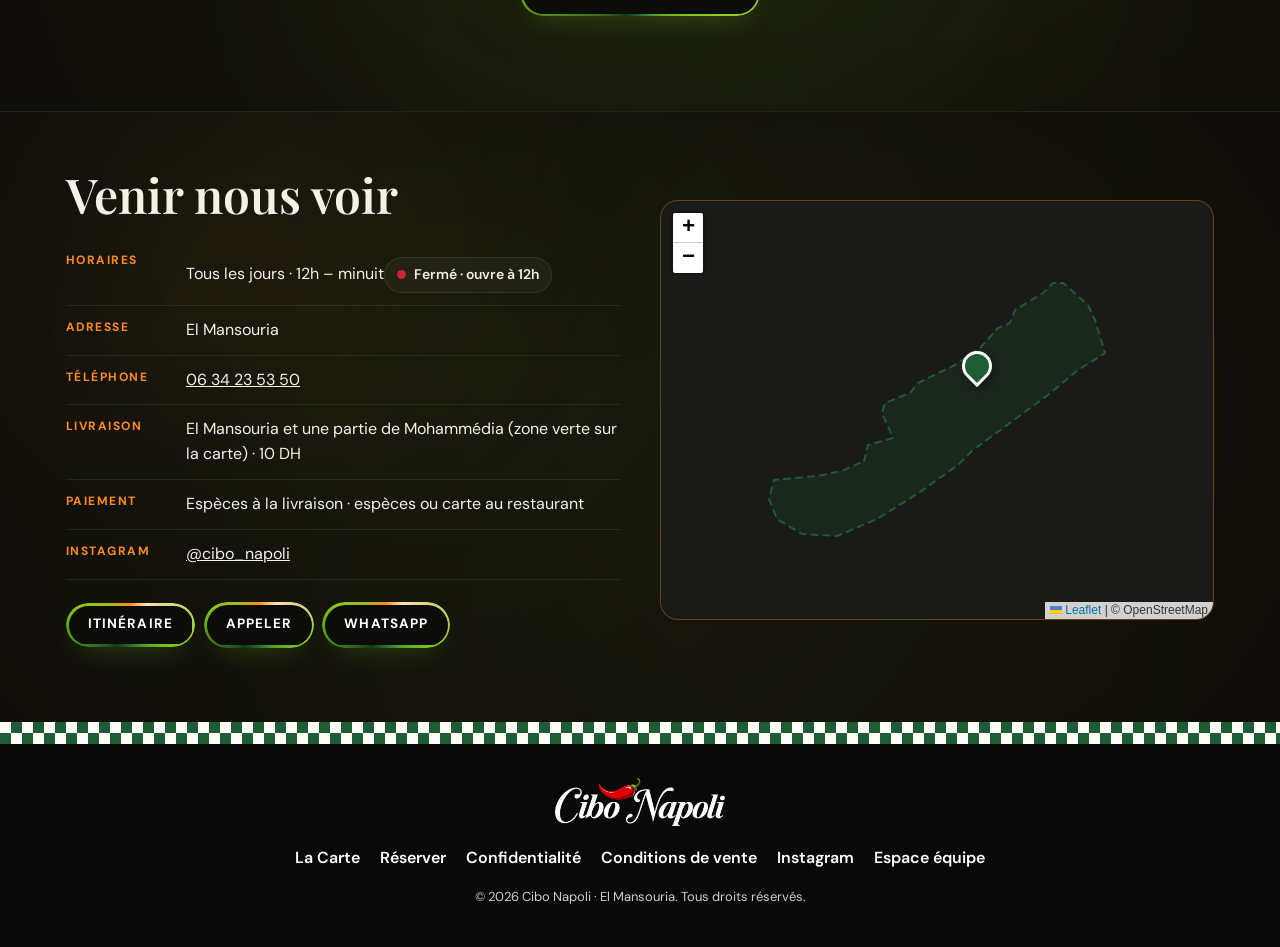
==== commit 1b1d3e64: "Intro plays on phones each time the home page opens; no dark mode; Installer in the ☰ panel; panel w" ====
--- a/index.html
+++ b/index.html
@@ -11,7 +11,6 @@
   <link rel="alternate" hreflang="x-default" href="https://cibo-napoli.vercel.app/">
   <meta name="theme-color" content="#1e5c34">
   <!-- dark mode before the first paint: the saved choice, or the phone's setting the first time -->
-  <script>try{var cnT=localStorage.getItem("cibo.theme");cnT=cnT?JSON.parse(cnT):(window.matchMedia&&matchMedia("(prefers-color-scheme: dark)").matches?"dark":"light");document.documentElement.setAttribute("data-theme",cnT)}catch(e){}</script>
 
   <meta property="og:type" content="restaurant">
   <meta property="og:site_name" content="Cibo Napoli">
@@ -594,7 +593,7 @@
        Once per visit; a tap skips it. Falls back to the logo on green if the video can't play. -->
   <div class="intro" id="intro" aria-hidden="true">
     <video class="intro__video" muted playsinline preload="auto" disablepictureinpicture disableremoteplayback></video>
-    <script>(function(v){try{var q=new URLSearchParams(location.search);if(!v||!v.canPlayType||q.get("intro")==="0"||q.get("introvideo")==="0"||sessionStorage.getItem("cibo.intro")==="1"||(window.matchMedia&&matchMedia("(prefers-reduced-motion: reduce)").matches))return;var m=v.canPlayType('video/mp4; codecs="avc1.4D401F"'),w=v.canPlayType('video/webm; codecs="vp9"');if(!m&&!w)return;var k=innerWidth>=innerHeight?"landscape":"portrait";v.dataset.kind=k;v.poster="/assets/intro/intro-poster-"+k+".jpg";v.src="/assets/intro/intro-"+k+"."+(m?"mp4":"webm")}catch(e){}})(document.currentScript.previousElementSibling)</script>
+    <script>(function(v){try{var q=new URLSearchParams(location.search);if(!v||!v.canPlayType||q.get("intro")==="0"||q.get("introvideo")==="0")return;var r=document.referrer&&new URL(document.referrer);if(r&&r.origin===location.origin&&r.pathname!==location.pathname)return;var n=performance.getEntriesByType&&performance.getEntriesByType("navigation")[0];if(n&&n.type==="back_forward")return;var m=v.canPlayType('video/mp4; codecs="avc1.4D401F"'),w=v.canPlayType('video/webm; codecs="vp9"');if(!m&&!w)return;var k=innerWidth>=innerHeight?"landscape":"portrait";v.dataset.kind=k;v.poster="/assets/intro/intro-poster-"+k+".jpg";v.src="/assets/intro/intro-"+k+"."+(m?"mp4":"webm")}catch(e){}})(document.currentScript.previousElementSibling)</script>
     <div class="intro__center">
       <img class="intro__logo" src="/assets/brand/logo-white.webp" alt="" width="640" height="182">
       <p class="intro__tag">La Buona Cucina Napolitana</p>
@@ -617,8 +616,6 @@
         <a href="/#infos" data-keep-lang data-i18n="nav.info">Infos</a>
       </nav>
       <div class="topbar__actions">
-        <button class="install-btn" type="button" data-install hidden><img src="/assets/icons/icon-192.png" alt="" width="26" height="26"><span data-i18n="nav.install">Installer</span></button>
-        <button class="icon-btn theme-btn" type="button" data-theme-toggle aria-pressed="false" data-i18n-aria="nav.dark"><svg class="theme-btn__moon" viewBox="0 0 24 24" aria-hidden="true"><path d="M20 14.5A8 8 0 0 1 9.5 4a8 8 0 1 0 10.5 10.5z" fill="none" stroke="currentColor" stroke-width="2" stroke-linejoin="round"/></svg><svg class="theme-btn__sun" viewBox="0 0 24 24" aria-hidden="true"><circle cx="12" cy="12" r="4.2" fill="none" stroke="currentColor" stroke-width="2"/><path d="M12 2.5v2.2M12 19.3v2.2M2.5 12h2.2M19.3 12h2.2M5.3 5.3l1.6 1.6M17.1 17.1l1.6 1.6M5.3 18.7l1.6-1.6M17.1 6.9l1.6-1.6" stroke="currentColor" stroke-width="2" stroke-linecap="round"/></svg></button>
         <div class="lang" role="group" data-i18n-aria="nav.lang">
           <a data-lang-link="fr" href="?">FR</a>
           <a data-lang-link="en" href="?lang=en">EN</a>
@@ -640,8 +637,6 @@
         <a href="/" data-keep-lang data-i18n="nav.home">Accueil</a>
         <a href="/commander/" data-keep-lang data-i18n="nav.order">La Carte</a>
         <a href="/reserver/" data-keep-lang data-i18n="nav.book">Réserver</a>
-        <a href="/#histoire" data-keep-lang data-i18n="nav.story">Notre histoire</a>
-        <a href="/#avis" data-keep-lang data-i18n="nav.reviews">Avis</a>
         <a href="/#infos" data-keep-lang data-i18n="nav.info">Infos</a>
       </div>
       <div class="navpanel__tools">
@@ -649,7 +644,6 @@
           <a data-lang-link="fr" href="?">Français</a>
           <a data-lang-link="en" href="?lang=en">English</a>
         </div>
-        <button class="btn btn--line btn--block theme-btn theme-btn--text" type="button" data-theme-toggle aria-pressed="false"><svg class="theme-btn__moon" viewBox="0 0 24 24" aria-hidden="true"><path d="M20 14.5A8 8 0 0 1 9.5 4a8 8 0 1 0 10.5 10.5z" fill="none" stroke="currentColor" stroke-width="2" stroke-linejoin="round"/></svg><svg class="theme-btn__sun" viewBox="0 0 24 24" aria-hidden="true"><circle cx="12" cy="12" r="4.2" fill="none" stroke="currentColor" stroke-width="2"/><path d="M12 2.5v2.2M12 19.3v2.2M2.5 12h2.2M19.3 12h2.2M5.3 5.3l1.6 1.6M17.1 17.1l1.6 1.6M5.3 18.7l1.6-1.6M17.1 6.9l1.6-1.6" stroke="currentColor" stroke-width="2" stroke-linecap="round"/></svg><span class="theme-btn__text" data-i18n="nav.dark">Mode sombre</span></button>
         <button class="btn btn--red btn--block install-btn install-btn--panel" type="button" data-install hidden><img src="/assets/icons/icon-192.png" alt="" width="26" height="26"><span data-i18n="nav.install">Installer</span></button>
       </div>
     </nav>
--- a/css/style.css
+++ b/css/style.css
@@ -560,9 +560,9 @@
   color: var(--lux-text);
   color-scheme: dark;
 }
-body[data-page="home"], body[data-page="order"] { --header-bg: #100e0b; background-color: #100e0b; }
-body[data-page="home"] .topbar, body[data-page="order"] .topbar { background: rgba(16, 14, 11, .88); -webkit-backdrop-filter: blur(12px); backdrop-filter: blur(12px); border-bottom: 1px solid rgba(255, 138, 29, .16); }
-body[data-page="home"] .topnav a[aria-current="page"], body[data-page="order"] .topnav a[aria-current="page"] { background: transparent; color: #ffb25e; box-shadow: inset 0 -2px 0 #ff8a1d; border-radius: 0; }
+body[data-page="home"], body[data-page="order"], body[data-page="book"] { --header-bg: #100e0b; background-color: #100e0b; }
+body[data-page="home"] .topbar, body[data-page="order"] .topbar, body[data-page="book"] .topbar { background: rgba(16, 14, 11, .88); -webkit-backdrop-filter: blur(12px); backdrop-filter: blur(12px); border-bottom: 1px solid rgba(255, 138, 29, .16); }
+body[data-page="home"] .topnav a[aria-current="page"], body[data-page="order"] .topnav a[aria-current="page"], body[data-page="book"] .topnav a[aria-current="page"] { background: transparent; color: #ffb25e; box-shadow: inset 0 -2px 0 #ff8a1d; border-radius: 0; }
 
 .lux-eyebrow { display: inline-flex; align-items: center; margin: 0 0 12px; font-size: 12px; font-weight: 700; letter-spacing: .18em; text-transform: uppercase; color: var(--lux-gold); }
 .lux-eyebrow::before { content: ""; width: 28px; height: 1px; margin-right: 12px; background: currentColor; }
@@ -815,7 +815,7 @@
 .info.lux .btn--green { background: var(--lux-gold); color: #1a1408; }
 .info.lux .btn--line { color: var(--lux-text); border: 1px solid var(--lux-line); }
 .info.lux .info__map { border-color: var(--lux-line); background: #1a1b18; }
-body[data-page="home"] .footer, body[data-page="order"] .footer { --footer-bg: #080908; }
+body[data-page="home"] .footer, body[data-page="order"] .footer, body[data-page="book"] .footer { --footer-bg: #080908; }
 .menu.lux .cat-tile__media::after { display: none; }
 
 /* ---------- Aura: soft glows of forest green with a touch of mandarin, blended (screen) onto the page colour ---------- */
@@ -883,7 +883,7 @@
 /* ---------- Language next to the cart, on phones too ---------- */
 .topbar .lang { display: flex; padding: 2px; }
 .topbar .lang a { padding: 6px 8px; font-size: 12px; }
-body[data-page="home"] .topbar .lang a[aria-current="true"], body[data-page="order"] .topbar .lang a[aria-current="true"] { background: #ff8a1d; color: #1a1408; }
+body[data-page="home"] .topbar .lang a[aria-current="true"], body[data-page="order"] .topbar .lang a[aria-current="true"], body[data-page="book"] .topbar .lang a[aria-current="true"] { background: #ff8a1d; color: #1a1408; }
 @media (max-width: 380px) { .topbar .lang a { padding: 6px 6px; } .brand__logo { height: 32px; } }
 
 /* ---------- Signature collection on phones: side by side, drifting slowly to the left ---------- */
@@ -915,3 +915,36 @@
 .burst { position: fixed; top: 0; left: 0; width: 0; height: 0; z-index: 200; pointer-events: none; }
 .burst span { position: absolute; line-height: 1; will-change: transform, opacity; filter: drop-shadow(0 4px 6px rgba(0, 0, 0, .35)); }
 body[data-page="order"] .footer { position: relative; z-index: 1; }
+
+/* ---------- Booking page: the same dark forest green + mandarin look ---------- */
+body[data-page="book"] {
+  --bg: #100e0b; --paper: rgba(20, 32, 22, .78); --ink: #f4f1e8; --muted: #a9b19c; --line: rgba(190, 242, 100, .14);
+  --heading: #f4f1e8; --green-text: #ffb25e; --field-bg: rgba(10, 14, 9, .7); --green-soft: rgba(132, 204, 22, .12);
+  color-scheme: dark;
+}
+.book.lux { padding: 40px 0 80px; }
+.book.lux .section-head .eyebrow { font-family: var(--sans); font-size: 12px; font-weight: 700; letter-spacing: .18em; text-transform: uppercase; color: var(--lux-gold); }
+.book.lux .section-title { font-style: normal; color: var(--lux-text); }
+.book.lux .section-title::after { content: ""; display: block; width: 44px; height: 1px; margin: 14px auto 0; background: var(--lux-gold); }
+.book.lux .section-lead { color: var(--lux-muted); }
+.book.lux .block { background: linear-gradient(180deg, var(--lux-card-2), var(--lux-card)); border-color: var(--lux-line); -webkit-backdrop-filter: blur(6px); backdrop-filter: blur(6px); }
+.book.lux .block legend { color: var(--lux-gold); font-weight: 600; }
+.book.lux .day, .book.lux .slot { background: rgba(10, 14, 9, .6); border-color: var(--lux-line-soft); color: var(--lux-text); }
+.book.lux .day[aria-pressed="true"], .book.lux .slot[aria-pressed="true"] { background: var(--lux-gold); border-color: var(--lux-gold); color: #1a1408; }
+.book.lux .day[aria-pressed="true"] .day__w { color: rgba(26, 20, 8, .75); }
+.book.lux .seg { background: rgba(10, 14, 9, .6); border-color: var(--lux-line-soft); }
+.book.lux .seg input:checked + span { background: var(--lux-gold); color: #1a1408; }
+.book.lux .stepper { background: rgba(10, 14, 9, .6); border-color: var(--lux-line); }
+.book.lux .stepper button { color: var(--lux-gold); }
+.book.lux .field input, .book.lux .field textarea { color: var(--lux-text); border-color: var(--lux-line-soft); }
+.book.lux .field input:focus, .book.lux .field textarea:focus { border-color: var(--lux-gold); box-shadow: 0 0 0 3px rgba(255, 138, 29, .18); }
+.book.lux input[type="date"]::-webkit-calendar-picker-indicator { filter: invert(1); }
+.book.lux .order__legal a { color: var(--lux-gold-2); }
+.book.lux .book__done { background: linear-gradient(180deg, var(--lux-card-2), var(--lux-card)); border-color: var(--lux-line); }
+.book.lux .book__done-icon { background: var(--lux-gold); color: #1a1408; }
+.book.lux .book__done h2 { color: var(--lux-text); }
+.book.lux .tracker__grazie { color: var(--lux-gold); }
+/* the ☰ panel in the site's colours */
+.navpanel__links a[aria-current="page"] { box-shadow: inset 4px 0 0 #ff8a1d; }
+.navpanel__tools .install-btn--panel { background: #ff8a1d; color: #1a1408; }
+.navpanel__tools .lang a[aria-current="true"] { background: #ff8a1d; color: #1a1408; }
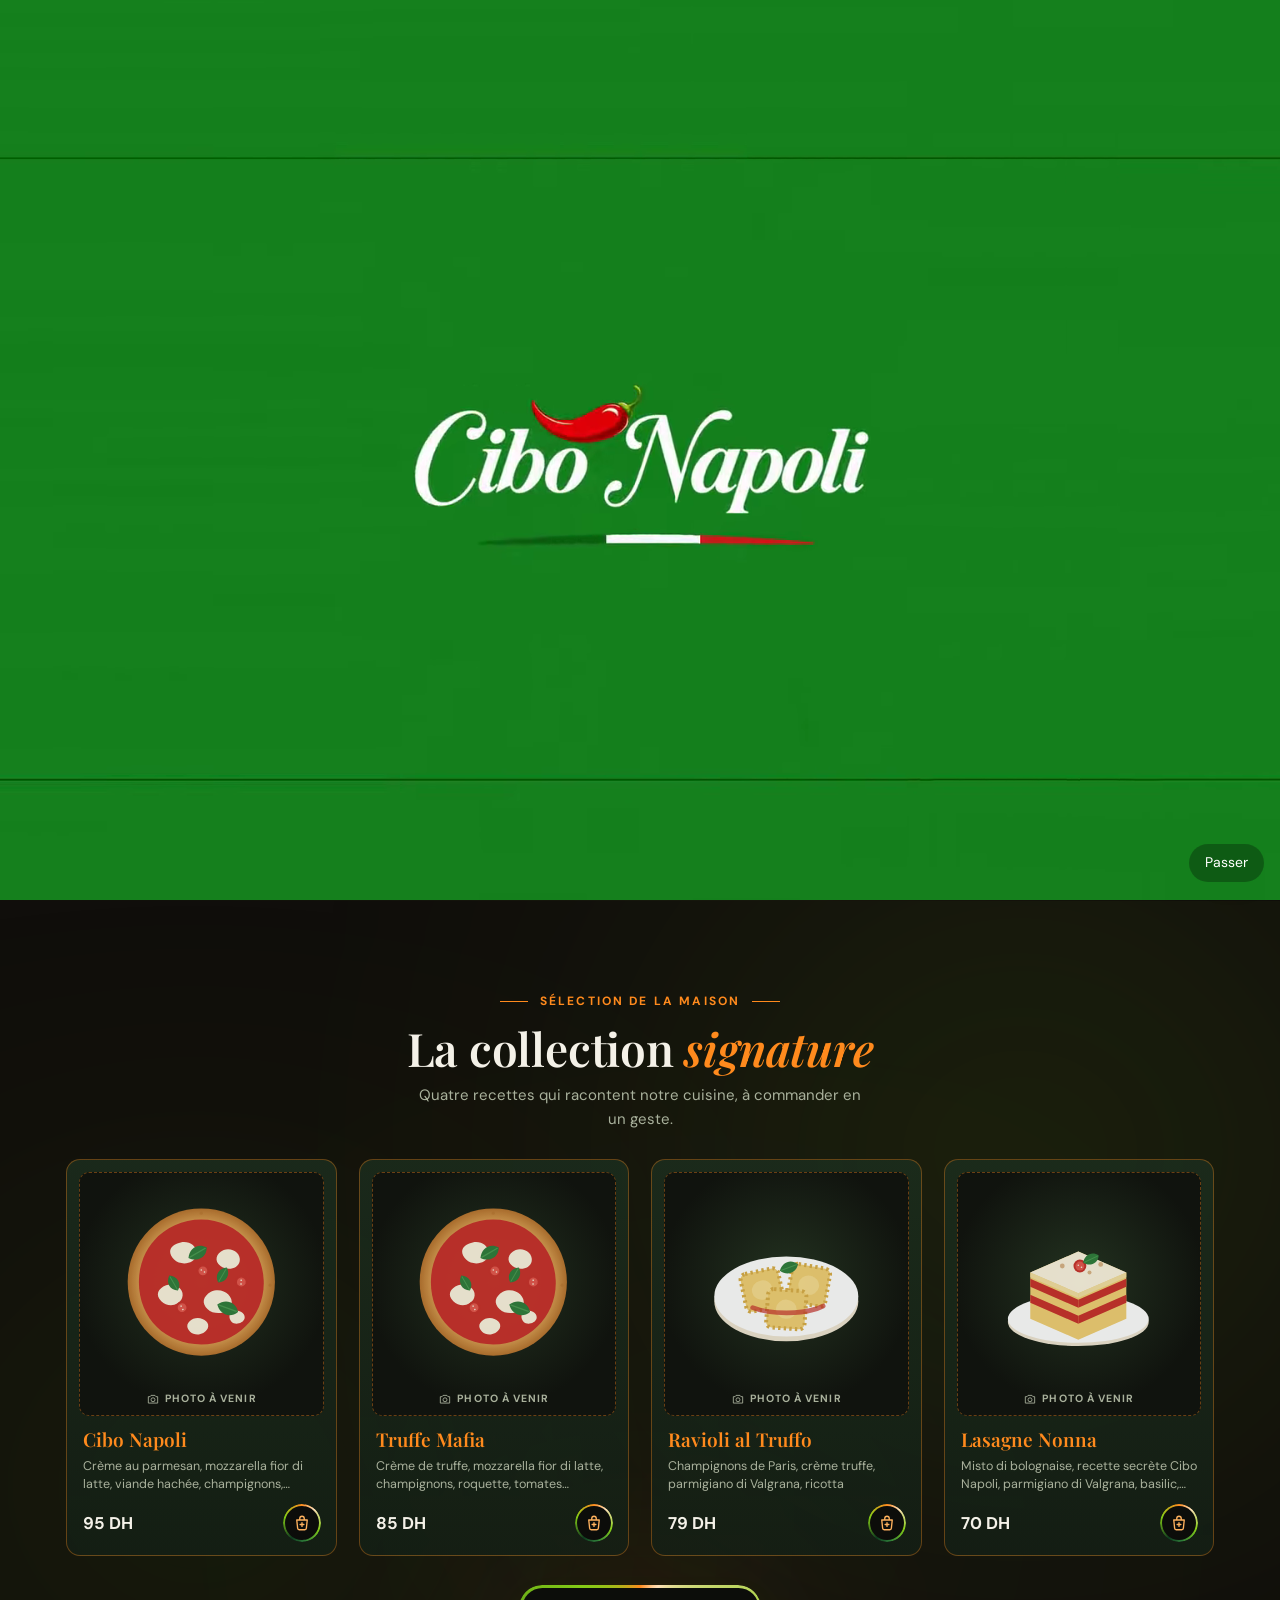
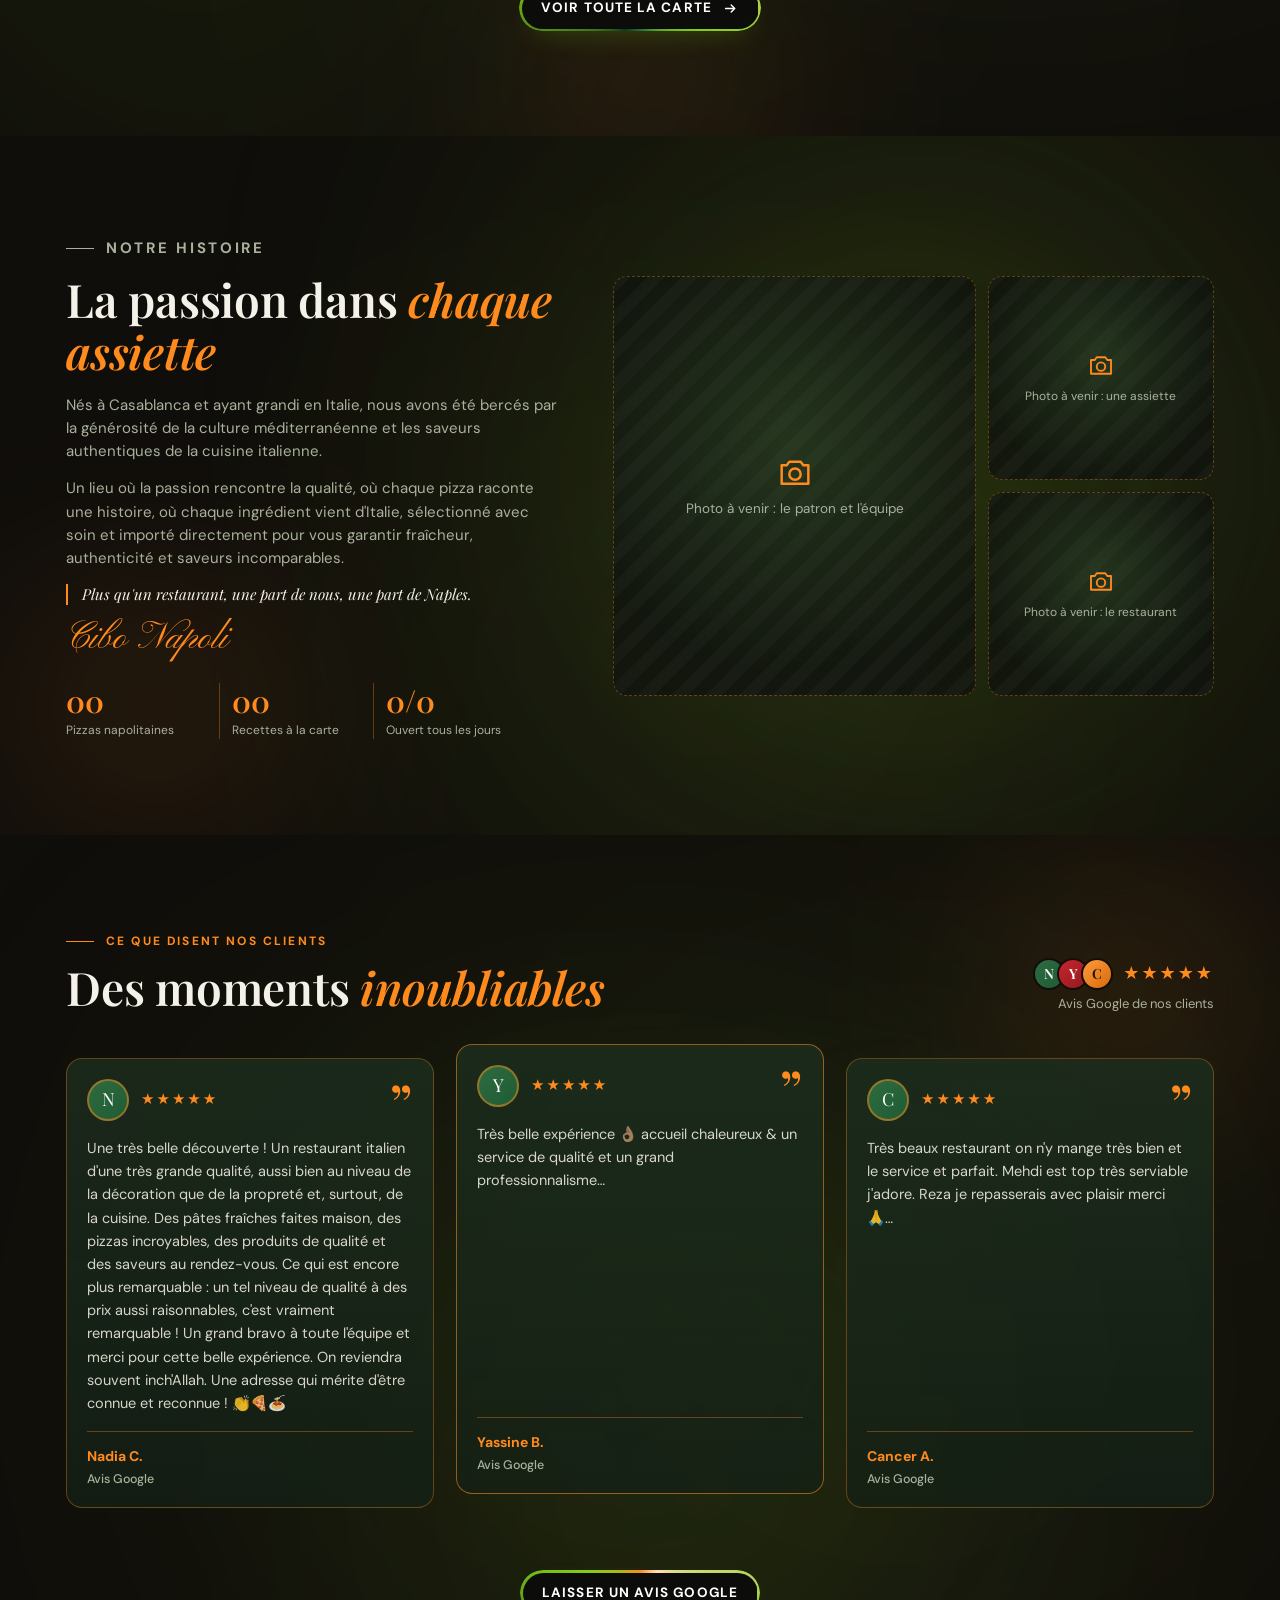
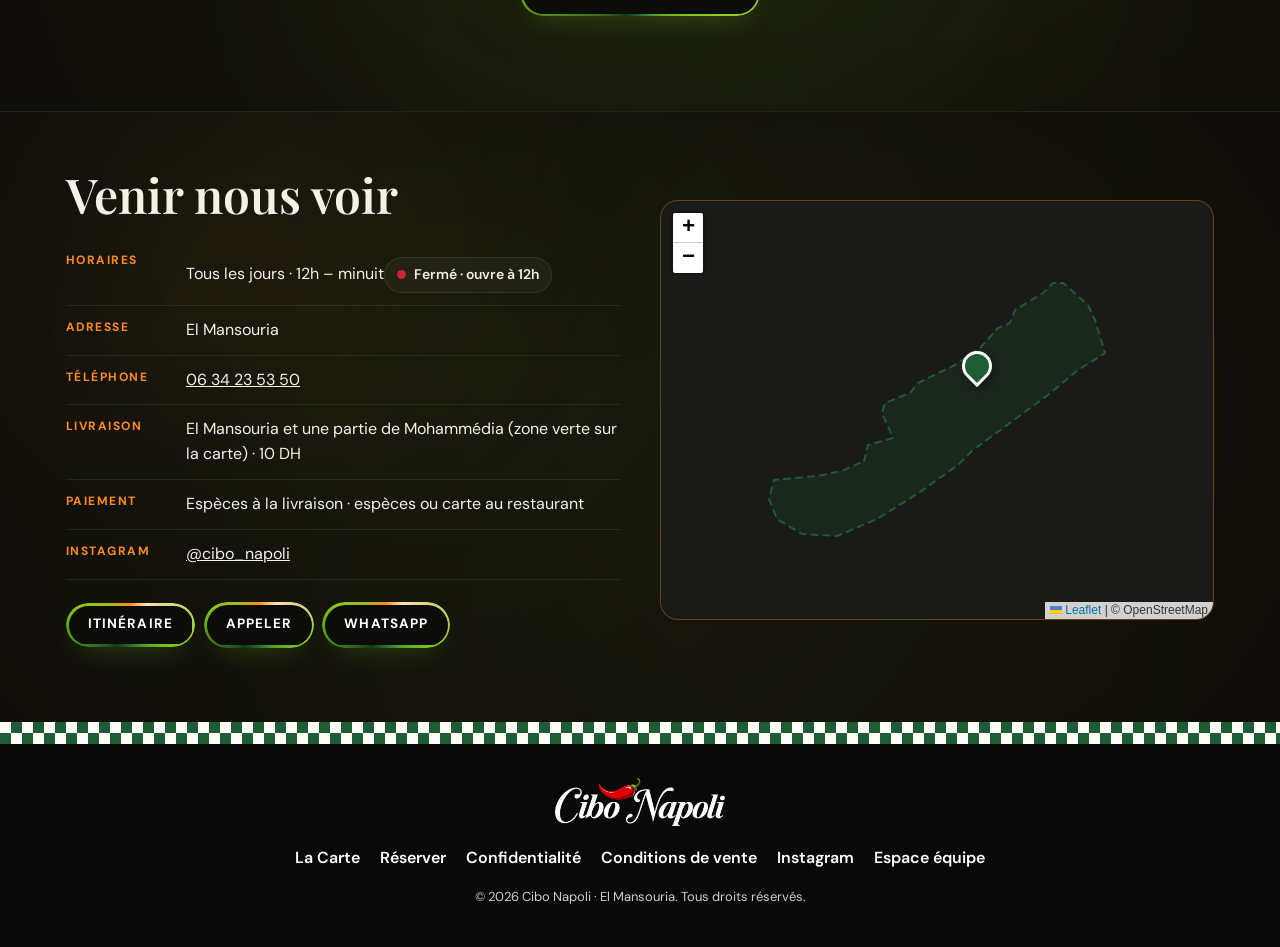
==== commit ae0bd8ca: "Bump versions (v5, sw cn-v5) Co-Authored-By: Claude Opus 5.5 <noreply@anthropic.com> Claude-Session:" ====
--- a/index.html
+++ b/index.html
@@ -38,7 +38,7 @@
   <link rel="preload" as="image" href="/assets/brand/logo-white.webp" fetchpriority="high">
   <link rel="preload" as="image" href="/assets/hero/pizza-plate-480.webp" media="(max-width: 899px)">
   <link rel="preload" as="image" href="/assets/hero/pizza-plate.webp" media="(min-width: 900px)">
-  <link rel="stylesheet" href="/css/style.css?v=4">
+  <link rel="stylesheet" href="/css/style.css?v=5">
   <noscript><style>.intro{display:none}</style></noscript>
 
   <!-- SCHEMA:START (generated by tools/build-seo.js from js/config.js and js/menu-data.js; do not edit by hand) -->
@@ -803,14 +803,14 @@
   <div class="toast" id="toast" role="status" aria-live="polite"></div>
   <noscript><p class="noscript">Activez JavaScript pour commander, ou appelez le 06 34 23 53 50.</p></noscript>
 
-  <script src="/js/intro.js?v=4"></script>
+  <script src="/js/intro.js?v=5"></script>
   <script src="/js/config.js?v=4"></script>
-  <script src="/js/i18n.js?v=4"></script>
+  <script src="/js/i18n.js?v=5"></script>
   <script src="/js/reviews.js?v=2"></script>
   <script src="/js/menu-data.js?v=2"></script>
   <script src="/js/art.js?v=2"></script>
   <script src="/js/orders.js?v=2"></script>
-  <script src="/js/common.js?v=4"></script>
+  <script src="/js/common.js?v=5"></script>
   <script src="/js/home.js?v=4"></script>
 </body>
 </html>
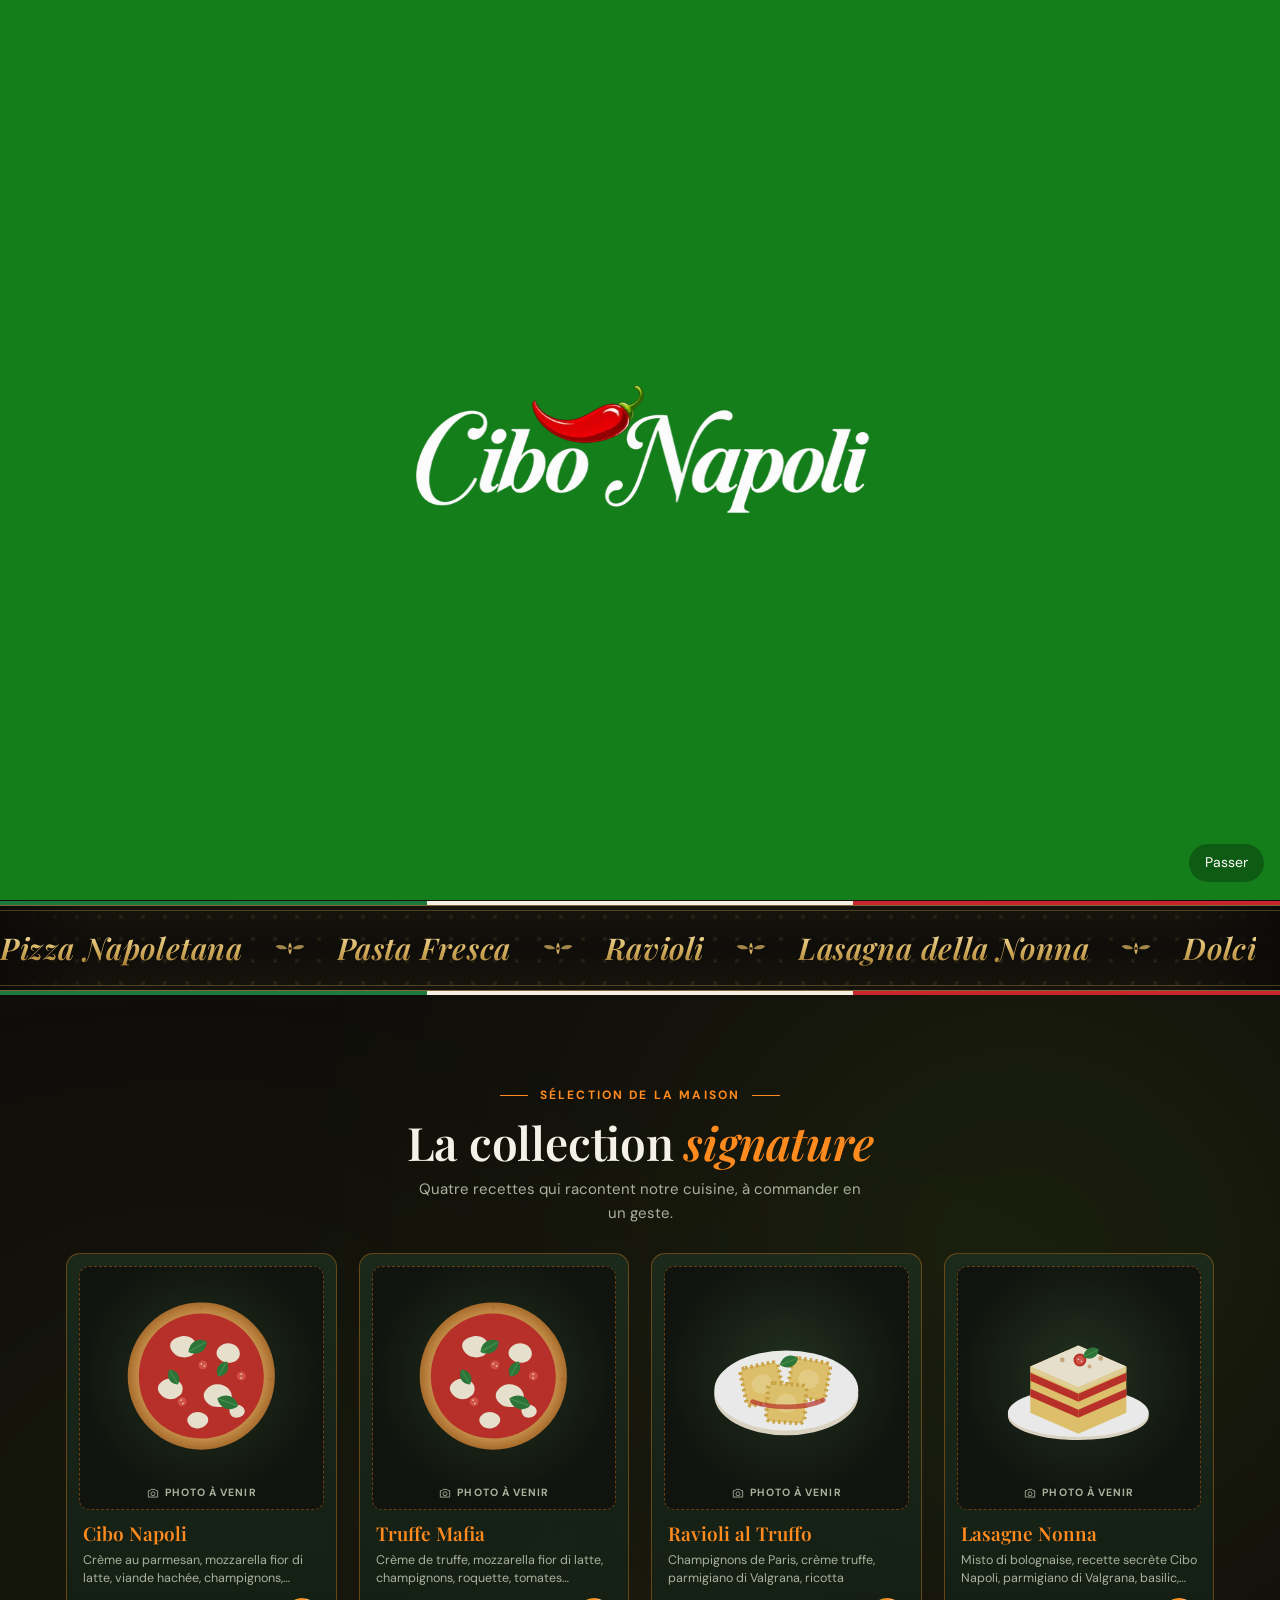
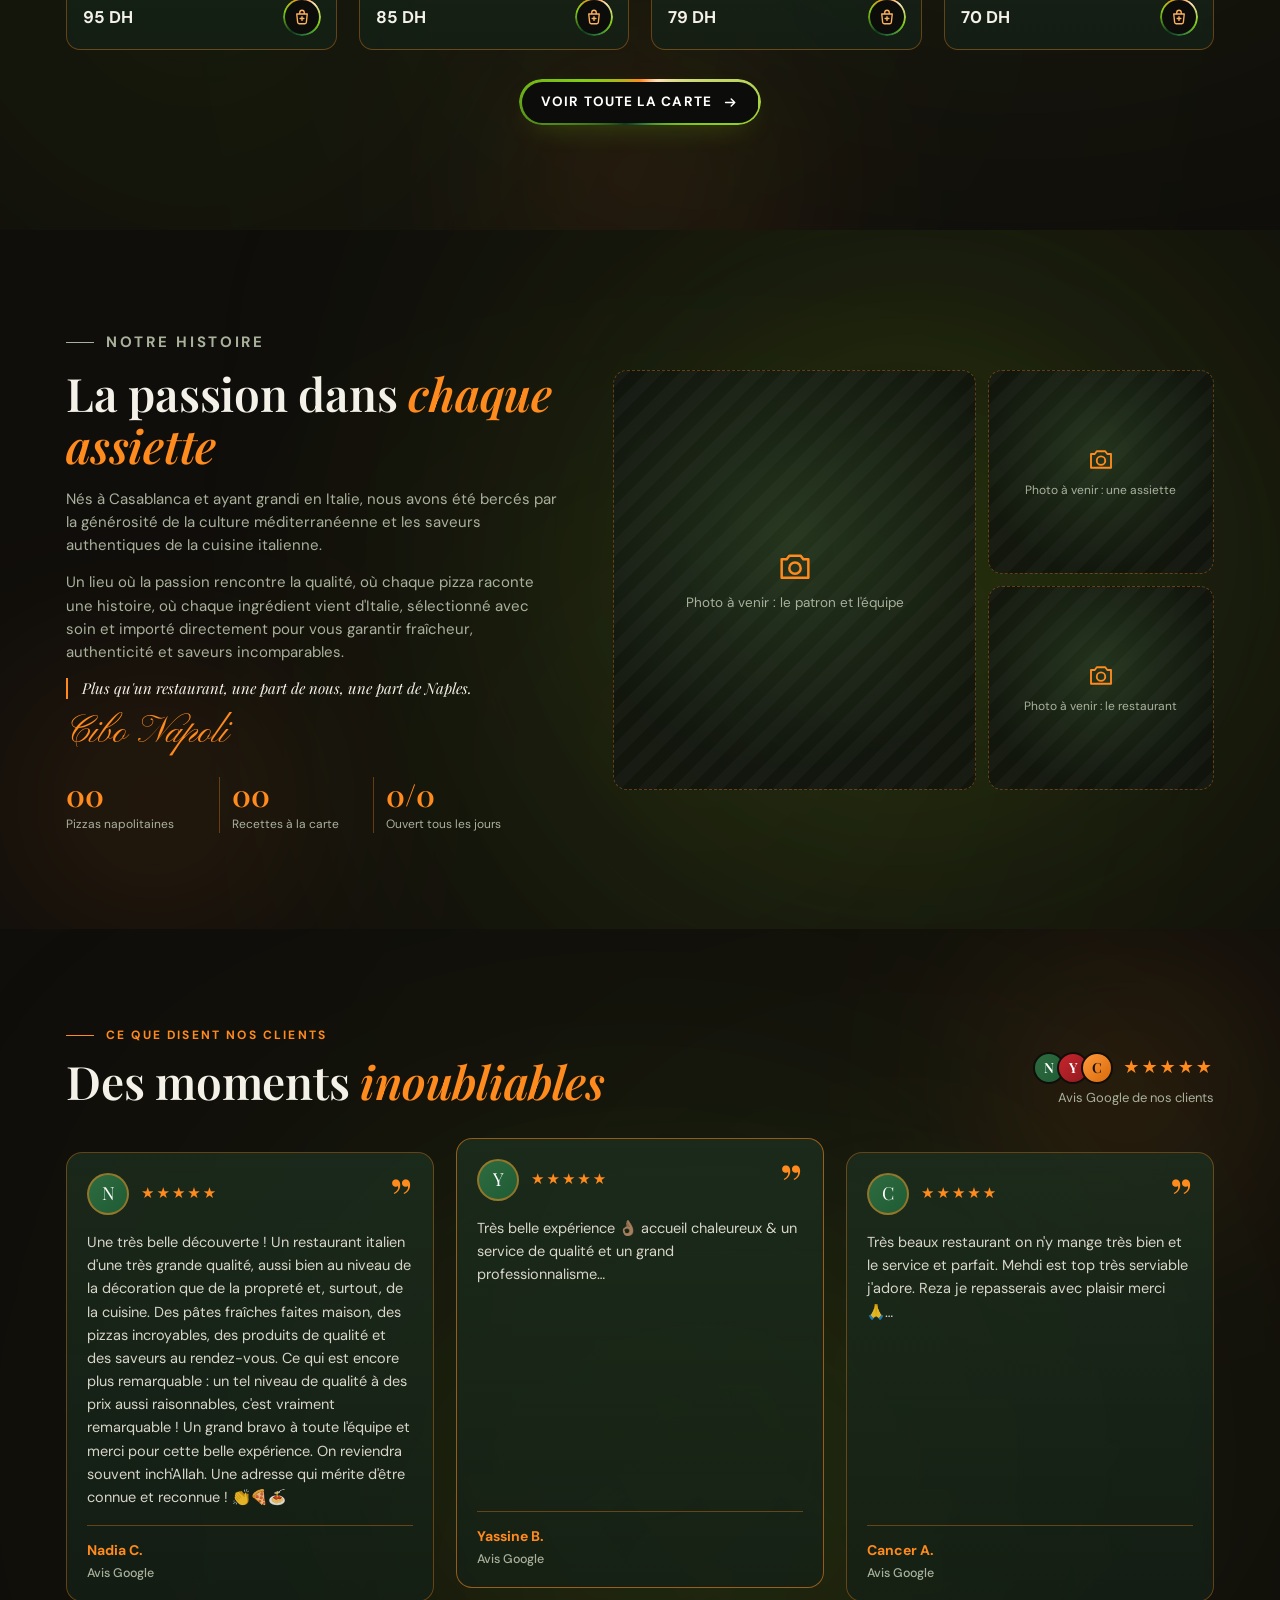
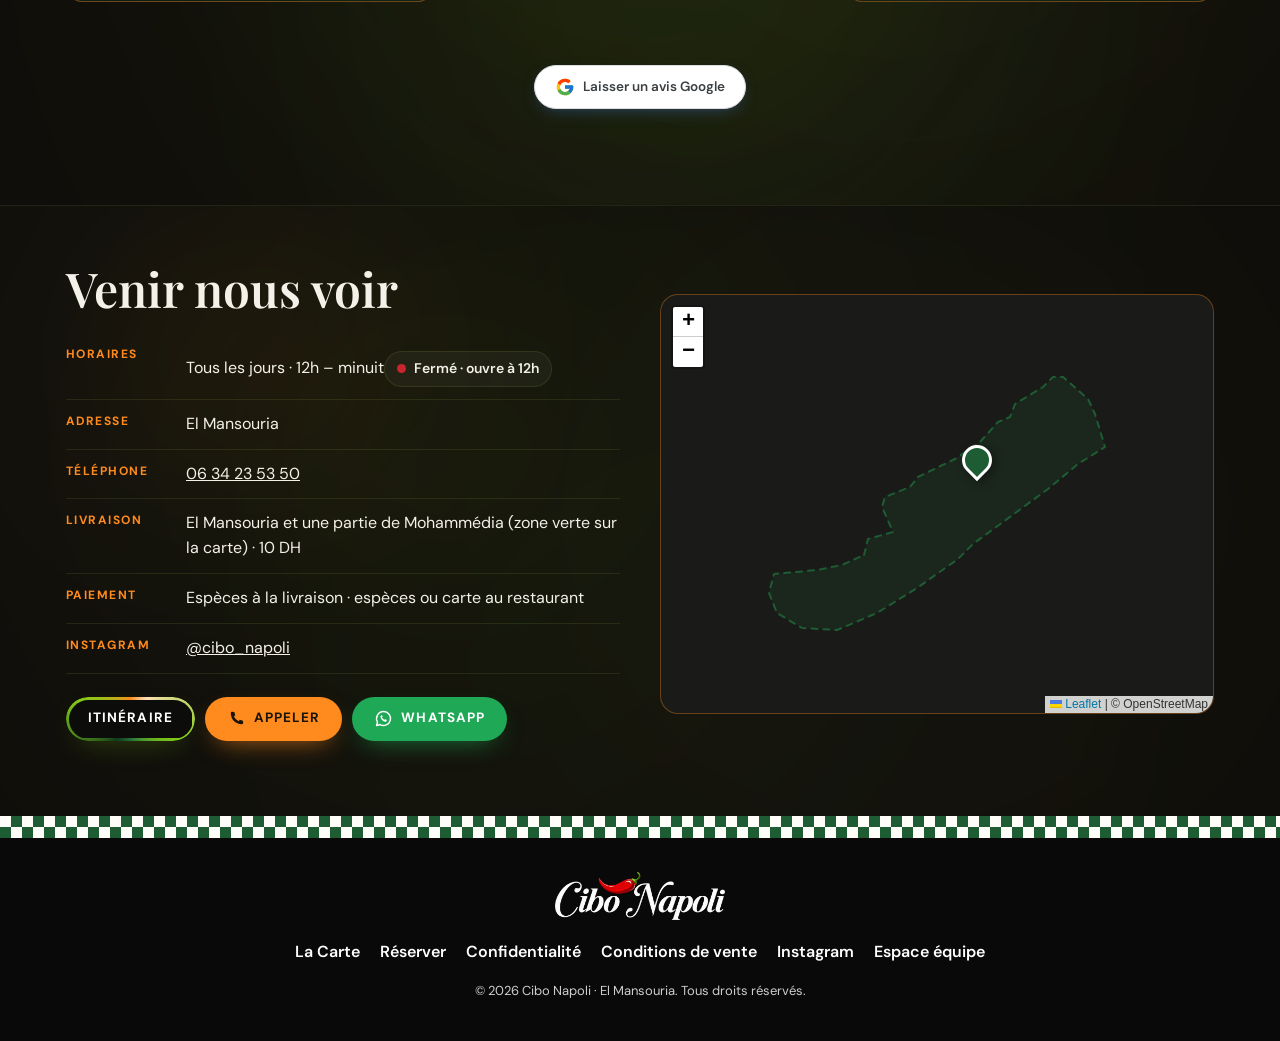
==== commit 7b71a433: "Phone intro like the computer one, one menu category at a time, coloured buttons, Italian band, swip" ====
--- a/index.html
+++ b/index.html
@@ -38,7 +38,7 @@
   <link rel="preload" as="image" href="/assets/brand/logo-white.webp" fetchpriority="high">
   <link rel="preload" as="image" href="/assets/hero/pizza-plate-480.webp" media="(max-width: 899px)">
   <link rel="preload" as="image" href="/assets/hero/pizza-plate.webp" media="(min-width: 900px)">
-  <link rel="stylesheet" href="/css/style.css?v=5">
+  <link rel="stylesheet" href="/css/style.css?v=6">
   <noscript><style>.intro{display:none}</style></noscript>
 
   <!-- SCHEMA:START (generated by tools/build-seo.js from js/config.js and js/menu-data.js; do not edit by hand) -->
@@ -593,7 +593,7 @@
        Once per visit; a tap skips it. Falls back to the logo on green if the video can't play. -->
   <div class="intro" id="intro" aria-hidden="true">
     <video class="intro__video" muted playsinline preload="auto" disablepictureinpicture disableremoteplayback></video>
-    <script>(function(v){try{var q=new URLSearchParams(location.search);if(!v||!v.canPlayType||q.get("intro")==="0"||q.get("introvideo")==="0")return;var r=document.referrer&&new URL(document.referrer);if(r&&r.origin===location.origin&&r.pathname!==location.pathname)return;var n=performance.getEntriesByType&&performance.getEntriesByType("navigation")[0];if(n&&n.type==="back_forward")return;var m=v.canPlayType('video/mp4; codecs="avc1.4D401F"'),w=v.canPlayType('video/webm; codecs="vp9"');if(!m&&!w)return;var k=innerWidth>=innerHeight?"landscape":"portrait";v.dataset.kind=k;v.poster="/assets/intro/intro-poster-"+k+".jpg";v.src="/assets/intro/intro-"+k+"."+(m?"mp4":"webm")}catch(e){}})(document.currentScript.previousElementSibling)</script>
+    <script>(function(v){try{var q=new URLSearchParams(location.search);if(!v||!v.canPlayType||q.get("intro")==="0"||q.get("introvideo")==="0")return;var r=document.referrer&&new URL(document.referrer);if(r&&r.origin===location.origin&&r.pathname!==location.pathname)return;var n=performance.getEntriesByType&&performance.getEntriesByType("navigation")[0];if(n&&n.type==="back_forward")return;var m=v.canPlayType('video/mp4; codecs="avc1.4D401F"'),w=v.canPlayType('video/webm; codecs="vp9"');if(!m&&!w)return;var k=innerWidth>=innerHeight?"landscape":"portrait";v.dataset.kind=k;var f=k==="portrait"?"portrait-v2":k;v.poster="/assets/intro/intro-poster-"+f+".jpg";v.src="/assets/intro/intro-"+f+"."+(m?"mp4":"webm")}catch(e){}})(document.currentScript.previousElementSibling)</script>
     <div class="intro__center">
       <img class="intro__logo" src="/assets/brand/logo-white.webp" alt="" width="640" height="182">
       <p class="intro__tag">La Buona Cucina Napolitana</p>
@@ -660,7 +660,7 @@
           <div class="lux-rule" aria-hidden="true"><svg viewBox="0 0 40 14"><path d="M2 7c8-6 16-6 24 0M26 7c-4-4-2-6 3-6M26 7c-3 3-1 5 4 5M34 7h4" fill="none" stroke="currentColor" stroke-width="1.2" stroke-linecap="round"/></svg></div>
           <p class="hero__lead" data-i18n="hero.lead">Des ingrédients venus d'Italie, choisis avec soin, pour une vraie cuisine napolitaine.</p>
           <div class="hero__cta">
-            <a class="btn btn--gold" href="/commander/" data-keep-lang><span data-i18n="hero.order">La Carte</span><svg class="btn__arrow" viewBox="0 0 24 24" aria-hidden="true"><path d="M5 12h13M13 7l5 5-5 5" fill="none" stroke="currentColor" stroke-width="2" stroke-linecap="round" stroke-linejoin="round"/></svg></a>
+            <a class="btn btn--gold btn--menu" href="/commander/" data-keep-lang><svg class="btn__icon" viewBox="0 0 24 24" aria-hidden="true"><path d="M3.5 5.5c2.8-1.2 5.6-1 8.5.9 2.9-1.9 5.7-2.1 8.5-.9v13c-2.8-1.2-5.6-1-8.5.9-2.9-1.9-5.7-2.1-8.5-.9z" fill="none" stroke="currentColor" stroke-width="1.8" stroke-linejoin="round"/><path d="M12 6.4v13M6.3 9.3c1.3-.3 2.5-.2 3.6.3M6.3 12.3c1.3-.3 2.5-.2 3.6.3M14.1 9.6c1.1-.5 2.3-.6 3.6-.3M14.1 12.6c1.1-.5 2.3-.6 3.6-.3" fill="none" stroke="currentColor" stroke-width="1.5" stroke-linecap="round"/></svg><span data-i18n="hero.order">La Carte</span></a>
             <a class="btn btn--outline" href="/reserver/" data-keep-lang><span data-i18n="hero.reserve">Réserver une table</span><svg class="btn__arrow" viewBox="0 0 24 24" aria-hidden="true"><rect x="4" y="5.5" width="16" height="14" rx="2" fill="none" stroke="currentColor" stroke-width="1.8"/><path d="M4 10h16M9 3.5v4M15 3.5v4" stroke="currentColor" stroke-width="1.8" stroke-linecap="round"/></svg></a>
             <a class="btn btn--text hero__wide" data-maps href="#" target="_blank" rel="noopener">
               <svg viewBox="0 0 24 24" aria-hidden="true"><path d="M12 21s-7-6.2-7-11.5a7 7 0 0 1 14 0C19 14.8 12 21 12 21z" fill="none" stroke="currentColor" stroke-width="2" stroke-linejoin="round"/><circle cx="12" cy="9.5" r="2.5" fill="none" stroke="currentColor" stroke-width="2"/></svg>
@@ -673,6 +673,16 @@
         <div class="hero__media" id="hero-media"></div>
       </div>
     </section>
+
+    <!-- An Italian band between the hero and the signature collection: gold hairlines, the tricolore, the words of
+         the house drifting slowly (still with « reduce motion »). Decorative only. -->
+    <div class="itband" aria-hidden="true">
+      <div class="itband__tri"><i></i><i></i><i></i></div>
+      <div class="itband__body">
+        <div class="itband__run"><span class="itband__word">Pizza Napoletana</span><svg class="itband__orn" viewBox="0 0 40 20" aria-hidden="true"><path d="M20 3c2.6 3 2.6 11 0 14-2.6-3-2.6-11 0-14z" fill="currentColor"/><path d="M17 10c-4-4-9-5-14-3 3 4 8 5 14 3zM23 10c4-4 9-5 14-3-3 4-8 5-14 3z" fill="currentColor" opacity=".75"/><circle cx="20" cy="10" r="1.6" fill="#1a1408"/></svg><span class="itband__word">Pasta Fresca</span><svg class="itband__orn" viewBox="0 0 40 20" aria-hidden="true"><path d="M20 3c2.6 3 2.6 11 0 14-2.6-3-2.6-11 0-14z" fill="currentColor"/><path d="M17 10c-4-4-9-5-14-3 3 4 8 5 14 3zM23 10c4-4 9-5 14-3-3 4-8 5-14 3z" fill="currentColor" opacity=".75"/><circle cx="20" cy="10" r="1.6" fill="#1a1408"/></svg><span class="itband__word">Ravioli</span><svg class="itband__orn" viewBox="0 0 40 20" aria-hidden="true"><path d="M20 3c2.6 3 2.6 11 0 14-2.6-3-2.6-11 0-14z" fill="currentColor"/><path d="M17 10c-4-4-9-5-14-3 3 4 8 5 14 3zM23 10c4-4 9-5 14-3-3 4-8 5-14 3z" fill="currentColor" opacity=".75"/><circle cx="20" cy="10" r="1.6" fill="#1a1408"/></svg><span class="itband__word">Lasagna della Nonna</span><svg class="itband__orn" viewBox="0 0 40 20" aria-hidden="true"><path d="M20 3c2.6 3 2.6 11 0 14-2.6-3-2.6-11 0-14z" fill="currentColor"/><path d="M17 10c-4-4-9-5-14-3 3 4 8 5 14 3zM23 10c4-4 9-5 14-3-3 4-8 5-14 3z" fill="currentColor" opacity=".75"/><circle cx="20" cy="10" r="1.6" fill="#1a1408"/></svg><span class="itband__word">Dolci</span><svg class="itband__orn" viewBox="0 0 40 20" aria-hidden="true"><path d="M20 3c2.6 3 2.6 11 0 14-2.6-3-2.6-11 0-14z" fill="currentColor"/><path d="M17 10c-4-4-9-5-14-3 3 4 8 5 14 3zM23 10c4-4 9-5 14-3-3 4-8 5-14 3z" fill="currentColor" opacity=".75"/><circle cx="20" cy="10" r="1.6" fill="#1a1408"/></svg><span class="itband__word">Dal cuore di Napoli</span><svg class="itband__orn" viewBox="0 0 40 20" aria-hidden="true"><path d="M20 3c2.6 3 2.6 11 0 14-2.6-3-2.6-11 0-14z" fill="currentColor"/><path d="M17 10c-4-4-9-5-14-3 3 4 8 5 14 3zM23 10c4-4 9-5 14-3-3 4-8 5-14 3z" fill="currentColor" opacity=".75"/><circle cx="20" cy="10" r="1.6" fill="#1a1408"/></svg><span class="itband__word">La Buona Cucina Napolitana</span><svg class="itband__orn" viewBox="0 0 40 20" aria-hidden="true"><path d="M20 3c2.6 3 2.6 11 0 14-2.6-3-2.6-11 0-14z" fill="currentColor"/><path d="M17 10c-4-4-9-5-14-3 3 4 8 5 14 3zM23 10c4-4 9-5 14-3-3 4-8 5-14 3z" fill="currentColor" opacity=".75"/><circle cx="20" cy="10" r="1.6" fill="#1a1408"/></svg><span class="itband__word">Pizza Napoletana</span><svg class="itband__orn" viewBox="0 0 40 20" aria-hidden="true"><path d="M20 3c2.6 3 2.6 11 0 14-2.6-3-2.6-11 0-14z" fill="currentColor"/><path d="M17 10c-4-4-9-5-14-3 3 4 8 5 14 3zM23 10c4-4 9-5 14-3-3 4-8 5-14 3z" fill="currentColor" opacity=".75"/><circle cx="20" cy="10" r="1.6" fill="#1a1408"/></svg><span class="itband__word">Pasta Fresca</span><svg class="itband__orn" viewBox="0 0 40 20" aria-hidden="true"><path d="M20 3c2.6 3 2.6 11 0 14-2.6-3-2.6-11 0-14z" fill="currentColor"/><path d="M17 10c-4-4-9-5-14-3 3 4 8 5 14 3zM23 10c4-4 9-5 14-3-3 4-8 5-14 3z" fill="currentColor" opacity=".75"/><circle cx="20" cy="10" r="1.6" fill="#1a1408"/></svg><span class="itband__word">Ravioli</span><svg class="itband__orn" viewBox="0 0 40 20" aria-hidden="true"><path d="M20 3c2.6 3 2.6 11 0 14-2.6-3-2.6-11 0-14z" fill="currentColor"/><path d="M17 10c-4-4-9-5-14-3 3 4 8 5 14 3zM23 10c4-4 9-5 14-3-3 4-8 5-14 3z" fill="currentColor" opacity=".75"/><circle cx="20" cy="10" r="1.6" fill="#1a1408"/></svg><span class="itband__word">Lasagna della Nonna</span><svg class="itband__orn" viewBox="0 0 40 20" aria-hidden="true"><path d="M20 3c2.6 3 2.6 11 0 14-2.6-3-2.6-11 0-14z" fill="currentColor"/><path d="M17 10c-4-4-9-5-14-3 3 4 8 5 14 3zM23 10c4-4 9-5 14-3-3 4-8 5-14 3z" fill="currentColor" opacity=".75"/><circle cx="20" cy="10" r="1.6" fill="#1a1408"/></svg><span class="itband__word">Dolci</span><svg class="itband__orn" viewBox="0 0 40 20" aria-hidden="true"><path d="M20 3c2.6 3 2.6 11 0 14-2.6-3-2.6-11 0-14z" fill="currentColor"/><path d="M17 10c-4-4-9-5-14-3 3 4 8 5 14 3zM23 10c4-4 9-5 14-3-3 4-8 5-14 3z" fill="currentColor" opacity=".75"/><circle cx="20" cy="10" r="1.6" fill="#1a1408"/></svg><span class="itband__word">Dal cuore di Napoli</span><svg class="itband__orn" viewBox="0 0 40 20" aria-hidden="true"><path d="M20 3c2.6 3 2.6 11 0 14-2.6-3-2.6-11 0-14z" fill="currentColor"/><path d="M17 10c-4-4-9-5-14-3 3 4 8 5 14 3zM23 10c4-4 9-5 14-3-3 4-8 5-14 3z" fill="currentColor" opacity=".75"/><circle cx="20" cy="10" r="1.6" fill="#1a1408"/></svg><span class="itband__word">La Buona Cucina Napolitana</span><svg class="itband__orn" viewBox="0 0 40 20" aria-hidden="true"><path d="M20 3c2.6 3 2.6 11 0 14-2.6-3-2.6-11 0-14z" fill="currentColor"/><path d="M17 10c-4-4-9-5-14-3 3 4 8 5 14 3zM23 10c4-4 9-5 14-3-3 4-8 5-14 3z" fill="currentColor" opacity=".75"/><circle cx="20" cy="10" r="1.6" fill="#1a1408"/></svg></div>
+      </div>
+      <div class="itband__tri"><i></i><i></i><i></i></div>
+    </div>
 
     <!-- Signature collection: 4 dishes from the menu (js/config.js → signature), photos when they arrive -->
     <section class="sig lux" id="signature" aria-labelledby="sig-title">
@@ -730,7 +740,7 @@
           <button class="xp__arrow xp__arrow--next" type="button" data-xp="1" data-i18n-aria="reviews.next"><svg viewBox="0 0 24 24" aria-hidden="true"><path d="M9 6l6 6-6 6" fill="none" stroke="currentColor" stroke-width="2" stroke-linecap="round" stroke-linejoin="round"/></svg></button>
         </div>
         <div class="xp__dots" id="xp-dots"></div>
-        <p class="center"><a class="btn btn--outline" data-review-link href="#" target="_blank" rel="noopener" data-i18n="reviews.write">Laisser un avis Google</a></p>
+        <p class="center"><a class="btn btn--google" data-review-link href="#" target="_blank" rel="noopener"><svg class="btn__icon btn__icon--g" viewBox="0 0 48 48" aria-hidden="true"><path fill="#FFC107" d="M43.6 20.5H42V20H24v8h11.3C33.7 32.7 29.2 36 24 36c-6.6 0-12-5.4-12-12s5.4-12 12-12c3.1 0 5.8 1.2 7.9 3.1l5.7-5.7C34 6.1 29.3 4 24 4 12.9 4 4 12.9 4 24s8.9 20 20 20 20-8.9 20-20c0-1.3-.1-2.4-.4-3.5z"/><path fill="#FF3D00" d="M6.3 14.7l6.6 4.8C14.7 15.1 19 12 24 12c3.1 0 5.8 1.2 7.9 3.1l5.7-5.7C34 6.1 29.3 4 24 4 16.3 4 9.7 8.3 6.3 14.7z"/><path fill="#4CAF50" d="M24 44c5.2 0 9.9-2 13.4-5.2l-6.2-5.2C29.2 35.1 26.7 36 24 36c-5.2 0-9.6-3.3-11.3-7.9l-6.5 5C9.5 39.6 16.2 44 24 44z"/><path fill="#1976D2" d="M43.6 20.5H42V20H24v8h11.3c-.8 2.2-2.2 4.2-4.1 5.6l6.2 5.2C37 39.2 44 34 44 24c0-1.3-.1-2.4-.4-3.5z"/></svg><span data-i18n="reviews.write">Laisser un avis Google</span></a></p>
       </div>
     </section>
 
@@ -749,8 +759,8 @@
           </dl>
           <div class="info__cta">
             <a class="btn btn--green" data-maps href="#" target="_blank" rel="noopener" data-i18n="info.directions">Itinéraire</a>
-            <a class="btn btn--line" data-phone href="#" data-i18n="info.call">Appeler</a>
-            <a class="btn btn--line" data-wa href="#" target="_blank" rel="noopener" data-i18n="info.whatsapp">WhatsApp</a>
+            <a class="btn btn--call" data-phone href="#"><svg class="btn__icon" viewBox="0 0 24 24" aria-hidden="true"><path d="M6.6 3.5l2.6.4 1.3 4-1.9 1.4a11.5 11.5 0 0 0 6.1 6.1l1.4-1.9 4 1.3.4 2.6c.1.9-.6 1.8-1.6 1.8C10.6 19.2 4.8 13.4 4.8 5.1c0-1 .9-1.7 1.8-1.6z" fill="currentColor"/></svg><span data-i18n="info.call">Appeler</span></a>
+            <a class="btn btn--wa" data-wa href="#" target="_blank" rel="noopener"><svg class="btn__icon" viewBox="0 0 24 24" aria-hidden="true"><path d="M12 3.2a8.8 8.8 0 0 0-7.6 13.2L3.2 20.8l4.5-1.2A8.8 8.8 0 1 0 12 3.2z" fill="none" stroke="currentColor" stroke-width="1.8" stroke-linejoin="round"/><path d="M9 7.8l1.2.1.8 2-.9.9c.6 1.3 1.6 2.3 2.9 2.9l.9-.9 2 .8.1 1.2c0 .8-.8 1.4-1.6 1.3-3.3-.4-5.9-3-6.3-6.3-.1-.8.5-1.6 1.3-1.6z" fill="currentColor"/></svg><span data-i18n="info.whatsapp">WhatsApp</span></a>
           </div>
         </div>
         <div class="info__map" id="info-map" role="img" aria-label="Carte · Cibo Napoli, El Mansouria"></div>
@@ -803,14 +813,14 @@
   <div class="toast" id="toast" role="status" aria-live="polite"></div>
   <noscript><p class="noscript">Activez JavaScript pour commander, ou appelez le 06 34 23 53 50.</p></noscript>
 
-  <script src="/js/intro.js?v=5"></script>
+  <script src="/js/intro.js?v=6"></script>
   <script src="/js/config.js?v=4"></script>
-  <script src="/js/i18n.js?v=5"></script>
+  <script src="/js/i18n.js?v=6"></script>
   <script src="/js/reviews.js?v=2"></script>
   <script src="/js/menu-data.js?v=2"></script>
   <script src="/js/art.js?v=2"></script>
   <script src="/js/orders.js?v=2"></script>
-  <script src="/js/common.js?v=5"></script>
-  <script src="/js/home.js?v=4"></script>
+  <script src="/js/common.js?v=6"></script>
+  <script src="/js/home.js?v=5"></script>
 </body>
 </html>
--- a/css/style.css
+++ b/css/style.css
@@ -948,3 +948,57 @@
 .navpanel__links a[aria-current="page"] { box-shadow: inset 4px 0 0 #ff8a1d; }
 .navpanel__tools .install-btn--panel { background: #ff8a1d; color: #1a1408; }
 .navpanel__tools .lang a[aria-current="true"] { background: #ff8a1d; color: #1a1408; }
+
+/* ---------- Coloured buttons: WhatsApp green, call orange, Google review, « La Carte » orange ---------- */
+.btn .btn__icon { width: 19px; height: 19px; margin: 0 8px 0 0; flex: 0 0 auto; }
+.btn--wa, .lux .btn.btn--wa { background: #1fa855 !important; color: #fff !important; box-shadow: 0 10px 26px -12px rgba(31, 168, 85, .8) !important; }
+.btn--wa:hover, .lux .btn.btn--wa:hover { background: #178c46 !important; }
+.btn--call, .lux .btn.btn--call { background: #ff8a1d !important; color: #1a1408 !important; box-shadow: 0 10px 26px -12px rgba(255, 138, 29, .8) !important; }
+.btn--call:hover, .lux .btn.btn--call:hover { background: #ff9d40 !important; }
+.btn--google, .lux .btn.btn--google { background: #fff !important; color: #3c4043 !important; border: 1px solid #dadce0 !important; font-weight: 600; letter-spacing: 0; text-transform: none; box-shadow: 0 1px 3px rgba(60, 64, 67, .3), 0 6px 18px -8px rgba(66, 133, 244, .5) !important; }
+.btn--google:hover, .lux .btn.btn--google:hover { background: #f8f9fa !important; box-shadow: 0 1px 3px rgba(60, 64, 67, .3), 0 8px 22px -8px rgba(66, 133, 244, .7) !important; }
+.btn .btn__icon--g { width: 20px; height: 20px; }
+.lux .btn.btn--menu, .btn--menu { background: #ff8a1d !important; color: #1a1408 !important; box-shadow: 0 12px 30px -10px rgba(255, 138, 29, .75) !important; }
+.lux .btn.btn--menu:hover, .btn--menu:hover { background: #ff9d40 !important; }
+/* no turning ring on the coloured ones: their colour says what they do */
+.btn--wa::before, .btn--call::before, .btn--google::before, .btn--menu::before { display: none !important; }
+
+/* ---------- The Italian band (between the hero and the signature collection) ---------- */
+.itband { position: relative; z-index: 2; background: #0c0b08; overflow: hidden; }
+.itband__tri { display: flex; height: 4px; }
+.itband__tri i { flex: 1; }
+.itband__tri i:nth-child(1) { background: #1e7a3c; }
+.itband__tri i:nth-child(2) { background: #f4efe2; }
+.itband__tri i:nth-child(3) { background: #c8252c; }
+.itband__body { position: relative; padding: 20px 0; border-top: 1px solid rgba(212, 175, 95, .55); border-bottom: 1px solid rgba(212, 175, 95, .55);
+  background:
+    linear-gradient(90deg, #0c0b08 0%, transparent 8%, transparent 92%, #0c0b08 100%),
+    radial-gradient(circle at 50% 50%, rgba(212, 175, 95, .09) 0 2px, transparent 2.5px) 0 0 / 22px 22px,
+    linear-gradient(180deg, #17140d, #0f0d09 50%, #17140d); }
+/* a second hairline inside each gold line: the « double filet » of old Italian menus */
+.itband__body::before, .itband__body::after { content: ""; position: absolute; left: 0; right: 0; height: 1px; background: rgba(212, 175, 95, .3); }
+.itband__body::before { top: 4px; }
+.itband__body::after { bottom: 4px; }
+.itband__run { display: flex; align-items: center; width: max-content; white-space: nowrap; animation: itband 60s linear infinite; }
+.itband__word { font-family: var(--serif); font-style: italic; font-weight: 600; font-size: 24px; letter-spacing: .02em; line-height: 1.2;
+  color: #e9c97a; background: linear-gradient(180deg, #f7e2a6 0%, #d4af5f 55%, #a87f34 100%); -webkit-background-clip: text; background-clip: text; -webkit-text-fill-color: transparent; }
+.itband__orn { width: 34px; height: 17px; margin: 0 22px; color: #d4af5f; flex: 0 0 auto; }
+@keyframes itband { to { transform: translateX(-50%); } }
+@media (min-width: 900px) { .itband__body { padding: 24px 0; } .itband__word { font-size: 30px; } .itband__orn { margin: 0 30px; } }
+@media (prefers-reduced-motion: reduce) { .itband__run { animation: none; } }
+
+/* ---------- Signature collection on phones: a finger swipes it, and it drifts slowly by itself ---------- */
+@media (max-width: 899px) {
+  .sig__viewport { overflow-x: auto; overflow-y: hidden; -webkit-overflow-scrolling: touch; scrollbar-width: none; overscroll-behavior-x: contain; touch-action: pan-x pan-y; }
+  .sig__viewport::-webkit-scrollbar { display: none; }
+  .sig__list { animation: none !important; transform: none; }
+}
+
+/* ---------- Menu: one category at a time ---------- */
+.cat[hidden] { display: none !important; }
+.cat-tile.is-active { border-color: #ff8a1d !important; box-shadow: 0 0 0 2px #ff8a1d, 0 18px 40px -20px rgba(255, 138, 29, .55) !important; }
+.cat-tile.is-active .cat-tile__name { color: #ffb25e; }
+.cat { animation: cat-in .35s ease; }
+@keyframes cat-in { from { opacity: 0; transform: translateY(10px); } to { opacity: 1; transform: none; } }
+.cat__nextwrap { margin: 28px 0 8px; text-align: center; }
+@media (prefers-reduced-motion: reduce) { .cat { animation: none; } }
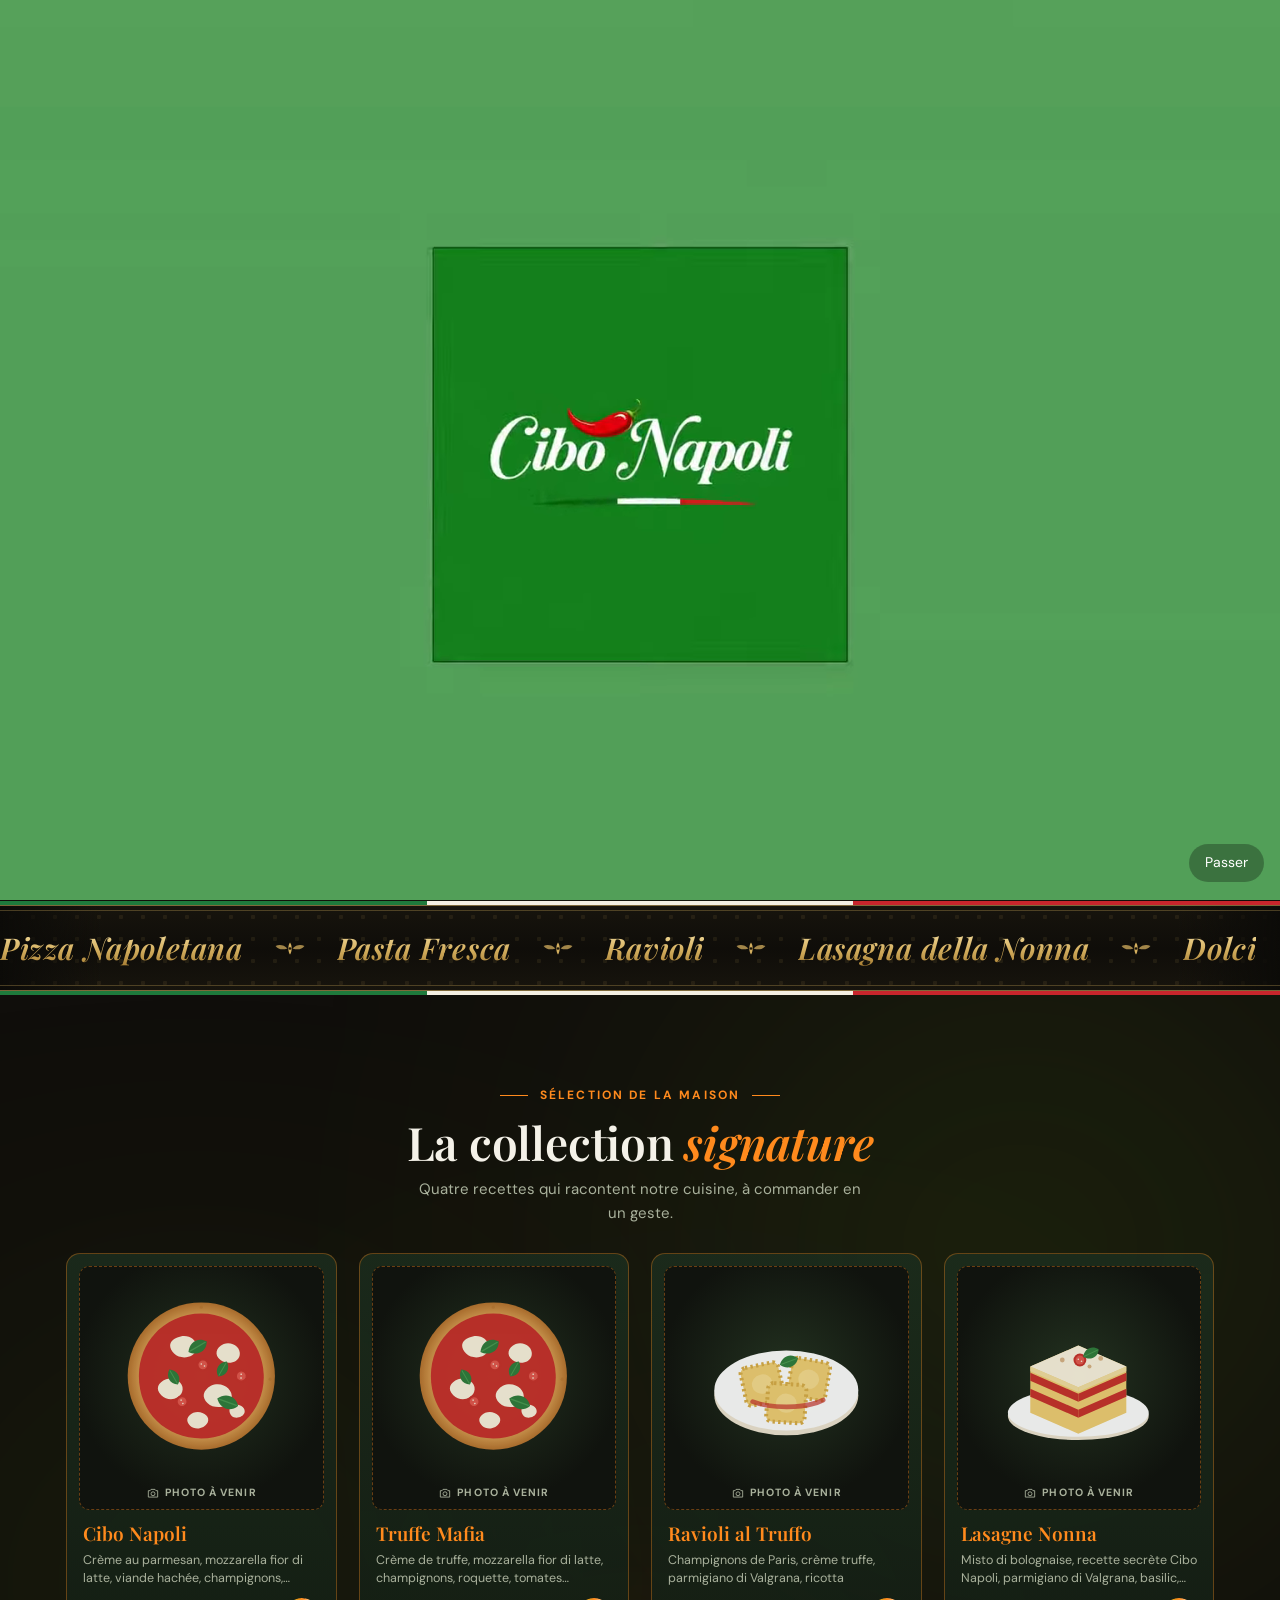
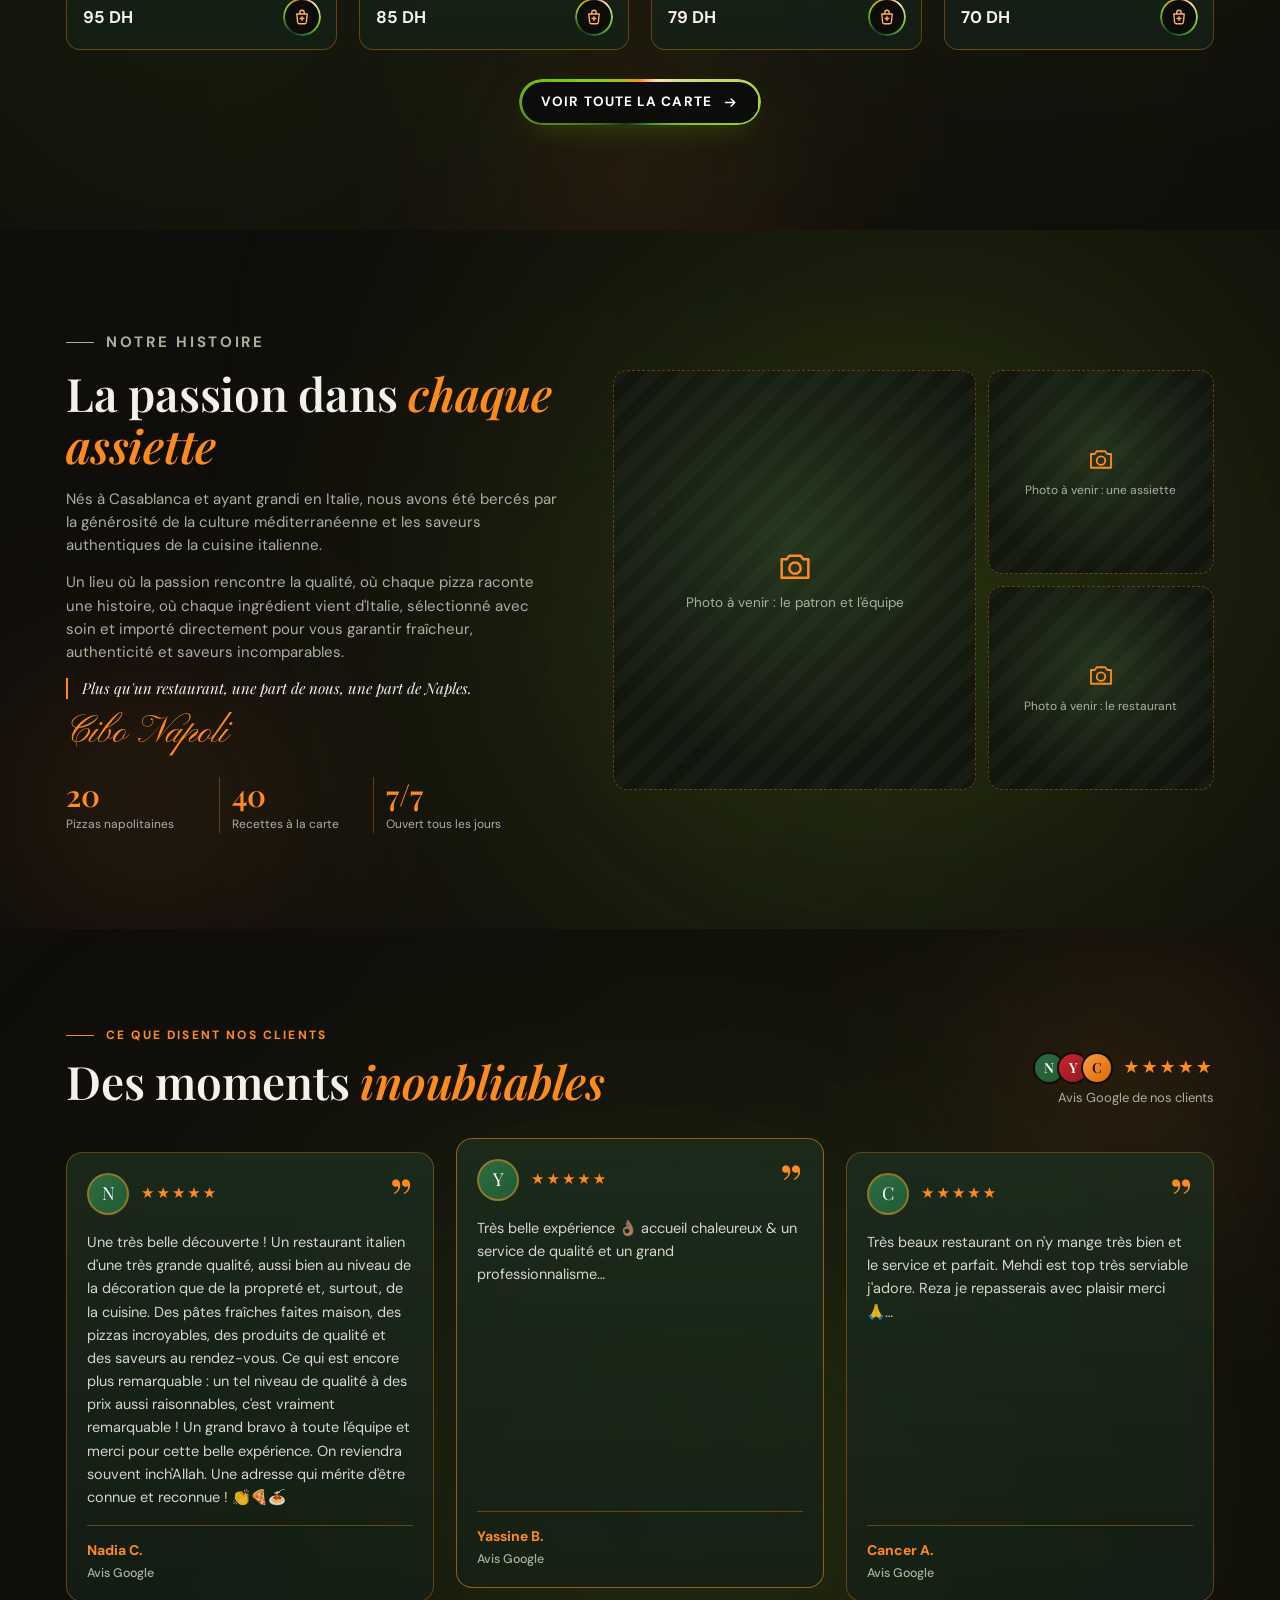
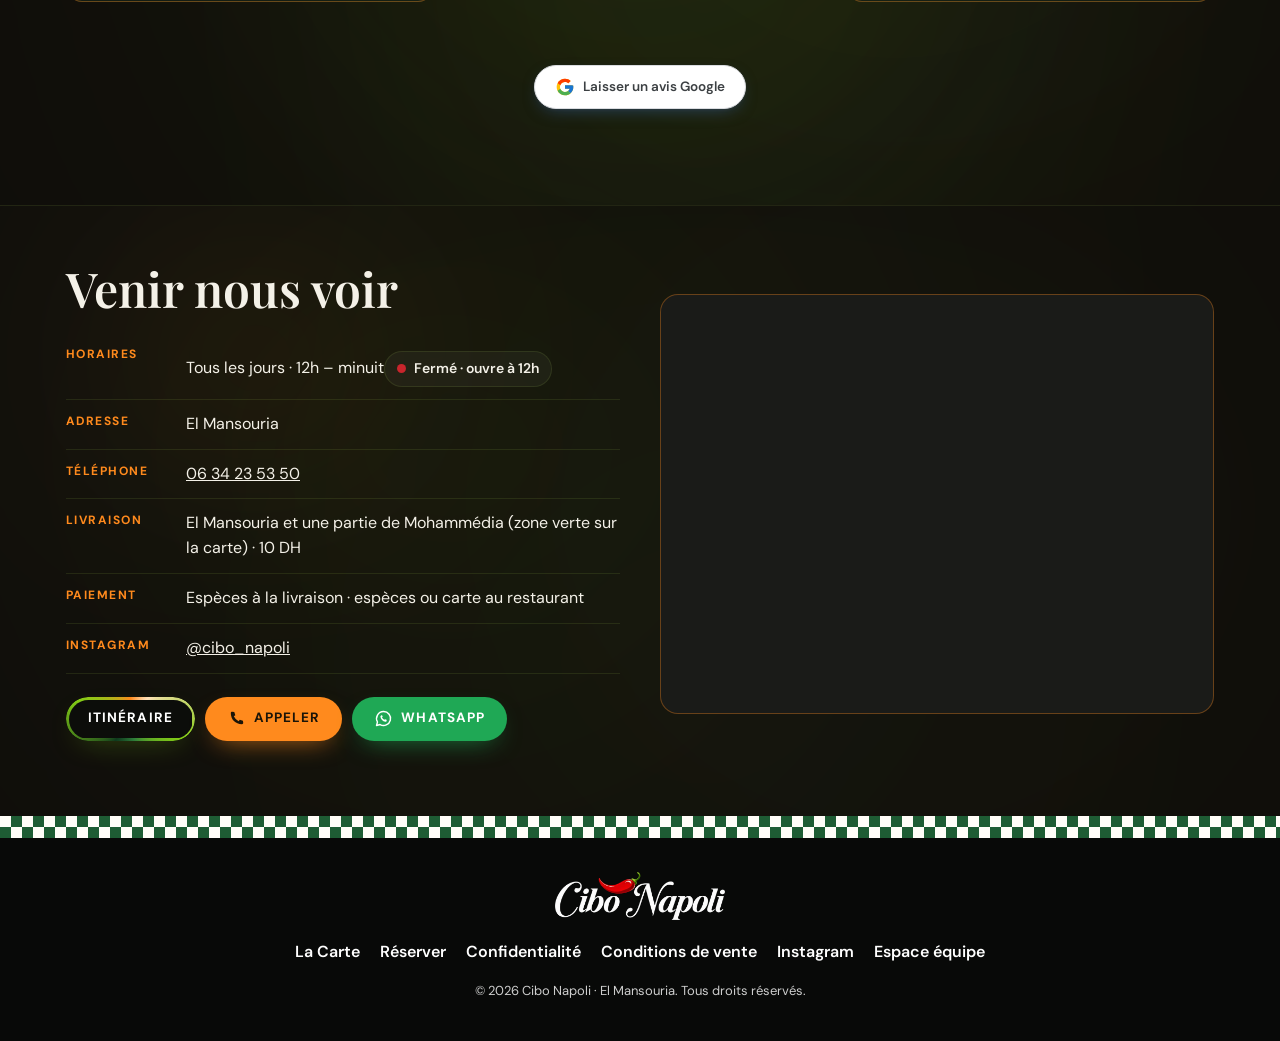
==== commit 649aa782: "Connect the site to the real database (Supabase): orders and bookings reach the staff screen from an" ====
--- a/index.html
+++ b/index.html
@@ -814,12 +814,12 @@
   <noscript><p class="noscript">Activez JavaScript pour commander, ou appelez le 06 34 23 53 50.</p></noscript>
 
   <script src="/js/intro.js?v=6"></script>
-  <script src="/js/config.js?v=4"></script>
+  <script src="/js/config.js?v=5"></script>
   <script src="/js/i18n.js?v=6"></script>
   <script src="/js/reviews.js?v=2"></script>
   <script src="/js/menu-data.js?v=2"></script>
   <script src="/js/art.js?v=2"></script>
-  <script src="/js/orders.js?v=2"></script>
+  <script src="/js/orders.js?v=3"></script>
   <script src="/js/common.js?v=6"></script>
   <script src="/js/home.js?v=5"></script>
 </body>
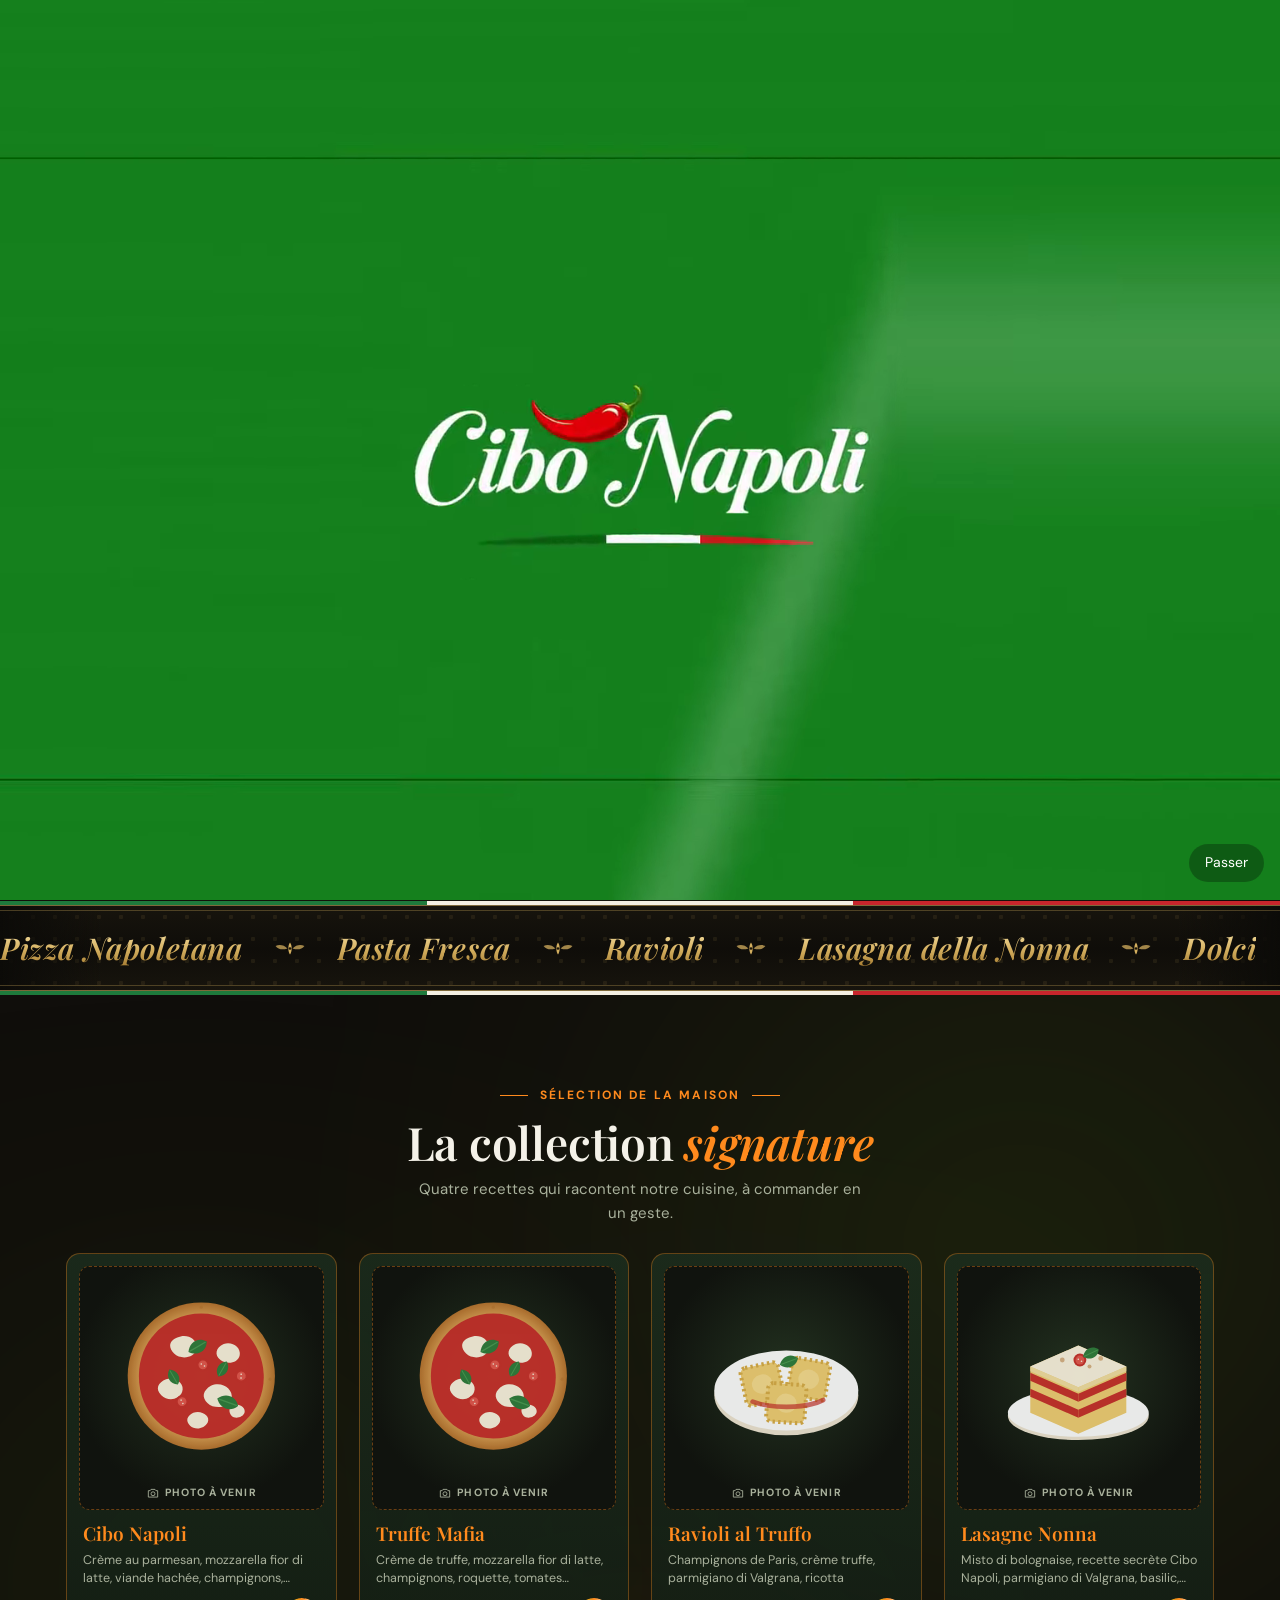
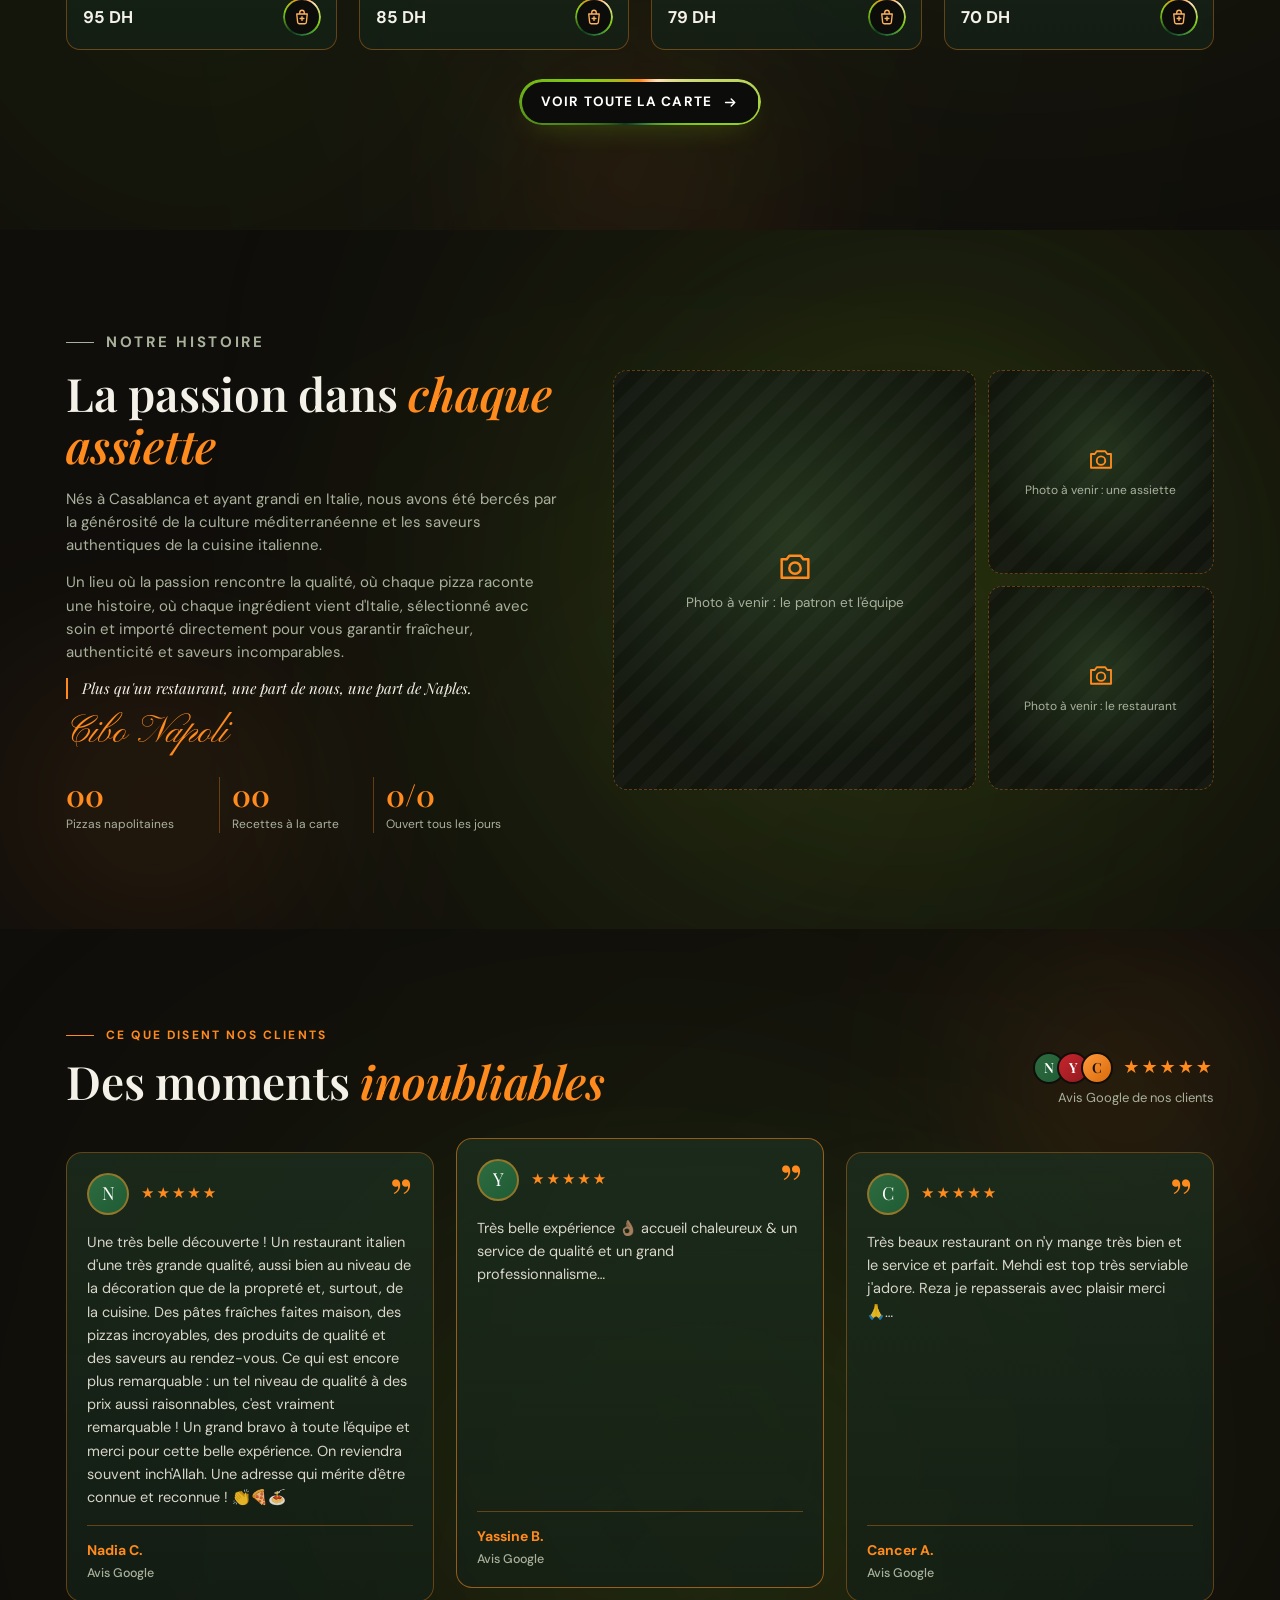
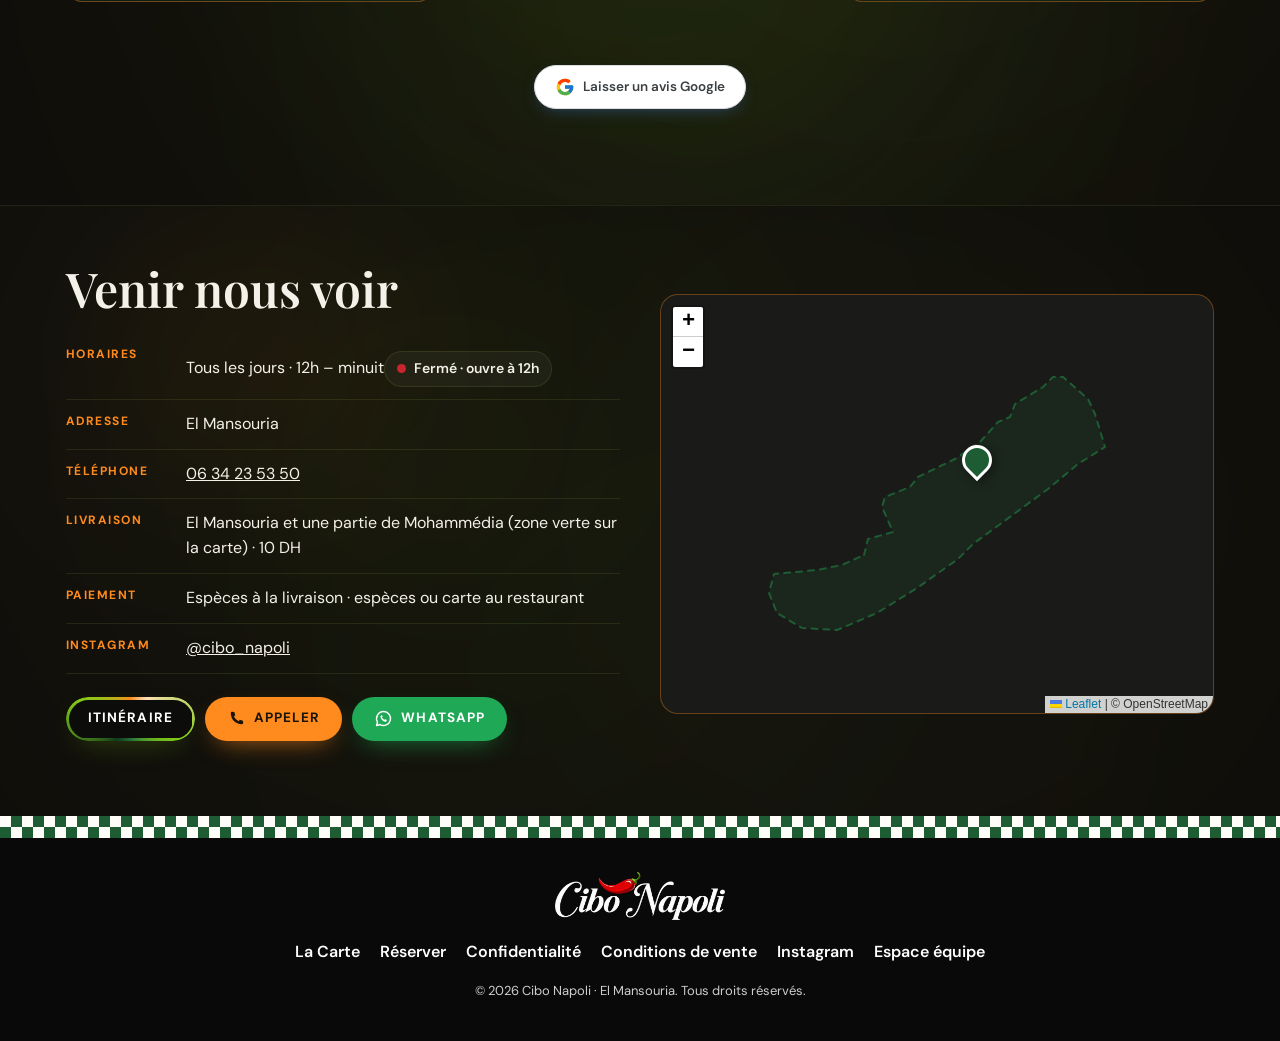
==== commit 9d562d0b: "Temporary: orders can be sent at any hour (for showing the owner) orders.alwaysOpen in js/config.js;" ====
--- a/index.html
+++ b/index.html
@@ -814,7 +814,7 @@
   <noscript><p class="noscript">Activez JavaScript pour commander, ou appelez le 06 34 23 53 50.</p></noscript>
 
   <script src="/js/intro.js?v=6"></script>
-  <script src="/js/config.js?v=5"></script>
+  <script src="/js/config.js?v=6"></script>
   <script src="/js/i18n.js?v=6"></script>
   <script src="/js/reviews.js?v=2"></script>
   <script src="/js/menu-data.js?v=2"></script>
